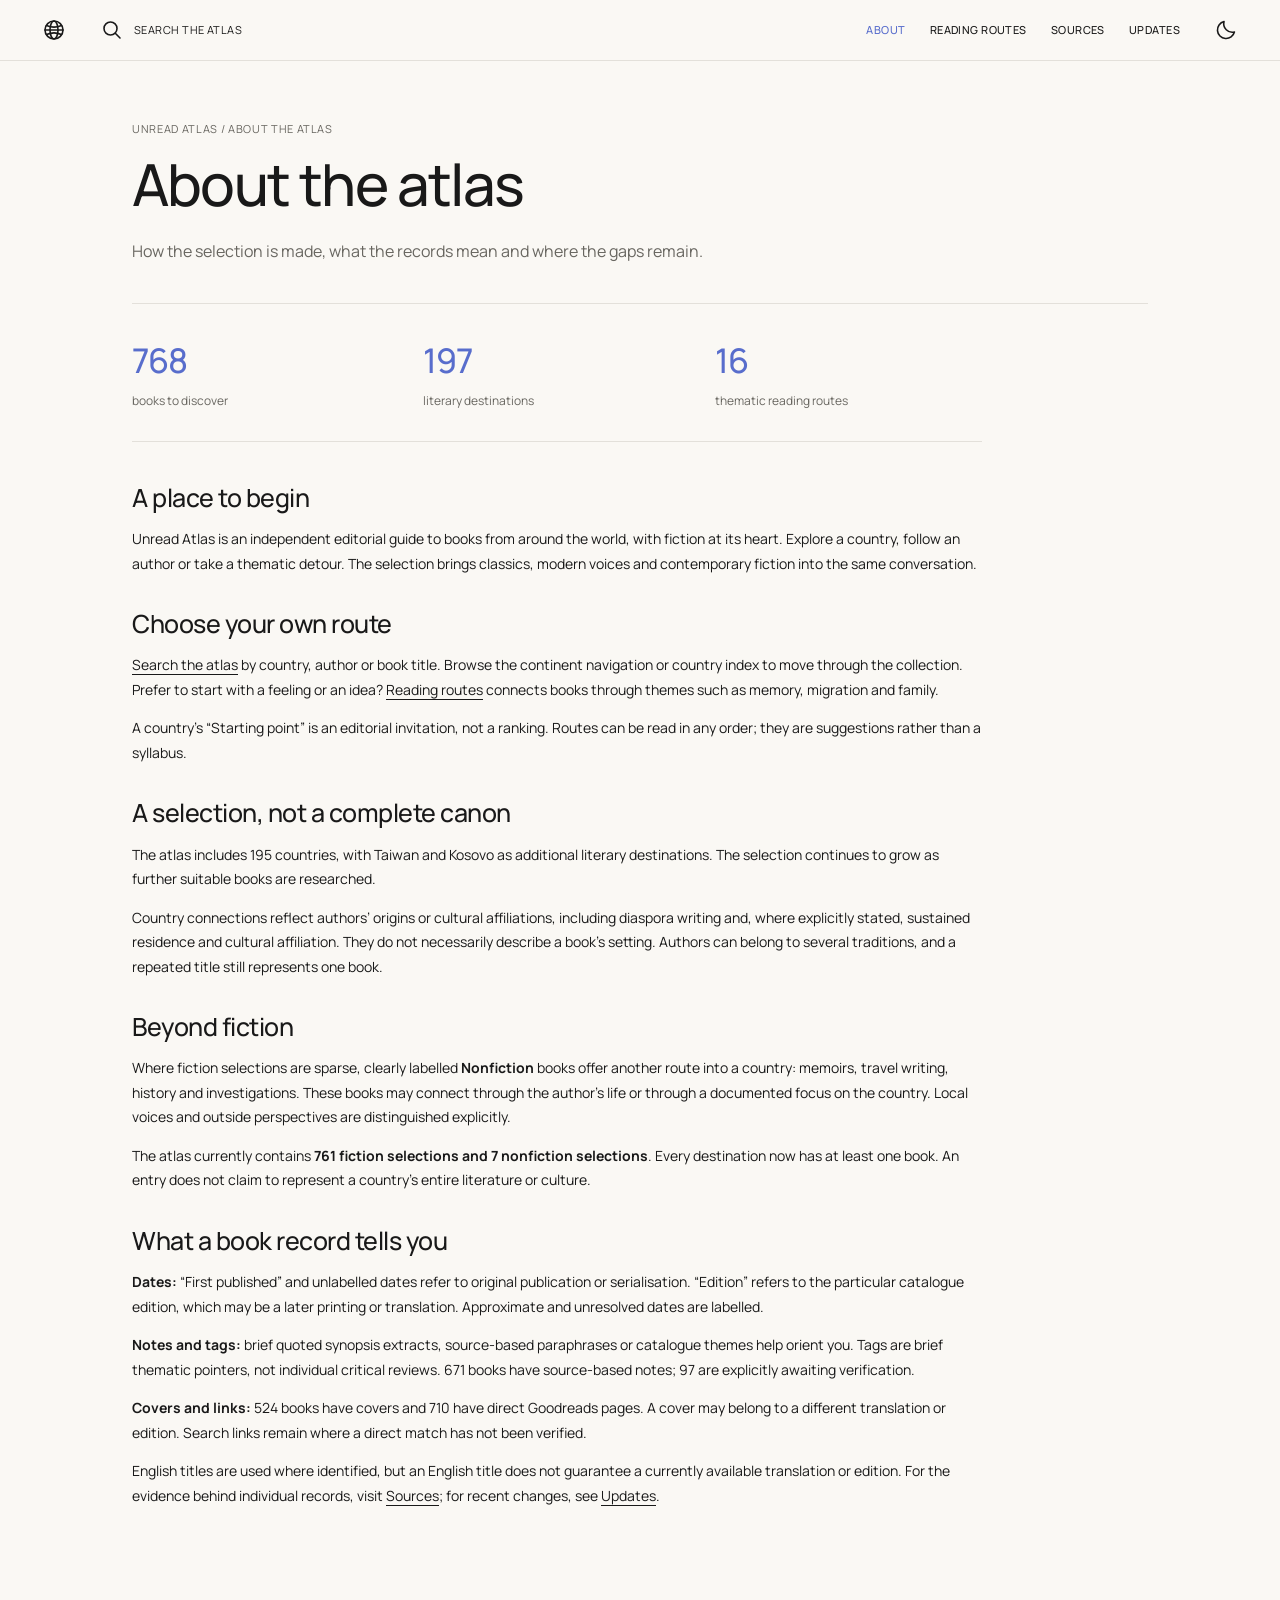
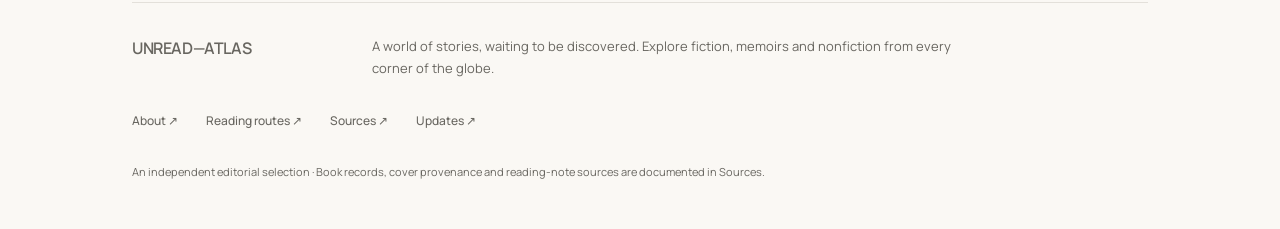
==== about.html @ c08c1e64 "Add nonfiction selections and soften atlas typography" ====
<!doctype html><html lang="en"><meta charset="utf-8"><meta name="viewport" content="width=device-width,initial-scale=1"><script>try{const t=localStorage.getItem("unread-atlas-theme");document.documentElement.dataset.theme=t==="dark"||t!=="light"&&matchMedia("(prefers-color-scheme: dark)").matches?"dark":"light"}catch{document.documentElement.dataset.theme=matchMedia("(prefers-color-scheme: dark)").matches?"dark":"light"}</script><title>About the atlas — Unread Atlas</title><link rel="stylesheet" href="assets/site.css"><header class="info-toolbar"><a class="toolbar-home" href="index.html#top" aria-label="Unread Atlas home" title="Unread Atlas home"><svg viewBox="0 0 24 24" fill="none" stroke="currentColor" stroke-width="1.6" stroke-linecap="round" stroke-linejoin="round" aria-hidden="true" focusable="false"><circle cx="12" cy="12" r="9"/><ellipse cx="12" cy="12" rx="4" ry="9"/><path d="M3 12h18M4.5 7.5c4.7 2 10.3 2 15 0M4.5 16.5c4.7-2 10.3-2 15 0"/></svg></a><a class="info-search" href="index.html#atlas-results"><svg viewBox="0 0 24 24" fill="none" stroke="currentColor" stroke-width="1.6" stroke-linecap="round" stroke-linejoin="round" aria-hidden="true" focusable="false"><circle cx="10.5" cy="10.5" r="6.5"/><path d="m15.3 15.3 4.7 4.7"/></svg><span>Search the atlas</span></a><nav class="info-nav" aria-label="About Unread Atlas"><a href="about.html" aria-current="page">About</a><a href="reading-routes.html">Reading routes</a><a href="sources.html">Sources</a><a href="updates.html">Updates</a></nav><button class="theme-toggle" type="button" aria-label="Switch to dark mode" aria-pressed="false"></button></header><main class="info-page" id="top"><div class="info-kicker">Unread Atlas / About the atlas</div><h1>About the atlas</h1><p class="info-deck">How the selection is made, what the records mean and where the gaps remain.</p><div class="info-content"><div class="editorial-content"><div class="guide-stats"><div><strong>768</strong><span>books to discover</span></div><div><strong>197</strong><span>literary destinations</span></div><div><strong>16</strong><span>thematic reading routes</span></div></div>
<h2>A place to begin</h2><p>Unread Atlas is an independent editorial guide to books from around the world, with fiction at its heart. Explore a country, follow an author or take a thematic detour. The selection brings classics, modern voices and contemporary fiction into the same conversation.</p>
<h2>Choose your own route</h2><p><a href="index.html#atlas-results">Search the atlas</a> by country, author or book title. Browse the continent navigation or country index to move through the collection. Prefer to start with a feeling or an idea? <a href="reading-routes.html">Reading routes</a> connects books through themes such as memory, migration and family.</p><p>A country’s “Starting point” is an editorial invitation, not a ranking. Routes can be read in any order; they are suggestions rather than a syllabus.</p>
<h2>A selection, not a complete canon</h2><p>The atlas includes 195 countries, with Taiwan and Kosovo as additional literary destinations. The selection continues to grow as further suitable books are researched.</p><p>Country connections reflect authors’ origins or cultural affiliations, including diaspora writing and, where explicitly stated, sustained residence and cultural affiliation. They do not necessarily describe a book’s setting. Authors can belong to several traditions, and a repeated title still represents one book.</p>
<h2 id="nonfiction-policy">Beyond fiction</h2><p>Where fiction selections are sparse, clearly labelled <strong>Nonfiction</strong> books offer another route into a country: memoirs, travel writing, history and investigations. These books may connect through the author’s life or through a documented focus on the country. Local voices and outside perspectives are distinguished explicitly.</p><p>The atlas currently contains <strong>761 fiction selections and 7 nonfiction selections</strong>. Every destination now has at least one book. An entry does not claim to represent a country’s entire literature or culture.</p><h2>What a book record tells you</h2><p><strong>Dates:</strong> “First published” and unlabelled dates refer to original publication or serialisation. “Edition” refers to the particular catalogue edition, which may be a later printing or translation. Approximate and unresolved dates are labelled.</p><p><strong>Notes and tags:</strong> brief quoted synopsis extracts, source-based paraphrases or catalogue themes help orient you. Tags are brief thematic pointers, not individual critical reviews. 671 books have source-based notes; 97 are explicitly awaiting verification.</p><p><strong>Covers and links:</strong> 524 books have covers and 710 have direct Goodreads pages. A cover may belong to a different translation or edition. Search links remain where a direct match has not been verified.</p><p>English titles are used where identified, but an English title does not guarantee a currently available translation or edition. For the evidence behind individual records, visit <a href="sources.html">Sources</a>; for recent changes, see <a href="updates.html">Updates</a>.</p></div></div><footer class="site-footer" id="site-footer"><div class="footer-intro"><a class="brand" href="index.html#top">UNREAD—ATLAS</a><p>A world of stories, waiting to be discovered. Explore fiction, memoirs and nonfiction from every corner of the globe.</p></div><nav class="footer-nav" aria-label="About Unread Atlas"><a href="about.html">About ↗</a><a href="reading-routes.html">Reading routes ↗</a><a href="sources.html">Sources ↗</a><a href="updates.html">Updates ↗</a></nav><p class="footer-credits">An independent editorial selection · Book records, cover provenance and reading-note sources are documented in Sources.</p></footer></main><script src="assets/info-pages.js"></script></html>
---- assets/site.css ----
:root{color-scheme:light;--paper:#f5f2e9;--ink:#272823;--muted:#64645b;--line:#b7b5a9;--accent:#9e432e;scroll-behavior:smooth}*{box-sizing:border-box}body{margin:0;background:var(--paper);color:var(--ink);font:16px/1.7 var(--atlas-font);-webkit-font-smoothing:antialiased}main{max-width:1320px;margin:auto;padding:0 48px 50px}a{color:inherit;text-underline-offset:4px}a:hover{color:var(--accent)}a:focus-visible,summary:focus-visible{outline:2px solid var(--accent);outline-offset:5px}.masthead{display:flex;align-items:center;justify-content:space-between;gap:20px;border-bottom:1px solid var(--ink);padding:24px 0}.brand{font-size:17px;font-weight:700;letter-spacing:-.7px;text-decoration:none}.brand span{color:var(--accent)}.masthead-links{display:flex;gap:28px;font:11px/1.4 var(--atlas-font);text-transform:uppercase}.masthead-links a{text-decoration:none}.hero{padding:52px 0 0}.eyebrow{display:flex;justify-content:space-between;gap:20px;font:10px/1.5 var(--atlas-font);text-transform:uppercase;letter-spacing:1px}.edition{color:var(--muted)}h1{font:500 clamp(70px,12vw,160px)/.88 var(--atlas-font);text-transform:uppercase;letter-spacing:-.075em;margin:45px 0 36px}h1 span{display:block;margin-left:24%;color:var(--accent)}.hero-bottom{display:grid;grid-template-columns:1fr 1fr;border-top:1px solid var(--line);border-bottom:1px solid var(--ink)}.hero .intro{max-width:480px;font-size:18px;line-height:1.6;margin:0;padding:26px 36px 28px 0}.hero-actions{display:flex;align-items:center;justify-content:flex-end;gap:12px;padding:24px 0 24px 28px;border-left:1px solid var(--line)}.hero-actions a{padding:13px 18px;border:1px solid var(--ink);text-decoration:none;font:11px/1.4 var(--atlas-font);text-transform:uppercase}.hero-actions a:first-child{background:var(--ink);color:var(--paper)}.hero-actions a:hover{background:var(--accent);border-color:var(--accent);color:var(--paper)}.stats{display:grid;grid-template-columns:repeat(3,1fr);margin:0 0 22px;border-bottom:1px solid var(--ink)}.stats>div{padding:24px 24px 24px 0;font:10px/1.5 var(--atlas-font);text-transform:uppercase;letter-spacing:.6px}.stats>div+div{border-left:1px solid var(--line);padding-left:24px}.stats strong{display:block;font:400 52px/1.1 var(--atlas-font);letter-spacing:-3px;margin-bottom:8px}.note{font:12px/1.7 var(--atlas-font);color:var(--muted);padding:0 0 24px;border-bottom:1px solid var(--line)}.editorial{margin:26px 0;border-block:1px solid var(--ink)}.editorial summary{cursor:pointer;display:flex;justify-content:space-between;gap:20px;padding:20px 0;list-style:none;font:11px/1.5 var(--atlas-font);text-transform:uppercase}.editorial summary::after{content:'+';font-size:20px;line-height:1}.editorial[open] summary::after{content:'−'}.editorial summary::-webkit-details-marker{display:none}.editorial-content{max-width:850px;padding-bottom:24px}.editorial-content h2{margin-top:25px}.editorial-content p{font-size:14px}h2{font:500 clamp(28px,4vw,48px)/1.1 var(--atlas-font);letter-spacing:-1.8px;border-top:1px solid var(--ink);padding-top:25px;margin:64px 0 20px}h2[id^=region]{text-transform:uppercase;padding:28px 0;border-bottom:1px solid var(--ink);font-size:clamp(42px,7vw,80px);letter-spacing:-3px}p{max-width:850px}.routes{display:grid;grid-template-columns:repeat(2,minmax(0,1fr));gap:0;border-top:1px solid var(--ink);border-left:1px solid var(--ink);counter-reset:routes}.route{counter-increment:routes;border-right:1px solid var(--ink);border-bottom:1px solid var(--ink);padding:28px;position:relative}.route::before{content:counter(routes,decimal-leading-zero) ' /';display:block;font:10px var(--atlas-font);color:var(--accent);margin-bottom:28px}.route strong{font:400 26px/1.2 var(--atlas-font);letter-spacing:-.5px;display:block;padding-right:12px}.route p{font-size:13px;color:var(--muted);margin:14px 0 22px}.route ul{list-style:none;padding:0;margin:0}.route li{font-size:13px;border-top:1px solid #d4d1c5;padding:8px 0;margin:0}.route-author{color:var(--muted);font-size:11px}.route a{text-decoration:none}.route a:hover{text-decoration:underline}nav{display:flex;flex-wrap:wrap;margin:52px 0 0;border-top:1px solid var(--ink);border-left:1px solid var(--ink)}nav a{flex:1 0 auto;padding:14px 18px;font:10px/1.5 var(--atlas-font);text-transform:uppercase;text-decoration:none;border-right:1px solid var(--ink);border-bottom:1px solid var(--ink)}nav a:hover{background:var(--ink);color:var(--paper)}section{scroll-margin-top:20px}h3{display:flex;justify-content:space-between;gap:12px;align-items:baseline;font:500 24px/1.3 var(--atlas-font);letter-spacing:-.5px;margin:42px 0 16px}.count{font:10px/1.5 var(--atlas-font);letter-spacing:0;text-transform:uppercase;color:var(--muted);flex-shrink:0}.pick{font:12px/1.7 var(--atlas-font);border-left:3px solid var(--accent);padding:8px 16px;margin:0 0 16px;background:#ece8dc}table{width:100%;border-collapse:collapse;font-size:15px;table-layout:fixed}th{text-align:left;font:10px/1.5 var(--atlas-font);text-transform:uppercase;letter-spacing:.4px;padding:12px;background:#e8e4d8;border-block:1px solid var(--ink)}td{padding:20px 12px;border-bottom:1px solid var(--line);vertical-align:top}td+td,th+th{border-left:1px solid #d4d1c5}td:first-child,.cover{width:90px}td:nth-child(2),th:nth-child(2){width:36%}.cover img{display:block;width:64px;max-height:104px;object-fit:contain;object-position:top left}.nocover{width:64px;min-height:92px;background:#e8e4d8;border:1px solid var(--line);display:grid;place-content:center;padding:6px;text-align:center;font:9px/1.5 var(--atlas-font);color:var(--muted)}.book strong{font:400 21px/1.3 var(--atlas-font)}.author{font:12px/1.5 var(--atlas-font);color:var(--muted);margin:7px 0}.links{font:10px/1.8 var(--atlas-font);margin-top:10px;overflow-wrap:anywhere}.badge{display:inline-block;background:#e5d8c4;color:#66452e;padding:3px 6px;font:9px/1.5 var(--atlas-font);text-transform:uppercase;margin:6px 4px 4px 0}.reason{font:13px/1.7 var(--atlas-font)}.reason p{margin:4px 0}.muted,.gap{color:var(--muted)}.gap{font:11px/1.7 var(--atlas-font)}.shortlist{border-left:2px solid var(--accent);padding-left:18px}li{margin:6px 0}footer{margin-top:64px;border-top:1px solid var(--ink);padding-top:24px;font:11px/1.7 var(--atlas-font);color:var(--muted)}
@media(min-width:1000px){.routes{grid-template-columns:repeat(3,minmax(0,1fr))}}
@media(max-width:650px){main{padding:0 18px 32px}.masthead{padding:20px 0}.masthead-links{gap:16px;font-size:9px}.brand{font-size:15px}.hero{padding-top:28px}.eyebrow{font-size:9px}.edition{max-width:95px;text-align:right}h1{font-size:clamp(64px,17vw,110px);margin:40px 0 30px;letter-spacing:-.07em}h1 span{margin-left:15%}.hero-bottom{grid-template-columns:1fr}.hero .intro{font-size:16px;padding:22px 0;max-width:100%}.hero-actions{padding:0 0 24px;border-left:0;justify-content:flex-start;flex-wrap:wrap}.hero-actions a{font-size:10px;padding:12px}.stats strong{font-size:38px;letter-spacing:-2px}.stats>div{font-size:8px;padding:20px 10px 20px 0;letter-spacing:0}.stats>div+div{padding-left:12px}.note{font-size:10px}.routes{grid-template-columns:1fr}.route{padding:23px}.route::before{margin-bottom:20px}h2{font-size:30px;letter-spacing:-1px;margin-top:44px}h3{font-size:21px}.count{font-size:9px}td:first-child,.cover{width:53px}td:nth-child(2),th:nth-child(2){width:42%}.cover img{width:37px;max-height:62px}.nocover{width:37px;min-height:55px;font-size:7px;padding:2px}td{padding:14px 7px}th{padding:10px 7px;font-size:8px}.book strong{font-size:17px}.author{font-size:11px}.reason{font-size:11px}.links{font-size:9px}.badge{font-size:8px}nav a{padding:12px;font-size:9px}}
@media(prefers-reduced-motion:reduce){:root{scroll-behavior:auto}}
@media print{body{background:white;font-size:11pt}main{max-width:none;padding:0}.masthead,.hero-actions,nav{display:none}.hero{padding:0}h1{font-size:60pt}.route,tr{break-inside:avoid}h3{break-after:avoid}.editorial{display:none}h2[id^=region]{font-size:30pt}}

/* Ink, warm white and vermilion */
:root{--paper:#faf4ed;--ink:#111111;--muted:#62605c;--line:#c7c1ba;--accent:#f33e32}
body{font-family:var(--atlas-font);background:var(--paper)}
h1{font-family:var(--atlas-font);font-weight:400;letter-spacing:-.065em}h1 span{color:var(--ink)}.brand span{color:var(--accent)}
.hero-actions a:first-child{background:var(--accent);border-color:var(--accent);color:var(--ink)}.hero-actions a:hover{background:var(--ink);color:var(--paper);border-color:var(--ink)}
.route strong{font:500 25px/1.2 var(--atlas-font);letter-spacing:-.8px}.book strong{font:500 20px/1.3 var(--atlas-font);letter-spacing:-.4px}.route::before{color:#a82e26}.pick{background:#f0e8df;border-color:var(--accent)}th,.nocover{background:#eee6dd}.badge{background:#111;color:var(--paper)}
.atlas-tools{position:sticky;top:0;z-index:20;background:var(--paper);border-block:1px solid var(--ink);margin-top:36px;box-shadow:0 5px 0 #11111108}.tool-row{display:grid;grid-template-columns:minmax(0,1fr) minmax(180px,280px);border-bottom:1px solid var(--ink)}.search-field{display:flex;align-items:center;gap:14px;padding:16px 18px}.search-icon{font:24px/1 Arial;color:var(--accent)}.sr-only{position:absolute;width:1px;height:1px;padding:0;margin:-1px;overflow:hidden;clip:rect(0,0,0,0);white-space:nowrap;border:0}input[type=search]{width:100%;min-width:0;border:0;background:transparent;color:var(--ink);font:16px/1.5 var(--atlas-font);outline-offset:4px}input::placeholder{color:var(--muted)}.country-jump{padding:0 16px;border-left:1px solid var(--ink);display:flex;align-items:center}.country-jump select{width:100%;min-width:0;padding:16px 0;border:0;background:var(--paper);color:var(--ink);font:11px/1.5 var(--atlas-font);cursor:pointer}.atlas-tools nav{margin:0;border:0;flex-wrap:nowrap;overflow-x:auto;scrollbar-width:thin}.atlas-tools nav a{flex:0 0 auto;border-bottom:0;padding:12px 15px;font-size:9px}.atlas-tools nav a:last-child{border-right:0}.search-status{font:11px/1.6 var(--atlas-font);color:var(--muted);margin:14px 0 24px}.empty-state{padding:40px 20px;border:1px solid var(--ink);text-align:center}.empty-state strong{font-size:24px;font-weight:400}.empty-state p{margin:12px auto;font-size:14px}.empty-state button{background:var(--ink);color:var(--paper);border:0;padding:12px 20px;cursor:pointer;font:11px var(--atlas-font)}section,h2[id],#atlas-tools{scroll-margin-top:145px}[hidden]{display:none!important}
@media(max-width:650px){.tool-row{grid-template-columns:minmax(0,1fr) 132px}.search-field{padding:13px 10px;gap:7px}input[type=search]{font-size:14px}.country-jump{padding:0 9px}.country-jump select{font-size:9px}.atlas-tools nav a{padding:11px;font-size:9px}.atlas-tools{margin-top:28px}section,h2[id]{scroll-margin-top:135px}.book strong{font-size:17px}.route strong{font-size:24px}}
@media print{.atlas-tools,.search-status,.empty-state{display:none}}

/* Country chapter dividers */
#atlas-results>section{margin-top:56px}
#atlas-results>section>h3{margin:0 0 24px;padding:24px 0 20px;background:transparent;color:var(--ink);border-top:1px solid var(--ink);border-bottom:1px solid var(--line);font:500 clamp(28px,3.5vw,42px)/1.15 var(--atlas-font);letter-spacing:-1.2px;align-items:center;flex-wrap:wrap;gap:14px 24px}
#atlas-results>section>h3 .count{color:var(--muted);font:10px/1.5 var(--atlas-font);letter-spacing:.4px;padding:0}
#atlas-results>section>h3:focus-visible{outline:2px solid var(--accent);outline-offset:4px}
@media(max-width:650px){#atlas-results>section{margin-top:40px}#atlas-results>section>h3{padding:20px 0 16px;font-size:29px;letter-spacing:-.8px;gap:12px}#atlas-results>section>h3 .count{font-size:9px;padding:0}}
@media print{#atlas-results>section>h3{background:transparent;color:black;border-block:2px solid black;padding:12px 0;border-left:0}#atlas-results>section>h3 .count{color:black}}

/* Minimal editorial layout */
:root{--paper:#faf8f4;--ink:#191919;--muted:#686660;--line:#e3e0da;--accent:#191919}
.masthead{border:0}.brand span{color:inherit}.hero{padding-top:62px}.hero-bottom{border:0}.hero-actions{border:0}.hero-actions a{border:0;padding:12px 0;margin-left:20px;text-transform:none;font:13px var(--atlas-font)}.hero-actions a:first-child{background:transparent;color:var(--ink);border-bottom:1px solid var(--ink)}.hero-actions a:hover{background:transparent;color:var(--muted)}
.stats{border:0;margin:12px 0 20px}.stats>div+div{border:0}.note{border:0;font:12px/1.7 var(--atlas-font);max-width:760px;color:var(--muted)}.editorial{border:0;margin:10px 0 48px}.editorial summary{justify-content:flex-start;gap:16px;padding:12px 0;color:var(--muted)}.editorial summary::after{font-size:16px}.editorial-content h2{border:0}
h2{border:0;padding-top:0;margin-top:72px;font-weight:400}.routes{border:0;gap:42px 36px}.route{border:0;padding:0}.route::before{color:var(--muted);margin-bottom:14px}.route li{border:0;padding:5px 0}.route strong{font-size:23px}.route p{margin-bottom:16px}
.atlas-tools{border:0;border-bottom:1px solid var(--line);box-shadow:none;margin-top:60px}.tool-row{border:0;gap:24px}.search-field{padding:16px 0}.search-icon{color:var(--muted);font-size:21px}.country-jump{border:0;padding-right:0}.atlas-tools nav{border:0;padding-bottom:6px;gap:22px}.atlas-tools nav a{border:0;padding:7px 0;color:var(--muted);text-transform:none;font:12px/1.5 var(--atlas-font)}.atlas-tools nav a:hover{background:transparent;color:var(--ink)}.search-status{font:11px/1.6 var(--atlas-font)}
h2[id^=region]{border:0;font:400 clamp(34px,5vw,58px)/1.1 var(--atlas-font);letter-spacing:-2px;text-transform:none;padding:0;margin:80px 0 40px;color:var(--muted)}
#atlas-results>section{margin-top:64px}#atlas-results>section>h3{border:0;background:transparent;color:var(--ink);padding:0;margin:0 0 24px;font:500 clamp(28px,3vw,38px)/1.2 var(--atlas-font);letter-spacing:-1px;justify-content:flex-start;gap:20px}#atlas-results>section>h3 .count{border:0;padding:0;font:11px var(--atlas-font);color:var(--muted);text-transform:none;letter-spacing:0}
.pick{background:transparent;border:0;padding:0;margin:0 0 24px;font:12px/1.6 var(--atlas-font);color:var(--muted)}table{border:0}th{border:0;background:transparent;color:var(--muted);font:10px/1.5 var(--atlas-font);text-transform:none;letter-spacing:0;padding:0 12px 14px}td{border-bottom:1px solid var(--line);padding:22px 12px}td+td,th+th{border-left:0}tbody tr:last-child td{border-bottom:0}.book strong{font-weight:400}.badge{background:transparent;color:var(--muted);border:0;padding:0;margin:6px 8px 4px 0;font:10px var(--atlas-font);text-transform:none}.links{font:10px/1.8 var(--atlas-font)}.links a{color:var(--muted);text-decoration:none}.links a:hover{text-decoration:underline}.nocover{background:#efede8;border:0;color:var(--muted)}footer{border:0;color:var(--muted)}.shortlist{border:0;padding:0}.empty-state{border:0}
@media(max-width:650px){.hero{padding-top:36px}.hero-actions{padding-left:0;gap:22px}.hero-actions a{margin:0}.stats>div+div{padding-left:12px}.routes{gap:36px}.route{padding:0}.route::before{margin-bottom:12px}.atlas-tools{margin-top:44px}.tool-row{gap:12px;grid-template-columns:minmax(0,1fr) 125px}.country-jump{padding:0}.atlas-tools nav{gap:20px}.atlas-tools nav a{padding:8px 0;font-size:11px}#atlas-results>section{margin-top:48px}#atlas-results>section>h3{padding:0;font-size:29px;gap:12px}#atlas-results>section>h3 .count{font-size:10px;padding:0}td{padding:18px 7px}th{padding:0 7px 10px}.route strong{font-size:23px}}

/* A little structure, without the heavy grid */
#atlas-results>section{margin-top:52px}
#atlas-results>section>h3{background:#eeece6;padding:20px 22px;margin-bottom:22px;justify-content:space-between;font-weight:500;font-size:clamp(27px,3vw,36px)}
#atlas-results>section>h3 .count{color:#62605b}
.pick{padding:0 4px;margin-bottom:24px}
th{padding:0 12px 12px;border-bottom:1px solid #d7d3cb}
.route{border:1px solid var(--line);padding:24px}.routes{gap:20px}.route::before{margin-bottom:20px}
.atlas-tools{border-top:1px solid var(--line);border-bottom:1px solid #d2cec6}
.hero-bottom{border-top:1px solid var(--line)}
.stats{border-bottom:1px solid var(--line);padding-bottom:12px}
.editorial{border-bottom:1px solid var(--line);margin-bottom:48px}
@media(max-width:650px){#atlas-results>section{margin-top:44px}#atlas-results>section>h3{padding:18px 16px;font-size:28px;gap:14px}.route{padding:22px}.routes{gap:16px}th{padding:0 7px 12px}}
@media print{#atlas-results>section>h3{background:#eee}}

/* Restrained brutalist accents */
#atlas-results>section>h3{font-size:clamp(34px,4vw,50px);font-weight:500;letter-spacing:-1.8px;padding:23px 24px;text-transform:uppercase}
#atlas-results>section>h3 .count{font:10px/1.5 var(--atlas-font);letter-spacing:.2px;text-transform:uppercase}
.masthead{border-bottom:1px solid var(--ink)}
.hero-actions a:first-child{background:var(--ink);color:var(--paper);padding:13px 18px;border:1px solid var(--ink);font:11px/1.5 var(--atlas-font);text-transform:uppercase}
.hero-actions a:first-child:hover{background:var(--paper);color:var(--ink)}
.route{border-color:#bdb9b1}.route::before{font-weight:600;color:var(--ink)}
h2[id^=region]{font-size:clamp(38px,5vw,64px);text-transform:uppercase;letter-spacing:-2px;color:var(--ink)}
.atlas-tools{border-color:var(--ink)}
@media(max-width:650px){#atlas-results>section>h3{font-size:34px;letter-spacing:-1.2px;padding:21px 17px}#atlas-results>section>h3 .count{font-size:9px}.hero-actions a:first-child{padding:12px 15px}}

.reading-routes-content{padding:12px 0 30px}.reading-routes-content>p{margin-top:0;font-size:14px;color:var(--muted)}.reading-routes-content .routes{margin-top:24px}

/* Sharper editorial structure */
h1{font-weight:500;letter-spacing:-.075em}h1 span{margin-left:20%}.brand{font-weight:800;letter-spacing:-.8px}.masthead{border-bottom:2px solid var(--ink)}
.hero-actions a{font:11px/1.5 var(--atlas-font);text-transform:uppercase}.hero-actions a:last-child{padding:13px 18px;border:1px solid var(--ink)}.hero-actions a:last-child:hover{background:var(--ink);color:var(--paper)}
.editorial summary{font-weight:600;color:var(--ink);padding:20px 0}.editorial summary::after{font-weight:400}.editorial{margin-bottom:28px}
.atlas-tools{border-block:2px solid var(--ink)}.country-jump{border-left:1px solid var(--line);padding-left:18px}.atlas-tools nav a{font:10px/1.5 var(--atlas-font);text-transform:uppercase;letter-spacing:.2px}
#atlas-results>section>h3{font-weight:600;letter-spacing:-1.9px}.route{border-color:var(--ink)}.route strong{font-weight:600;letter-spacing:-.8px}.route::before{letter-spacing:1px}.stats strong{font-weight:500}
@media(max-width:650px){h1 span{margin-left:12%}.hero-actions a:last-child{padding:12px 15px}.country-jump{padding-left:10px}.atlas-tools nav a{font-size:9px}#atlas-results>section>h3{letter-spacing:-1.3px}}

.theme-toggle{appearance:none;background:transparent;color:var(--ink);border:1px solid var(--ink);padding:7px 10px;font:10px/1.4 var(--atlas-font);text-transform:uppercase;cursor:pointer}.theme-toggle:hover{background:var(--ink);color:var(--paper)}.theme-toggle:focus-visible{outline:2px solid var(--ink);outline-offset:4px}.masthead-links{align-items:center}
html[data-theme=dark]{color-scheme:dark;--paper:#191919;--ink:#f3efe8;--muted:#b4b0a9;--line:#3b3a37;--accent:#f3efe8}
html[data-theme=dark] #atlas-results>section>h3{background:#292927;color:var(--ink)}html[data-theme=dark] #atlas-results>section>h3 .count{color:var(--muted)}html[data-theme=dark] .nocover{background:#2c2c29;color:var(--muted)}html[data-theme=dark] th{border-color:var(--line)}html[data-theme=dark] .route{border-color:#73716b}html[data-theme=dark] .cover img{opacity:.9}html[data-theme=dark] .badge,html[data-theme=dark] .pick{color:var(--muted)}
@media(max-width:650px){.masthead-links{gap:12px;flex-wrap:wrap;justify-content:flex-end}.masthead-links>a:first-of-type{display:none}.theme-toggle{font-size:9px;padding:6px 8px}.masthead{gap:12px}}
@media print{.theme-toggle{display:none}html[data-theme=dark]{--paper:white;--ink:black;--muted:#555;--line:#ddd}}

/* Quiet country headings in both themes */
#atlas-results>section>h3{background:transparent;color:var(--ink);font-size:clamp(26px,2.5vw,32px);font-weight:400;letter-spacing:-.6px;text-transform:none;padding:0;margin-bottom:22px;justify-content:flex-start;gap:18px}
#atlas-results>section>h3 .count{font:10px/1.5 var(--atlas-font);text-transform:none;letter-spacing:0;color:var(--muted)}
html[data-theme=dark] #atlas-results>section>h3{background:transparent}
@media(max-width:650px){#atlas-results>section>h3{font-size:27px;font-weight:400;letter-spacing:-.5px;padding:0;gap:12px}#atlas-results>section>h3 .count{font-size:10px}}

.sticky-nav-row{display:flex;align-items:center;gap:16px}.sticky-nav-row nav{flex:1;min-width:0}.sticky-nav-row>.theme-toggle{flex-shrink:0;margin:6px 0;white-space:nowrap}
@media(max-width:650px){.sticky-nav-row{gap:12px}.sticky-nav-row>.theme-toggle{font-size:9px;padding:6px 8px}}

@media(max-width:650px){.theme-toggle,.sticky-nav-row>.theme-toggle{min-height:44px;min-width:88px;font-size:10px;padding:10px}.sticky-nav-row{gap:12px}.sticky-nav-row>.theme-toggle{margin:4px 0}.atlas-tools nav a{display:flex;align-items:center;min-height:44px}.search-field input[type=search]{font-size:16px}.country-jump select{font-size:16px;min-height:48px;padding:10px 0}.tool-row{grid-template-columns:minmax(0,1fr) 130px;gap:10px}.country-jump{padding-left:10px}section,h2[id]{scroll-margin-top:150px}}

.sticky-nav-row>.theme-toggle{width:44px;height:44px;min-width:44px;min-height:44px;padding:0;font:22px/1 var(--atlas-font);border:0;display:grid;place-items:center}.sticky-nav-row>.theme-toggle:hover{background:var(--ink);color:var(--paper)}

.author{font-size:15px;line-height:1.5;margin:9px 0 0;color:var(--ink)}.links{margin-top:18px;line-height:1.9}
@media(max-width:650px){.author{font-size:14px;line-height:1.5;margin-top:8px}.links{margin-top:16px}}

@media(max-width:650px){td:first-child,.cover{width:72px}.cover img{width:52px;max-height:84px}.nocover{width:52px;min-height:76px;font-size:8px;padding:4px}td{padding-top:22px;padding-bottom:22px}td:nth-child(2),th:nth-child(2){width:43%}}
@media(max-width:350px){td:first-child,.cover{width:65px}.cover img{width:48px;max-height:78px}.nocover{width:48px;min-height:70px}td:nth-child(2),th:nth-child(2){width:44%}}

:root{--atlasbar-height:112px}
#atlas-results>section>h3,html[data-theme=dark] #atlas-results>section>h3{position:sticky;top:calc(var(--atlasbar-height) - 1px);z-index:10;background:var(--paper);padding:16px 0;margin-bottom:18px}
#atlas-results>section,h2[id]{scroll-margin-top:calc(var(--atlasbar-height) + 24px)}
@media(min-width:651px){td:first-child,.cover{width:118px}.cover img{width:88px;max-height:142px}.nocover{width:88px;min-height:126px;font-size:10px;padding:8px}td{padding-top:26px;padding-bottom:26px}}
@media print{#atlas-results>section>h3{position:static}}

.back-to-top{position:fixed;right:24px;bottom:calc(24px + env(safe-area-inset-bottom,0px));z-index:30;display:grid;place-items:center;width:46px;height:46px;border:1px solid var(--ink);background:var(--paper);color:var(--ink);text-decoration:none;font:24px/1 var(--atlas-font);box-shadow:0 2px 8px #00000012}.back-to-top:hover{background:var(--ink);color:var(--paper)}
@media(max-width:650px){.back-to-top{right:16px;bottom:calc(16px + env(safe-area-inset-bottom,0px))}}
@media print{.back-to-top{display:none}}

.atlas-tools{border-top:0;border-bottom:1px solid var(--line)}

.publication{font:11px/1.6 var(--atlas-font);color:var(--muted);margin-top:8px}.publication a{color:inherit;text-decoration:none}.publication a:hover{text-decoration:underline}

.publication{font:11px/1.6 var(--atlas-font);color:var(--muted);margin-top:8px}.publication a{color:inherit;text-decoration:none}.publication a:hover{text-decoration:underline}

.editorial[open]>summary{position:sticky;top:0;z-index:25;background:var(--paper);border-bottom:1px solid var(--line);justify-content:space-between;min-height:56px}.editorial[open]>summary::after{flex-shrink:0;font-size:22px;padding:0 8px}
@media print{.editorial[open]>summary{position:static}}
/* Separate book panels: the existing rows remain the search and data source. */
:root{--book-surface:#fffefa;--book-outline:#d3cec5}
html[data-theme=dark]{--book-surface:#222221;--book-outline:#484641}
#atlas-results table{display:block;width:100%;border:0}
#atlas-results thead{position:absolute;width:1px;height:1px;overflow:hidden;clip-path:inset(50%);white-space:nowrap}
#atlas-results tbody{display:grid;gap:22px}
#atlas-results tbody tr{display:grid;grid-template-columns:110px minmax(0,1fr) minmax(0,1.1fr);gap:28px;align-items:start;padding:26px;border:1px solid var(--book-outline);border-radius:14px;background:var(--book-surface)}
#atlas-results td,#atlas-results tbody tr:last-child td{display:block;width:auto;min-width:0;padding:0;border:0;overflow-wrap:anywhere}
#atlas-results .cover img{width:110px;height:auto;max-height:174px;border-radius:3px;object-fit:contain;object-position:top left}
#atlas-results .nocover{width:110px;min-height:158px;border:1px solid var(--line);border-radius:3px;background:var(--paper);font-size:10px}
#atlas-results .book>strong{display:block;font:500 clamp(23px,2.2vw,29px)/1.18 var(--atlas-font);letter-spacing:-.7px;text-wrap:pretty}
#atlas-results .author{font-size:16px;line-height:1.45;margin-top:10px}
#atlas-results .publication{margin-top:14px;font-size:11px}
#atlas-results .links{display:flex;flex-wrap:wrap;gap:5px 16px;margin-top:12px;font-size:11px;line-height:1.6}
#atlas-results .links+.links{margin-top:6px}
#atlas-results .links br{display:none}
#atlas-results .links a{text-decoration:underline;text-decoration-color:var(--line);text-underline-offset:3px}
#atlas-results .links a:hover{color:var(--ink);text-decoration-color:currentColor}
#atlas-results .badge{display:inline-block;margin:12px 0 0;padding:3px 7px;border:1px solid var(--line);border-radius:3px;font:9px/1.5 var(--atlas-font);text-transform:uppercase;letter-spacing:.3px}
#atlas-results td.reason{align-self:stretch;border-left:1px solid var(--line);padding:2px 0 2px 26px;font-size:14px;line-height:1.7}
#atlas-results .reason p{margin:0 0 10px}
#atlas-results .reason p:last-child{margin-bottom:0}
@media(max-width:900px){#atlas-results tbody tr{grid-template-columns:90px minmax(0,1fr) minmax(0,1fr);gap:20px;padding:22px}#atlas-results .cover img{width:90px;max-height:144px}#atlas-results .nocover{width:90px;min-height:132px}#atlas-results td.reason{padding-left:20px;font-size:13px}}
@media(max-width:650px){
 #atlas-results tbody{gap:18px}
 #atlas-results tbody tr{grid-template-columns:78px minmax(0,1fr);gap:20px 18px;padding:20px;border-radius:12px}
 #atlas-results .cover img{width:78px;max-height:124px}
 #atlas-results .nocover{width:78px;min-height:114px;font-size:9px}
 #atlas-results .book>strong{font-size:23px;letter-spacing:-.5px}
 #atlas-results .author{font-size:15px;margin-top:8px}
 #atlas-results .publication{margin-top:12px;font-size:10px}
 #atlas-results .links{font-size:10px;gap:5px 12px}
 #atlas-results td.reason{grid-column:1/-1;border-left:0;border-top:1px solid var(--line);padding:16px 0 0;font-size:13px;line-height:1.65}
}
@media(max-width:350px){#atlas-results tbody tr{grid-template-columns:66px minmax(0,1fr);padding:16px;column-gap:14px}#atlas-results .cover img{width:66px;max-height:106px}#atlas-results .nocover{width:66px;min-height:98px}#atlas-results .book>strong{font-size:21px}}
@media print{#atlas-results tbody tr{break-inside:avoid;background:white;grid-template-columns:70px 1fr 1fr;gap:18px;padding:16px;border-radius:0}#atlas-results .cover img{width:70px;max-height:110px}}
/* A softer, consistent sans-serif voice across the atlas. */
@font-face{font-family:Manrope;src:url("fonts/manrope-variable.ttf") format("truetype");font-style:normal;font-weight:200 800;font-display:swap}
:root{--atlas-font:Manrope,"Avenir Next",Arial,sans-serif}
body,h1,h2,h3,.brand,.eyebrow,.edition,.masthead-links,.hero-actions a,.stats>div,.stats strong,.note,.editorial summary,.route::before,.route strong,.route-author,.route li,.route p,.atlas-tools nav a,.country-jump select,.search-field input[type=search],.theme-toggle,.search-status,.empty-state button,.pick,.gap,.shortlist,.count,.nocover,.badge,.publication,.author,.links,.reason,footer{font-family:var(--atlas-font)}
h1{font-weight:450;letter-spacing:-.065em;line-height:.94}
.brand{font-weight:650;letter-spacing:-.5px}
.eyebrow,.edition,.editorial summary,.hero-actions a,.stats>div{letter-spacing:.06em;font-weight:500}
.stats strong{font-weight:400;letter-spacing:-2px}
h2[id^=region]{font-family:var(--atlas-font);font-weight:450;letter-spacing:-1.6px}
#atlas-results>section>h3{font-family:var(--atlas-font);font-weight:450;letter-spacing:-.65px}
#atlas-results>section>h3 .count{font-family:var(--atlas-font);font-weight:400}
.route strong{font-family:var(--atlas-font);font-weight:500;letter-spacing:-.5px}
#atlas-results .book>strong{font-family:var(--atlas-font);font-weight:550;letter-spacing:-.6px;line-height:1.28}
#atlas-results .author{font-weight:450;letter-spacing:-.15px}
#atlas-results td.reason{font-family:var(--atlas-font);font-weight:400;line-height:1.75}
#atlas-results .publication,#atlas-results .links{font-family:var(--atlas-font);font-weight:400;line-height:1.75}
#atlas-results .badge{font-family:var(--atlas-font);font-weight:550;letter-spacing:.04em}
.atlas-tools nav a{font-weight:500;letter-spacing:.015em}
.sticky-nav-row>.theme-toggle,.back-to-top{font-family:var(--atlas-font)}
@media(max-width:650px){h1{letter-spacing:-.06em}#atlas-results .book>strong{font-size:22px;letter-spacing:-.4px}#atlas-results .author{font-size:15px}.country-jump select{font-size:13px}.eyebrow{letter-spacing:.035em}}
@media(max-width:350px){#atlas-results .book>strong{font-size:20px}}
/* A persistent country index alongside the reading list on wider screens. */
.country-sidebar{display:none}.atlas-content{min-width:0}
@media(min-width:1100px){
 main{max-width:1580px}
 .atlas-layout{display:grid;grid-template-columns:200px minmax(0,1fr);gap:40px;align-items:start;margin-top:60px}
 .atlas-content .atlas-tools{margin-top:0}
 .country-sidebar{display:flex;flex-direction:column;position:sticky;top:24px;max-height:calc(100dvh - 48px);min-height:0;padding-right:20px;border-right:1px solid var(--line)}
 .sidebar-heading{font-size:14px;font-weight:600;letter-spacing:-.2px;padding-bottom:18px}
 .sidebar-heading span{display:block;margin-top:4px;font-size:10px;font-weight:400;letter-spacing:0;color:var(--muted)}
 .country-index{display:flex;flex-direction:column;flex-wrap:nowrap;gap:3px;min-height:0;overflow-y:auto;overscroll-behavior:contain;scrollbar-width:thin;margin:0;padding:2px 6px 2px 0;border:0}
 .country-index a{flex:none;display:block;padding:8px 10px;border:0;border-radius:6px;font:400 12px/1.5 var(--atlas-font);text-transform:none;text-decoration:none;color:var(--muted);overflow-wrap:anywhere}
 .country-index a:hover{background:var(--book-surface);color:var(--ink)}
 .country-index a[aria-current=location]{background:var(--ink);color:var(--paper);font-weight:550}
 .country-index a:focus-visible{outline-offset:-2px}
 #atlas-results tbody tr{grid-template-columns:100px minmax(0,1fr) minmax(0,1fr);gap:24px;padding:24px}
 #atlas-results .cover img{width:100px;max-height:160px}#atlas-results .nocover{width:100px;min-height:146px}
 .tool-row{grid-template-columns:minmax(0,1fr) 180px}
}
@media print{.country-sidebar{display:none}.atlas-layout{display:block}}
/* One labelled guide menu, with one clearly identified panel at a time. */
.guide{margin-top:32px;scroll-margin-top:24px}
.guide-nav{display:flex;align-items:center;gap:24px;padding:18px 0;border-block:1px solid var(--line)}
.guide-label{font-size:11px;color:var(--muted);text-transform:uppercase;letter-spacing:.08em;flex-shrink:0}
.guide-options{display:flex;gap:8px;flex-wrap:wrap}
.guide-options button,.guide-close{font:500 12px/1.5 var(--atlas-font);appearance:none;background:transparent;color:var(--ink);border:1px solid transparent;border-radius:7px;padding:10px 14px;cursor:pointer}
.guide-options button:hover{background:var(--book-surface);border-color:var(--line)}
.guide-options button[aria-expanded=true]{background:var(--ink);color:var(--paper)}
.guide-options button:focus-visible,.guide-close:focus-visible{outline:2px solid var(--ink);outline-offset:3px}
.guide-panel.editorial{margin:0;padding:0 24px 8px;border:1px solid var(--line);border-top:0;border-radius:0 0 12px 12px;background:var(--book-surface)}
.guide-panel-heading{position:sticky;top:0;z-index:25;display:flex;justify-content:space-between;align-items:center;gap:16px;min-height:66px;background:var(--book-surface);border-bottom:1px solid var(--line);font-size:14px;font-weight:550}
.guide-close{flex-shrink:0;border-color:var(--line);font-size:11px;padding:8px 12px}
.guide-close:hover{background:var(--ink);color:var(--paper)}
.guide-panel .editorial-content{max-width:900px;padding-top:14px}
.guide-panel .editorial-content h2:first-child{margin-top:16px}
.guide-panel .reading-routes-content{padding-top:24px}
.guide-panel .route{background:var(--paper);border-color:var(--line);border-radius:8px}
@media(max-width:650px){.guide-nav{align-items:flex-start;flex-direction:column;gap:10px;padding:16px 0}.guide-options{gap:5px}.guide-options button{font-size:11px;padding:10px;min-height:44px}.guide-panel.editorial{padding:0 16px 8px}.guide-panel-heading{font-size:12px;gap:10px}.guide-close{min-height:44px}.guide-panel .route{padding:18px}}
@media print{.guide{display:none}}
.hero-actions a:first-child,.hero-actions a:last-child{font-family:var(--atlas-font)}
/* Reserve cover geometry before lazy images arrive; keep index selection stable. */
#atlas-results td.cover{min-height:174px}
@media(max-width:900px){#atlas-results td.cover{min-height:144px}}
@media(min-width:1100px){#atlas-results td.cover{min-height:160px}}
@media(max-width:650px){#atlas-results td.cover{min-height:124px}}
@media(max-width:350px){#atlas-results td.cover{min-height:106px}}
.country-index{overflow-anchor:none;scroll-behavior:auto}
.country-index a{font-weight:500!important;transition:background-color .22s ease,color .22s ease}
.sticky-home{display:flex;align-items:center;gap:6px;flex-shrink:0;min-height:44px;padding:0 10px 0 0;color:var(--ink);text-decoration:none;font:14px/1 var(--atlas-font)}
.sticky-home span{font-size:11px}.sticky-home:hover{color:var(--muted)}
@media(max-width:650px){.masthead-links>a.home-link{display:inline-flex}.masthead-links{gap:10px}.sticky-nav-row{gap:8px}.sticky-home{font-size:21px;padding-right:4px;min-width:32px;justify-content:center}.sticky-home span{display:none}}
@media(prefers-reduced-motion:reduce){.country-index a{transition:none}}
.country-index-region{position:sticky;top:-2px;z-index:1;background:var(--paper);padding:14px 10px 8px;font:600 10px/1.5 var(--atlas-font);letter-spacing:.07em;text-transform:uppercase;color:var(--ink);border-bottom:1px solid var(--line);margin-bottom:5px}
.country-index-region:not(:first-child){margin-top:14px}
@media(max-width:650px){.masthead{flex-wrap:wrap;gap:16px}.brand{flex-basis:100%;white-space:nowrap}.masthead-links{width:100%;justify-content:space-between;flex-wrap:nowrap;gap:8px}}
/* A single global toolbar, aligned with the sidebar and reading column. */
.atlas-tools{position:fixed;top:0;left:0;right:0;z-index:40;display:grid;grid-template-columns:200px minmax(0,1fr);column-gap:40px;margin:0!important;padding:6px max(48px,calc((100vw - 1484px)/2));border:0;border-bottom:1px solid var(--line);background:var(--paper)}
.atlas-tools .tool-row,.atlas-tools .sticky-nav-row{grid-column:2}
.toolbar-home{grid-column:1;grid-row:1/3;align-self:start;display:flex;align-items:center;gap:9px;min-height:52px;color:var(--ink);text-decoration:none;font:500 14px/1.5 var(--atlas-font)}
main{padding-top:calc(var(--atlasbar-height) + 16px)}
.country-sidebar{top:calc(var(--atlasbar-height) + 24px);max-height:calc(100dvh - var(--atlasbar-height) - 48px)}
.guide-panel-heading{top:var(--atlasbar-height)}
.guide{scroll-margin-top:calc(var(--atlasbar-height) + 24px)}
@media(max-width:1099px){.atlas-tools{grid-template-columns:72px minmax(0,1fr);column-gap:16px}.toolbar-home{font-size:12px}}
@media(max-width:650px){.atlas-tools{padding:4px 18px;grid-template-columns:32px minmax(0,1fr);column-gap:10px}.toolbar-home{font-size:23px;min-height:48px}.toolbar-home span{display:none}.atlas-tools .tool-row{grid-template-columns:minmax(0,1fr) 100px;gap:8px}.atlas-tools .country-jump{padding-left:8px}.atlas-tools .country-jump select{font-size:12px}.atlas-tools .search-field{padding-left:0}.atlas-tools .search-icon{display:none}.masthead{padding-top:12px}.atlas-tools nav{gap:18px}}
@media print{.atlas-tools{display:none}main{padding-top:0}.guide-panel-heading{position:static}}

/* One type scale: display, headings, body, interface and metadata. */
:root{--type-body:15px;--type-copy:14px;--type-ui:12px;--type-meta:11px}
body{font-family:var(--atlas-font);font-size:var(--type-body);font-weight:400;line-height:1.65}
button,input,select{font-family:var(--atlas-font)}
h1{font-weight:450;letter-spacing:-.06em;line-height:.96}
h2,.editorial-content h2{font-weight:500;letter-spacing:-.7px;line-height:1.25}
h2[id^=region]{font-size:clamp(34px,4vw,46px);font-weight:500;letter-spacing:-1.3px;text-transform:none}
#atlas-results>section>h3{font-size:30px;font-weight:500;line-height:1.3;letter-spacing:-.7px}
#atlas-results .book>strong{font-size:26px;font-weight:550;line-height:1.3;letter-spacing:-.55px}
#atlas-results .author{font-size:16px;font-weight:400;line-height:1.5;letter-spacing:0}
#atlas-results td.reason,.editorial-content p,.reading-routes-content>p,.route p,.route li{font-size:var(--type-copy);line-height:1.75;letter-spacing:0}
.hero .intro{font-size:18px;line-height:1.7;letter-spacing:-.15px}
.masthead-links,.masthead-links a,.hero-actions a:first-child,.hero-actions a:last-child,.theme-toggle,.guide-options button,.guide-close,.atlas-tools nav a,.country-index a,.country-jump select{font-size:var(--type-ui);font-weight:500;line-height:1.5;letter-spacing:0;text-transform:none}
#atlas-results .publication,#atlas-results .links,#atlas-results>section>h3 .count,.note,.pick,.gap,.search-status,footer,.route-author{font-size:var(--type-meta);font-weight:400;line-height:1.7;letter-spacing:0;text-transform:none}
#atlas-results .badge{font-size:var(--type-meta);font-weight:500;line-height:1.5;letter-spacing:0;text-transform:none}
.eyebrow,.edition,.stats>div,.guide-label,.sidebar-heading span,.country-index-region{font-size:var(--type-meta);line-height:1.5;letter-spacing:.025em}
.route strong{font-size:23px;font-weight:500;line-height:1.3;letter-spacing:-.4px}
.toolbar-home{width:44px;min-height:44px;height:44px;justify-content:center;padding:0;margin-top:4px;border-radius:8px;transition:background-color .2s ease}
.toolbar-home svg{display:block;width:27px;height:27px;flex-shrink:0}
.toolbar-home:hover{background:var(--book-surface);color:var(--ink)}
.toolbar-home:focus-visible{outline:2px solid var(--ink);outline-offset:3px}
.sticky-nav-row>.theme-toggle{font-size:22px;line-height:1}
@media(max-width:650px){
 #atlas-results>section>h3{font-size:27px}
 #atlas-results .book>strong{font-size:22px;letter-spacing:-.4px}
 #atlas-results .author{font-size:15px}
 #atlas-results td.reason{font-size:var(--type-copy)}
 .hero .intro{font-size:16px}
 .atlas-tools nav a{font-size:11px}
 .guide-options button,.guide-close,.masthead-links a,.theme-toggle{font-size:11px}
 .toolbar-home{width:32px;height:44px;margin-top:0}.toolbar-home svg{width:24px;height:24px}
 .eyebrow,.edition,.stats>div{font-size:10px}
}
@media(max-width:350px){#atlas-results .book>strong{font-size:20px}}
/* The sidebar replaces the country dropdown on desktop. */
@media(min-width:1100px){.atlas-tools .country-jump{display:none}.atlas-tools .tool-row{grid-template-columns:minmax(0,1fr)}}
/* Editorial book bands: open composition, with a clear start for every entry. */
#atlas-results tbody{gap:0;counter-reset:book-entry}
#atlas-results tbody tr{position:relative;counter-increment:book-entry;grid-template-columns:136px minmax(0,1.1fr) minmax(0,1fr);gap:30px;padding:38px 0 38px 40px;border:0;border-top:1px solid var(--line);border-radius:0;background:transparent;min-height:270px}
#atlas-results tbody tr::before{content:counter(book-entry,decimal-leading-zero);position:absolute;top:39px;left:0;color:var(--muted);font:500 11px/1.5 var(--atlas-font);font-variant-numeric:tabular-nums;letter-spacing:.02em}
#atlas-results td.cover{min-height:194px}
#atlas-results .cover img{width:128px;max-height:194px;border-radius:0}
#atlas-results .nocover{width:128px;min-height:186px;background:transparent;border:1px solid var(--line);border-radius:0}
#atlas-results .book>strong{font-size:clamp(27px,2.4vw,33px);font-weight:550;letter-spacing:-.8px;line-height:1.2}
#atlas-results .author{margin-top:12px;font-size:16px}
#atlas-results .publication{margin-top:20px}
#atlas-results td.reason{border:0;padding:4px 0 0 8px;font-size:14px;line-height:1.8}
#atlas-results .links{gap:7px 16px;margin-top:16px}
#atlas-results .links+.links{margin-top:7px}
#atlas-results .badge{border:0;border-left:2px solid var(--ink);border-radius:0;padding:0 0 0 9px;margin-top:14px}
#atlas-results>section>h3{margin-bottom:8px}
#atlas-results .pick{margin-bottom:24px}
@media(min-width:1100px) and (max-width:1300px){#atlas-results tbody tr{grid-template-columns:112px minmax(0,1.1fr) minmax(0,1fr);gap:24px;padding-left:34px}#atlas-results .cover img{width:108px;max-height:170px}#atlas-results td.cover{min-height:170px}#atlas-results .nocover{width:108px;min-height:162px}}
@media(max-width:900px){#atlas-results tbody tr{grid-template-columns:108px minmax(0,1.2fr) minmax(0,1fr);gap:22px;padding:32px 0 32px 30px;min-height:234px}#atlas-results tbody tr::before{top:33px;font-size:10px}#atlas-results .cover img{width:104px;max-height:168px}#atlas-results td.cover{min-height:168px}#atlas-results .nocover{width:104px;min-height:158px}#atlas-results .book>strong{font-size:27px}}
@media(max-width:650px){
 #atlas-results tbody tr{grid-template-columns:90px minmax(0,1fr);gap:22px 20px;padding:42px 0 30px;min-height:0}
 #atlas-results tbody tr::before{top:14px;font-size:10px}
 #atlas-results .cover img{width:86px;max-height:136px}
 #atlas-results td.cover{min-height:136px}
 #atlas-results .nocover{width:86px;min-height:130px}
 #atlas-results .book>strong{font-size:25px;letter-spacing:-.6px}
 #atlas-results .author{font-size:15px;margin-top:9px}
 #atlas-results .publication{margin-top:16px}
 #atlas-results td.reason{grid-column:1/-1;border:0;padding:0 0 0 16px;margin-left:0;border-left:1px solid var(--line);font-size:14px;line-height:1.75}
 #atlas-results .links{margin-top:14px;gap:6px 14px}
}
@media(max-width:350px){#atlas-results tbody tr{grid-template-columns:78px minmax(0,1fr);column-gap:16px}#atlas-results .cover img{width:76px;max-height:122px}#atlas-results td.cover{min-height:122px}#atlas-results .nocover{width:76px;min-height:118px}#atlas-results .book>strong{font-size:23px}}
@media print{#atlas-results tbody tr{grid-template-columns:85px 1fr 1fr;gap:20px;padding:24px 0 24px 28px;min-height:0}#atlas-results tbody tr::before{top:25px}#atlas-results .cover img{width:80px;max-height:124px}#atlas-results td.cover{min-height:124px}}
/* Country headings remain the main reading location cue. */
#atlas-results>section>h3{font-size:34px;font-weight:550;letter-spacing:-.8px}
#atlas-results>section>h3 .count{margin-left:4px}
@media(max-width:650px){#atlas-results>section>h3{font-size:30px;font-weight:550;letter-spacing:-.7px}}
/* A single-row atlas toolbar: search, regions and theme control. */
.atlas-tools{grid-template-columns:200px minmax(0,1fr) auto;align-items:center;column-gap:24px;padding-block:8px}
.toolbar-home{grid-row:1;align-self:center;margin-top:0}
.atlas-tools .tool-row{grid-column:2;grid-row:1;min-width:0}
.atlas-tools .sticky-nav-row{grid-column:3;grid-row:1;min-width:0;gap:18px}
.atlas-tools nav{padding-bottom:0;gap:18px}
.atlas-tools nav a{font-size:11px;text-transform:uppercase;letter-spacing:.035em;white-space:nowrap}
.atlas-tools .search-field{padding-block:10px}
.atlas-tools .sticky-nav-row>.theme-toggle{margin:0}
@media(min-width:1100px) and (max-width:1399px){.atlas-tools{column-gap:18px}.atlas-tools nav{gap:13px}.atlas-tools nav a{font-size:10px}.atlas-tools .sticky-nav-row{gap:12px}.search-field input[type=search]{font-size:14px}}
@media(max-width:1099px){.atlas-tools{grid-template-columns:44px minmax(0,1fr);column-gap:16px}.toolbar-home{grid-row:1}.atlas-tools .tool-row{grid-column:2;grid-row:1}.atlas-tools .sticky-nav-row{grid-column:2;grid-row:2}.atlas-tools nav{gap:18px}.atlas-tools nav a{font-size:11px}}
@media(max-width:650px){.atlas-tools{grid-template-columns:32px minmax(0,1fr);column-gap:10px;padding-block:4px}.atlas-tools .sticky-nav-row{gap:10px}.atlas-tools nav{gap:16px}.atlas-tools nav a{font-size:10px}.atlas-tools .search-field{padding-block:10px}}
/* Keep navigation in the sidebar; leave the desktop toolbar calm and focused. */
@media(min-width:1100px){
 .atlas-tools{grid-template-columns:200px minmax(0,1fr) auto;column-gap:24px;padding-inline:max(48px,calc((100vw - 1484px)/2))}
 .atlas-tools .sticky-nav-row{justify-content:flex-end;gap:18px}
 .atlas-tools nav{display:flex}
 .atlas-tools .search-field{max-width:700px}
 .atlas-tools .search-field input{font-size:15px}
}
.masthead-links{gap:24px}
@media(max-width:650px){.masthead{flex-wrap:nowrap;gap:18px}.brand{flex-basis:auto}.masthead-links{width:auto;gap:16px}.masthead-links a{white-space:nowrap}.masthead-links a[href="#region0"]{display:none}}
@media(max-width:650px){.masthead-links a[href="#site-footer"]{display:inline-flex}}
/* A small shared vocabulary of library ink, bookmarks and reading routes. */
:root{--accent:#a54e39;--accent-wash:#a54e3910;--route-ink:#a54e3940}
html[data-theme=dark]{--accent:#df9c82;--accent-wash:#df9c8214;--route-ink:#df9c8255}
::selection{background:var(--accent);color:var(--paper)}
input[type=search]:focus-visible{outline:2px solid var(--accent);outline-offset:5px;border-radius:2px}
.links a:hover,.publication a:hover,.masthead-links a:hover,.toolbar-home:hover{color:var(--accent)}
.country-index{position:relative}
.country-index a{padding-left:18px}
.country-index a[aria-current=location]{background:var(--accent-wash);color:var(--accent)}
.index-bookmark{position:absolute;left:2px;width:6px;z-index:2;background:var(--accent);clip-path:polygon(0 0,100% 0,100% 100%,50% calc(100% - 4px),0 100%);pointer-events:none;transition:top .4s cubic-bezier(.22,1,.36,1),height .3s ease}
#atlas-results>section>h3 .count{display:none}
.country-stamp{display:flex;flex-direction:column;justify-content:center;gap:2px;max-width:180px;margin:0 5px 0 auto;padding:6px 11px;border:1px solid var(--accent);outline:1px solid var(--route-ink);outline-offset:3px;color:var(--accent);transform:rotate(-5deg);opacity:.85;text-align:center;font:600 8px/1.4 var(--atlas-font);letter-spacing:.12em;text-transform:uppercase}
.country-stamp span:first-child{overflow-wrap:anywhere}
.country-stamp span:last-child{font-weight:400;letter-spacing:.16em}
#atlas-results tbody tr::before{z-index:1;background:var(--paper);padding:4px 0;color:var(--accent)}
#atlas-results tbody tr:not(:last-child){background-image:repeating-linear-gradient(to bottom,var(--route-ink) 0 3px,transparent 3px 10px);background-size:1px calc(100% - 20px);background-position:7px 56px;background-repeat:no-repeat}
#atlas-results .starting-entry .badge{color:var(--accent);border-color:var(--accent)}
#atlas-results .starting-entry::before{content:'• ' counter(book-entry,decimal-leading-zero);left:-6px}
#atlas-results .starting-entry .cover{position:relative}
#atlas-results .starting-entry .cover::after{content:'';position:absolute;top:0;left:106px;width:22px;height:22px;background:linear-gradient(45deg,var(--accent) 0 49%,var(--paper) 50%);box-shadow:-2px 2px 2px #00000012;pointer-events:none;transition:transform .25s ease}
@media(hover:hover) and (prefers-reduced-motion:no-preference){#atlas-results .starting-entry:hover .cover::after{transform:translate(-2px,2px)}}
@media(min-width:1100px) and (max-width:1300px){#atlas-results .starting-entry .cover::after{left:86px}}
@media(max-width:900px){#atlas-results .starting-entry .cover::after{left:82px}}
@media(max-width:650px){
 .country-stamp{font-size:7px;max-width:112px;padding:5px 7px;letter-spacing:.07em;flex-shrink:0}
 #atlas-results>section>h3{column-gap:18px}
 #atlas-results tbody tr:not(:last-child){background-image:none}
 #atlas-results .starting-entry::before{left:0}
 #atlas-results .starting-entry .cover::after{left:64px}
 #atlas-results td.reason{border-color:var(--route-ink)}
}
@media(max-width:350px){.country-stamp{max-width:96px;font-size:6px}#atlas-results .starting-entry .cover::after{left:54px}}
@media(prefers-reduced-motion:reduce){.index-bookmark{transition:none}}
@media print{.index-bookmark{display:none}.country-stamp{color:black;border-color:black;outline-color:#aaa}#atlas-results tbody tr{background-image:none!important}}
@media(max-width:650px){
 #atlas-results>section>h3{display:block;padding-right:80px;font-size:28px}
 .country-stamp{position:absolute;right:5px;top:50%;transform:translateY(-50%) rotate(-5deg);margin:0;max-width:68px;padding:6px 7px}
 .country-stamp span:first-child{display:none}.country-stamp span:last-child{font-size:8px;letter-spacing:.06em}
}
/* Small original print-like theme stamps, with a restrained four-ink palette. */
:root{--stamp-blue:#587e99;--stamp-rose:#c8a1b4;--stamp-ochre:#a9ac74}
.hero{position:relative}.hero h1{font-weight:550}.hero h1 span{color:var(--stamp-blue)}
html[data-theme=dark]{--stamp-blue:#91b5cb}
.hero-stamp-collage{position:absolute;right:5px;top:102px;width:240px;height:240px;pointer-events:none}
.hero-stamp-collage img{position:absolute;width:135px;height:135px;filter:drop-shadow(0 3px 2px #0000000b)}
.hero-stamp-collage img:nth-child(1){left:0;top:2px;transform:rotate(-13deg)}
.hero-stamp-collage img:nth-child(2){right:0;top:49px;transform:rotate(12deg)}
.hero-stamp-collage img:nth-child(3){left:29px;bottom:0;transform:rotate(-4deg)}
.theme-stamp{display:flex;flex-direction:column;align-items:flex-start;gap:10px;margin-bottom:22px}
.theme-stamp img{display:block;width:132px;height:132px;transform:rotate(-5deg);transition:transform .25s ease}
.route:nth-child(3n+2) .theme-stamp img{transform:rotate(4deg)}
.route:nth-child(3n) .theme-stamp img{transform:rotate(-2deg)}
.theme-stamp>span{font:500 10px/1.5 var(--atlas-font);letter-spacing:.04em;color:var(--muted)}
.guide-panel .route{border:0;border-top:1px solid var(--line);border-radius:0;background:transparent;padding:26px 0}
.reading-routes-content .routes{gap:28px 36px}
.route::before{display:none}
@media(hover:hover) and (prefers-reduced-motion:no-preference){.route:hover .theme-stamp img{transform:rotate(0) translateY(-3px)}}
@media(max-width:1100px){.hero-stamp-collage{width:190px;height:205px;top:120px}.hero-stamp-collage img{width:112px;height:112px}}
@media(max-width:800px){.hero-stamp-collage{display:none}}
@media(max-width:650px){.theme-stamp img{width:112px;height:112px}.theme-stamp{margin-bottom:18px}.guide-panel .route{padding:22px 0}.reading-routes-content .routes{gap:12px}.hero h1 span{color:var(--stamp-blue)}}
@media print{.hero-stamp-collage{display:none}.theme-stamp img{width:90px;height:90px}}
/* Soft, simple theme illustrations in a brighter, rounded palette. */
:root{--stamp-blue:#6589ba;--stamp-rose:#e9a5ba;--stamp-ochre:#a2c9b0}
html[data-theme=dark]{--stamp-blue:#9bbce8}
.theme-stamp img{transform:rotate(-3deg)}
.route:nth-child(3n+2) .theme-stamp img{transform:rotate(3deg)}
.route:nth-child(3n) .theme-stamp img{transform:rotate(-1deg)}
.hero-stamp-collage img{filter:none}
.hero-stamp-collage img:nth-child(1){transform:rotate(-9deg)}
.hero-stamp-collage img:nth-child(2){transform:rotate(9deg)}
.hero-stamp-collage img:nth-child(3){transform:rotate(-3deg)}
@media(max-width:650px){#atlas-results>section>h3{padding-right:0}}
/* A single periwinkle ink accent from the reference palette. */
:root{--accent:#586dcc;--accent-wash:#586dcc16;--route-ink:#586dcc50;--stamp-blue:#586dcc}
html[data-theme=dark]{--accent:#a0afff;--accent-wash:#a0afff1a;--route-ink:#a0afff55;--stamp-blue:#a0afff}
.guide-panel .route{padding-top:26px}
/* A deliberate hierarchy, using one face and three consistent weights. */
:root{--font-display:500;--font-heading:600;--font-label:500;--font-text:400}
body{font-weight:var(--font-text);letter-spacing:0}
h1,.hero h1{font-weight:var(--font-display)}
.brand{font-size:16px;font-weight:var(--font-heading);letter-spacing:-.4px}
h2[id^=region]{font-size:38px;font-weight:var(--font-heading);line-height:1.2;letter-spacing:-1px;margin:48px 0 32px;padding:0}
#atlas-results>section{margin-top:44px}
#atlas-results>section>h3{font-size:30px;font-weight:var(--font-heading);line-height:1.25;letter-spacing:-.7px;margin-bottom:12px}
#atlas-results .book>strong{font-size:25px;font-weight:var(--font-label);line-height:1.25;letter-spacing:-.5px}
#atlas-results .author{font-size:15px;font-weight:var(--font-text);line-height:1.6;letter-spacing:0}
#atlas-results td.reason,.editorial-content p,.reading-routes-content>p,.route p,.route li{font-size:14px;font-weight:var(--font-text);line-height:1.75;letter-spacing:0}
#atlas-results .pick{font-size:12px;font-weight:var(--font-text);line-height:1.7;margin-bottom:24px;padding-left:0}
#atlas-results .pick strong{font-weight:var(--font-label)}
#atlas-results .pick em{font-style:normal}
#atlas-results .links,#atlas-results .publication,#atlas-results .badge,.search-status,.note,.gap,footer{font-size:12px;font-weight:var(--font-text);line-height:1.65;letter-spacing:0}
.country-index a{font-size:12px;font-weight:var(--font-text)!important;line-height:1.55}
.country-index a[aria-current=location]{font-weight:var(--font-label)!important}
.country-index-region{font-size:11px;font-weight:var(--font-heading);line-height:1.5;letter-spacing:.05em;padding-top:12px}
.country-index-region:first-of-type{margin-top:0}
.country-index{padding-top:0}
.atlas-tools nav a{font-size:11px;font-weight:var(--font-label);letter-spacing:.04em}
.guide-options button,.guide-close,.masthead-links a,.hero-actions a:first-child,.hero-actions a:last-child{font-size:12px;font-weight:var(--font-label);letter-spacing:0}
.guide-panel-heading{font-size:14px;font-weight:var(--font-heading)}
.route strong{font-size:23px;font-weight:var(--font-label);line-height:1.3;letter-spacing:-.4px}
.toolbar-home,.sticky-nav-row>.theme-toggle{width:44px;height:44px;min-height:44px;display:grid;place-items:center;padding:0;border:0;border-radius:8px;background:transparent;color:var(--ink)}
.toolbar-home svg,.search-icon svg,.sticky-nav-row>.theme-toggle svg{display:block;width:24px;height:24px;flex-shrink:0}
.search-icon{display:flex;align-items:center;justify-content:center;width:24px;height:24px;flex-shrink:0;color:var(--ink)}
.toolbar-home:hover,.sticky-nav-row>.theme-toggle:hover{background:var(--accent-wash);color:var(--accent)}
.atlas-tools .search-field{gap:12px}
@media(max-width:650px){
 h2[id^=region]{font-size:32px;margin:36px 0 24px}
 #atlas-results>section>h3{font-size:27px}
 #atlas-results .book>strong{font-size:23px}
 #atlas-results .author{font-size:15px}
 #atlas-results .links,#atlas-results .publication,#atlas-results .badge{font-size:11px}
 .atlas-tools nav a{font-size:10px}
 .toolbar-home{width:32px}.toolbar-home svg,.search-icon svg,.sticky-nav-row>.theme-toggle svg{width:22px;height:22px}
 .atlas-tools .search-icon{display:flex;width:22px;height:22px}
 .atlas-tools .search-field{gap:7px}
 .atlas-tools .search-field input{font-size:16px}
}
@media(max-width:350px){#atlas-results .book>strong{font-size:21px}}
/* Match the search prompt to the region navigation. */
.atlas-tools .search-field input[type=search]{font-family:var(--atlas-font);font-size:11px;font-weight:500;line-height:1.5;letter-spacing:.04em}
.atlas-tools .search-field input::placeholder{text-transform:uppercase;color:var(--muted);opacity:1}
@media(max-width:650px){.atlas-tools .search-field input[type=search]{font-size:16px;letter-spacing:0}.atlas-tools .search-field input::placeholder{font-size:10px;letter-spacing:.04em}}
/* A quiet active location, integrated into the country link itself. */
.country-index a{position:relative;padding-left:12px;padding-right:24px;border-radius:6px}
.country-index a::after{content:'';position:absolute;right:10px;top:50%;width:5px;height:5px;border-radius:50%;background:var(--accent);opacity:0;transform:translateY(-50%) scale(.6);transition:opacity .2s ease,transform .2s ease}
.country-index a[aria-current=location]{background:var(--accent-wash);color:var(--accent)}
.country-index a[aria-current=location]::after{opacity:1;transform:translateY(-50%) scale(1)}
@media(prefers-reduced-motion:reduce){.country-index a::after{transition:none}}
/* A restrained geometric page marker, tucked into the left edge of the active row. */
.country-index{padding-left:6px}
.country-index a{padding-left:14px;padding-right:12px;overflow:visible;border-radius:3px}
.country-index a::after{display:none}
.country-index a::before{content:'';position:absolute;left:-5px;top:50%;width:8px;height:20px;background:var(--accent);opacity:0;transform:translateY(-50%) scaleY(.75);transition:opacity .22s ease,transform .22s ease}
.country-index a[aria-current=location]{background:color-mix(in srgb,var(--accent) 5%,transparent);color:var(--ink);font-weight:500!important}
.country-index a[aria-current=location]::before{opacity:1;transform:translateY(-50%) scaleY(1)}
.country-index a:hover{background:var(--accent-wash)}
@media(prefers-reduced-motion:reduce){.country-index a::before{transition:none}}
/* A soft oval tab emerging from the edge of the current country. */
.country-index a::before{left:-6px;width:10px;height:24px;border-radius:10px 3px 3px 10px}
.country-index a{border-radius:6px}
/* A small, dated changelog, using the same guide panel controls. */
.atlas-tools nav .updates-link{border-left:1px solid var(--line);padding-left:16px}
.update-list{list-style:none;padding:8px 0 16px;margin:0}
.update-list li{padding:22px 0;border-bottom:1px solid var(--line);margin:0}
.update-list li:last-child{border-bottom:0}
.update-list time{font:400 11px/1.5 var(--atlas-font);color:var(--muted)}
.update-list h3{position:static;font:500 20px/1.3 var(--atlas-font);letter-spacing:-.35px;margin:10px 0}
.update-list p{font-size:14px;line-height:1.7;margin:0}
.site-footer{margin-top:64px;border-top:1px solid var(--line);padding:32px 0 24px}
.footer-intro{display:grid;grid-template-columns:200px minmax(0,1fr);gap:40px;margin-bottom:24px}
.footer-intro p{font-size:13px;line-height:1.7;max-width:600px;margin:0;color:var(--muted)}
.footer-credits{font-size:11px;color:var(--muted);margin:24px 0 0}
@media(max-width:650px){.footer-intro{grid-template-columns:1fr;gap:12px}.site-footer{margin-top:44px}}
/* Short source-backed notes, with a compact, consistent set of themes. */
.book-topics{display:flex;flex-wrap:wrap;gap:6px 12px;margin-top:12px}
.book-topics span{font:500 11px/1.5 var(--atlas-font);color:var(--muted)}
.book-topics span+span::before{content:'·';margin-right:12px;color:var(--accent)}
.reading-note-source{display:inline-block;margin-top:14px;font:400 11px/1.6 var(--atlas-font);color:var(--muted);text-decoration:none}
.reading-note-source:hover{color:var(--accent);text-decoration:underline}
#atlas-results td.reason .pending-note{font-size:12px;color:var(--muted)}

/* Standalone information pages share the atlas type and icon system. */
.hero-bottom{display:block}.hero-actions{justify-content:flex-start;padding-left:0}.hero-actions a{margin-left:0}
.footer-nav{display:flex;flex-wrap:wrap;gap:16px 28px;border:0;margin:0;padding:8px 0}
.footer-nav a{flex:none;border:0;padding:0;font:500 12px/1.6 var(--atlas-font);text-transform:none;letter-spacing:0;text-decoration:none}
.footer-nav a:hover{background:transparent;color:var(--accent)}
.info-toolbar{position:fixed;inset:0 0 auto;z-index:40;display:grid;grid-template-columns:44px minmax(0,1fr) auto 44px;align-items:center;gap:24px;padding:8px max(32px,calc((100vw - 1216px)/2));background:var(--paper);border-bottom:1px solid var(--line)}
.info-toolbar .theme-toggle{min-width:44px;width:44px;height:44px;padding:0;border:0;display:grid;place-items:center}
.info-toolbar svg{display:block;width:24px;height:24px;flex-shrink:0}
.info-search{display:flex;align-items:center;gap:10px;font-size:12px;text-decoration:none}
.info-nav{display:flex;flex-wrap:nowrap;gap:24px;overflow-x:auto;margin:0;padding:0;border:0}
.info-nav a{flex:none;border:0;padding:12px 0;font:500 11px/1.5 var(--atlas-font);letter-spacing:.04em;text-transform:uppercase;text-decoration:none;white-space:nowrap}
.info-nav a:hover{background:transparent;color:var(--accent)}
.info-nav a[aria-current=page]{color:var(--accent)}
.info-page{max-width:1080px;padding:120px 32px 24px}
.info-page h1{font:500 clamp(36px,5vw,58px)/1.1 var(--atlas-font);letter-spacing:-1.8px;text-transform:none;margin:14px 0 22px}
.info-kicker{font-size:11px;text-transform:uppercase;letter-spacing:.06em;color:var(--muted)}
.info-deck{font-size:16px;line-height:1.7;color:var(--muted);margin-bottom:38px}
.info-content{padding-top:28px;border-top:1px solid var(--line)}
.info-content>.editorial-content{max-width:850px}
.info-content h2{font-size:25px;margin:32px 0 14px;letter-spacing:-.5px}
.info-content h2:first-child{margin-top:0}
.info-content p,.info-content li{font-size:14px;line-height:1.75}
.info-content .routes{margin-top:0}
.info-page .site-footer{margin-top:56px}
.info-page .reading-routes-content{padding-top:0}
.info-page .route{background:transparent;border:0;border-top:1px solid var(--line);border-radius:0;padding:24px 0}
@media(max-width:650px){.info-toolbar{grid-template-columns:36px minmax(0,1fr) 44px;gap:4px 12px;padding:4px 18px}.info-toolbar .theme-toggle{grid-column:3;grid-row:1}.info-search{grid-column:2;grid-row:1}.info-nav{grid-column:1/-1;grid-row:2;gap:22px}.info-nav a{font-size:10px;padding:10px 0}.info-page{padding:140px 18px 20px}.info-page h1{font-size:38px;letter-spacing:-1px}.info-deck{font-size:15px}.info-content{padding-top:22px}.info-page .footer-intro{gap:12px}}


#atlas-results{scroll-margin-top:calc(var(--atlasbar-height) + 24px)}
.info-search{font-size:11px;letter-spacing:.04em;text-transform:uppercase}
/* Standalone guide navigation and reading hierarchy. */
.guide-stats{display:grid;grid-template-columns:repeat(3,minmax(0,1fr));gap:24px;margin:0 0 40px;padding:0 0 28px;border-bottom:1px solid var(--line)}
.guide-stats strong{display:block;font-size:34px;font-weight:500;letter-spacing:-1px;color:var(--accent)}
.guide-stats span,.guide-dateline{font-size:12px;color:var(--muted)}
.info-page .route{scroll-margin-top:110px}
.info-page .route h2{font-size:23px;font-weight:500;line-height:1.3;margin:0 0 12px;letter-spacing:-.4px}
.route-external{display:block;width:fit-content;font-size:11px;color:var(--muted);margin:3px 0 12px;text-decoration:none}
.route-external:hover{color:var(--accent)}
@media(max-width:650px){.guide-stats{gap:12px}.guide-stats strong{font-size:28px}.guide-stats span{font-size:11px}.info-page .route{scroll-margin-top:130px}}
/* Language and provenance for the newly researched country selections. */
.book-language{margin-top:8px;font-size:11px;line-height:1.6;color:var(--muted)}
.country-connection a{white-space:nowrap}
.country-research{scroll-margin-top:100px;margin-bottom:36px}
@media(max-width:650px){.country-research{scroll-margin-top:130px}}
/* Keep nonfiction distinct while preserving the shared book hierarchy. */
.book-kind{display:inline-block;margin:10px 0 4px;padding:3px 8px;border-radius:4px;background:var(--accent-wash);color:var(--accent);font:600 11px/1.5 var(--atlas-font);letter-spacing:.04em;text-transform:uppercase}
#atlas-results .reading-context{margin:12px 0;font-size:12px;line-height:1.65;color:var(--muted)}
#atlas-results .reading-context strong{font-weight:600}
/* A softer, single-line wordmark; the rest of the atlas keeps its shared type. */
@font-face{font-family:"DM Sans";src:url("fonts/dm-sans-variable.ttf") format("truetype");font-style:normal;font-weight:100 1000;font-display:swap}
.hero h1{font-family:"DM Sans",var(--atlas-font);font-size:clamp(36px,10.7vw,144px);font-weight:650;font-optical-sizing:auto;line-height:1.05;letter-spacing:-.055em;text-transform:none;white-space:nowrap;margin:36px 0 32px}
.hero h1 span{display:inline;margin-left:0;font:inherit;letter-spacing:inherit;color:var(--accent)}
@media(max-width:650px){.hero h1{margin:30px 0 28px}}
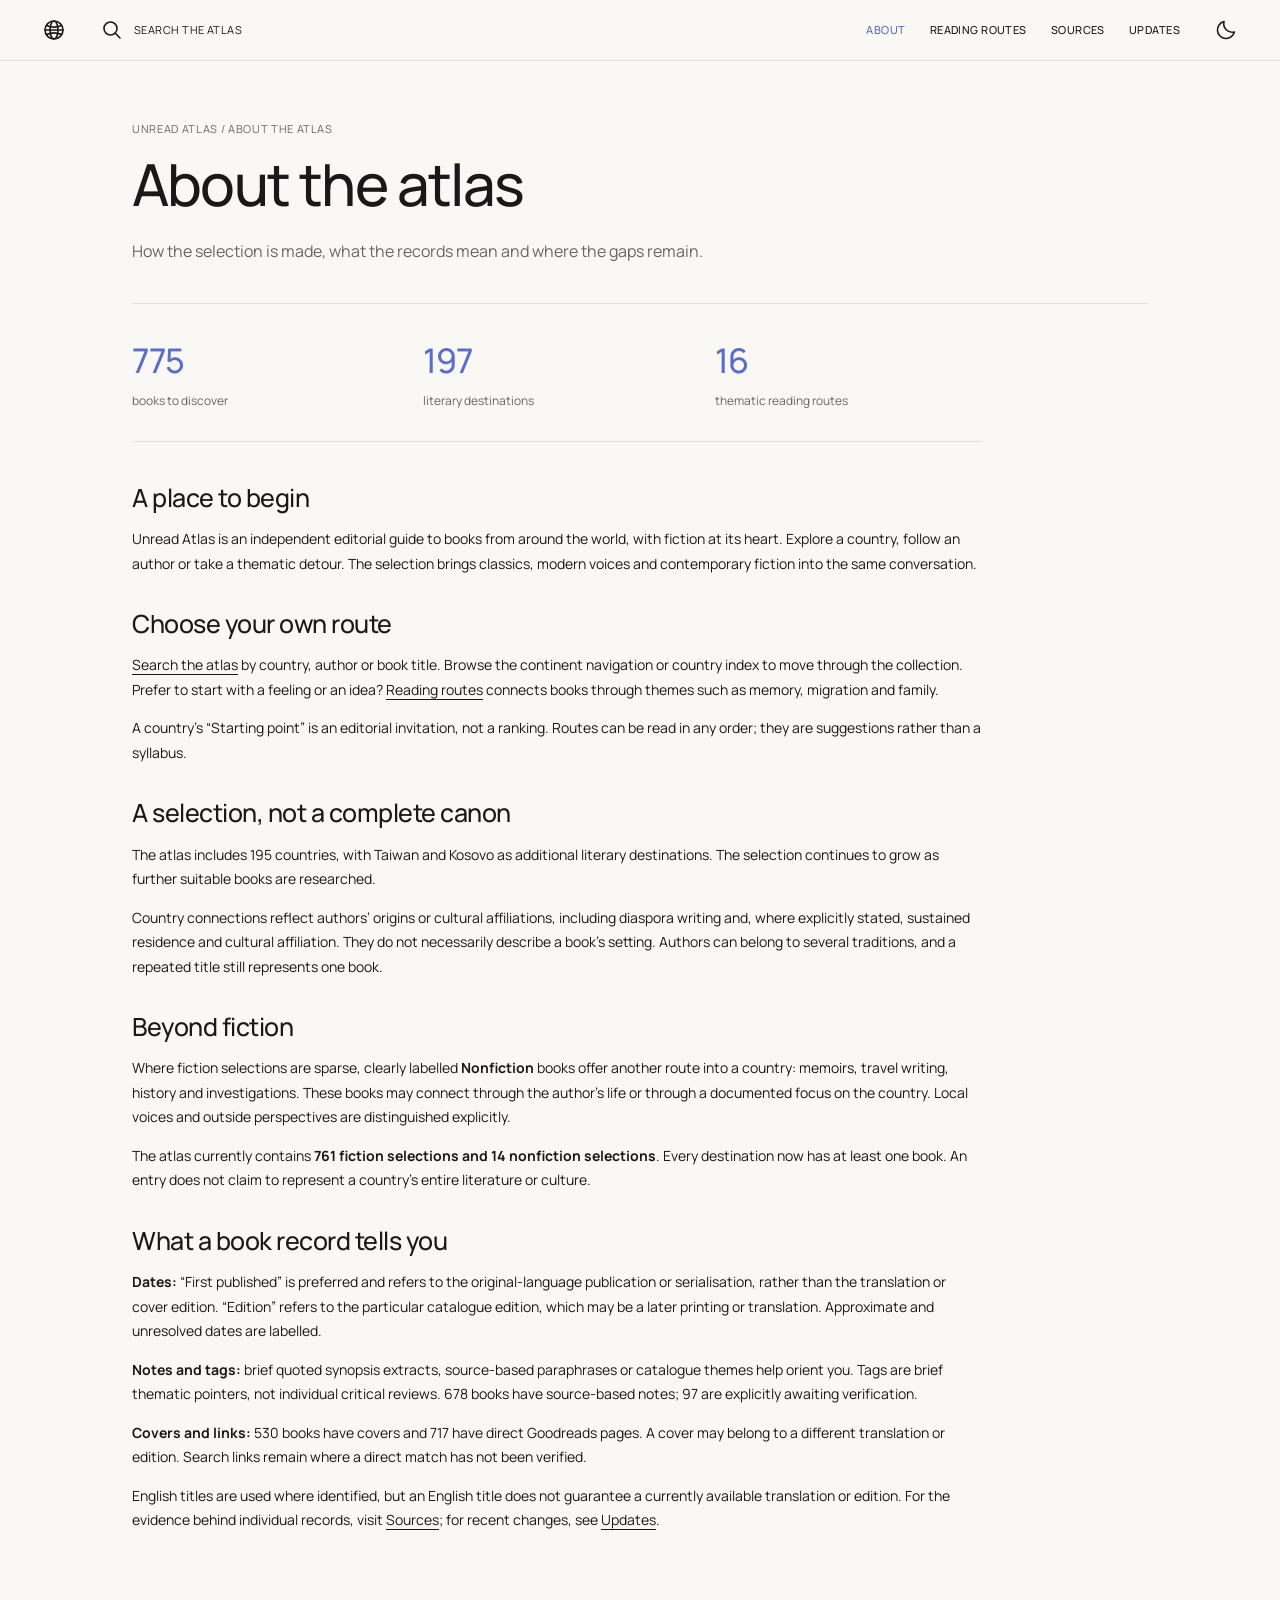
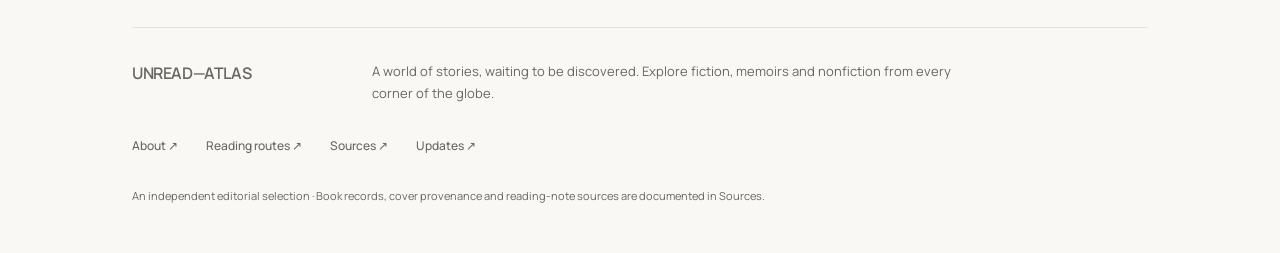
==== commit 4db76214: "Prioritize original publication dates and expand nonfiction selections" ====
--- a/about.html
+++ b/about.html
@@ -1,5 +1,5 @@
-<!doctype html><html lang="en"><meta charset="utf-8"><meta name="viewport" content="width=device-width,initial-scale=1"><script>try{const t=localStorage.getItem("unread-atlas-theme");document.documentElement.dataset.theme=t==="dark"||t!=="light"&&matchMedia("(prefers-color-scheme: dark)").matches?"dark":"light"}catch{document.documentElement.dataset.theme=matchMedia("(prefers-color-scheme: dark)").matches?"dark":"light"}</script><title>About the atlas — Unread Atlas</title><link rel="stylesheet" href="assets/site.css"><header class="info-toolbar"><a class="toolbar-home" href="index.html#top" aria-label="Unread Atlas home" title="Unread Atlas home"><svg viewBox="0 0 24 24" fill="none" stroke="currentColor" stroke-width="1.6" stroke-linecap="round" stroke-linejoin="round" aria-hidden="true" focusable="false"><circle cx="12" cy="12" r="9"/><ellipse cx="12" cy="12" rx="4" ry="9"/><path d="M3 12h18M4.5 7.5c4.7 2 10.3 2 15 0M4.5 16.5c4.7-2 10.3-2 15 0"/></svg></a><a class="info-search" href="index.html#atlas-results"><svg viewBox="0 0 24 24" fill="none" stroke="currentColor" stroke-width="1.6" stroke-linecap="round" stroke-linejoin="round" aria-hidden="true" focusable="false"><circle cx="10.5" cy="10.5" r="6.5"/><path d="m15.3 15.3 4.7 4.7"/></svg><span>Search the atlas</span></a><nav class="info-nav" aria-label="About Unread Atlas"><a href="about.html" aria-current="page">About</a><a href="reading-routes.html">Reading routes</a><a href="sources.html">Sources</a><a href="updates.html">Updates</a></nav><button class="theme-toggle" type="button" aria-label="Switch to dark mode" aria-pressed="false"></button></header><main class="info-page" id="top"><div class="info-kicker">Unread Atlas / About the atlas</div><h1>About the atlas</h1><p class="info-deck">How the selection is made, what the records mean and where the gaps remain.</p><div class="info-content"><div class="editorial-content"><div class="guide-stats"><div><strong>768</strong><span>books to discover</span></div><div><strong>197</strong><span>literary destinations</span></div><div><strong>16</strong><span>thematic reading routes</span></div></div>
+<!doctype html><html lang="en"><meta charset="utf-8"><meta name="viewport" content="width=device-width,initial-scale=1"><script>try{const t=localStorage.getItem("unread-atlas-theme");document.documentElement.dataset.theme=t==="dark"||t!=="light"&&matchMedia("(prefers-color-scheme: dark)").matches?"dark":"light"}catch{document.documentElement.dataset.theme=matchMedia("(prefers-color-scheme: dark)").matches?"dark":"light"}</script><title>About the atlas — Unread Atlas</title><link rel="icon" href="assets/favicon.svg" type="image/svg+xml"><link rel="stylesheet" href="assets/site.css"><header class="info-toolbar"><a class="toolbar-home" href="index.html#top" aria-label="Unread Atlas home" title="Unread Atlas home"><svg viewBox="0 0 24 24" fill="none" stroke="currentColor" stroke-width="1.6" stroke-linecap="round" stroke-linejoin="round" aria-hidden="true" focusable="false"><circle cx="12" cy="12" r="9"/><ellipse cx="12" cy="12" rx="4" ry="9"/><path d="M3 12h18M4.5 7.5c4.7 2 10.3 2 15 0M4.5 16.5c4.7-2 10.3-2 15 0"/></svg></a><a class="info-search" href="index.html#atlas-results"><svg viewBox="0 0 24 24" fill="none" stroke="currentColor" stroke-width="1.6" stroke-linecap="round" stroke-linejoin="round" aria-hidden="true" focusable="false"><circle cx="10.5" cy="10.5" r="6.5"/><path d="m15.3 15.3 4.7 4.7"/></svg><span>Search the atlas</span></a><nav class="info-nav" aria-label="About Unread Atlas"><a href="about.html" aria-current="page">About</a><a href="reading-routes.html">Reading routes</a><a href="sources.html">Sources</a><a href="updates.html">Updates</a></nav><button class="theme-toggle" type="button" aria-label="Switch to dark mode" aria-pressed="false"></button></header><main class="info-page" id="top"><div class="info-kicker">Unread Atlas / About the atlas</div><h1>About the atlas</h1><p class="info-deck">How the selection is made, what the records mean and where the gaps remain.</p><div class="info-content"><div class="editorial-content"><div class="guide-stats"><div><strong>775</strong><span>books to discover</span></div><div><strong>197</strong><span>literary destinations</span></div><div><strong>16</strong><span>thematic reading routes</span></div></div>
 <h2>A place to begin</h2><p>Unread Atlas is an independent editorial guide to books from around the world, with fiction at its heart. Explore a country, follow an author or take a thematic detour. The selection brings classics, modern voices and contemporary fiction into the same conversation.</p>
 <h2>Choose your own route</h2><p><a href="index.html#atlas-results">Search the atlas</a> by country, author or book title. Browse the continent navigation or country index to move through the collection. Prefer to start with a feeling or an idea? <a href="reading-routes.html">Reading routes</a> connects books through themes such as memory, migration and family.</p><p>A country’s “Starting point” is an editorial invitation, not a ranking. Routes can be read in any order; they are suggestions rather than a syllabus.</p>
 <h2>A selection, not a complete canon</h2><p>The atlas includes 195 countries, with Taiwan and Kosovo as additional literary destinations. The selection continues to grow as further suitable books are researched.</p><p>Country connections reflect authors’ origins or cultural affiliations, including diaspora writing and, where explicitly stated, sustained residence and cultural affiliation. They do not necessarily describe a book’s setting. Authors can belong to several traditions, and a repeated title still represents one book.</p>
-<h2 id="nonfiction-policy">Beyond fiction</h2><p>Where fiction selections are sparse, clearly labelled <strong>Nonfiction</strong> books offer another route into a country: memoirs, travel writing, history and investigations. These books may connect through the author’s life or through a documented focus on the country. Local voices and outside perspectives are distinguished explicitly.</p><p>The atlas currently contains <strong>761 fiction selections and 7 nonfiction selections</strong>. Every destination now has at least one book. An entry does not claim to represent a country’s entire literature or culture.</p><h2>What a book record tells you</h2><p><strong>Dates:</strong> “First published” and unlabelled dates refer to original publication or serialisation. “Edition” refers to the particular catalogue edition, which may be a later printing or translation. Approximate and unresolved dates are labelled.</p><p><strong>Notes and tags:</strong> brief quoted synopsis extracts, source-based paraphrases or catalogue themes help orient you. Tags are brief thematic pointers, not individual critical reviews. 671 books have source-based notes; 97 are explicitly awaiting verification.</p><p><strong>Covers and links:</strong> 524 books have covers and 710 have direct Goodreads pages. A cover may belong to a different translation or edition. Search links remain where a direct match has not been verified.</p><p>English titles are used where identified, but an English title does not guarantee a currently available translation or edition. For the evidence behind individual records, visit <a href="sources.html">Sources</a>; for recent changes, see <a href="updates.html">Updates</a>.</p></div></div><footer class="site-footer" id="site-footer"><div class="footer-intro"><a class="brand" href="index.html#top">UNREAD—ATLAS</a><p>A world of stories, waiting to be discovered. Explore fiction, memoirs and nonfiction from every corner of the globe.</p></div><nav class="footer-nav" aria-label="About Unread Atlas"><a href="about.html">About ↗</a><a href="reading-routes.html">Reading routes ↗</a><a href="sources.html">Sources ↗</a><a href="updates.html">Updates ↗</a></nav><p class="footer-credits">An independent editorial selection · Book records, cover provenance and reading-note sources are documented in Sources.</p></footer></main><script src="assets/info-pages.js"></script></html>+<h2 id="nonfiction-policy">Beyond fiction</h2><p>Where fiction selections are sparse, clearly labelled <strong>Nonfiction</strong> books offer another route into a country: memoirs, travel writing, history and investigations. These books may connect through the author’s life or through a documented focus on the country. Local voices and outside perspectives are distinguished explicitly.</p><p>The atlas currently contains <strong>761 fiction selections and 14 nonfiction selections</strong>. Every destination now has at least one book. An entry does not claim to represent a country’s entire literature or culture.</p><h2>What a book record tells you</h2><p><strong>Dates:</strong> “First published” is preferred and refers to the original-language publication or serialisation, rather than the translation or cover edition. “Edition” refers to the particular catalogue edition, which may be a later printing or translation. Approximate and unresolved dates are labelled.</p><p><strong>Notes and tags:</strong> brief quoted synopsis extracts, source-based paraphrases or catalogue themes help orient you. Tags are brief thematic pointers, not individual critical reviews. 678 books have source-based notes; 97 are explicitly awaiting verification.</p><p><strong>Covers and links:</strong> 530 books have covers and 717 have direct Goodreads pages. A cover may belong to a different translation or edition. Search links remain where a direct match has not been verified.</p><p>English titles are used where identified, but an English title does not guarantee a currently available translation or edition. For the evidence behind individual records, visit <a href="sources.html">Sources</a>; for recent changes, see <a href="updates.html">Updates</a>.</p></div></div><footer class="site-footer" id="site-footer"><div class="footer-intro"><a class="brand" href="index.html#top">UNREAD—ATLAS</a><p>A world of stories, waiting to be discovered. Explore fiction, memoirs and nonfiction from every corner of the globe.</p></div><nav class="footer-nav" aria-label="About Unread Atlas"><a href="about.html">About ↗</a><a href="reading-routes.html">Reading routes ↗</a><a href="sources.html">Sources ↗</a><a href="updates.html">Updates ↗</a></nav><p class="footer-credits">An independent editorial selection · Book records, cover provenance and reading-note sources are documented in Sources.</p></footer></main><script src="assets/info-pages.js"></script></html>
--- a/assets/site.css
+++ b/assets/site.css
@@ -545,3 +545,4 @@
 .hero h1{font-family:"DM Sans",var(--atlas-font);font-size:clamp(36px,10.7vw,144px);font-weight:650;font-optical-sizing:auto;line-height:1.05;letter-spacing:-.055em;text-transform:none;white-space:nowrap;margin:36px 0 32px}
 .hero h1 span{display:inline;margin-left:0;font:inherit;letter-spacing:inherit;color:var(--accent)}
 @media(max-width:650px){.hero h1{margin:30px 0 28px}}
+#atlas-results .nocover{background:linear-gradient(var(--cover-angle,140deg),var(--cover-start,#a7b8ee),var(--cover-end,#eadbeb));border:0;border-radius:1px;box-shadow:inset 1px 0 0 #ffffff35;color:transparent}
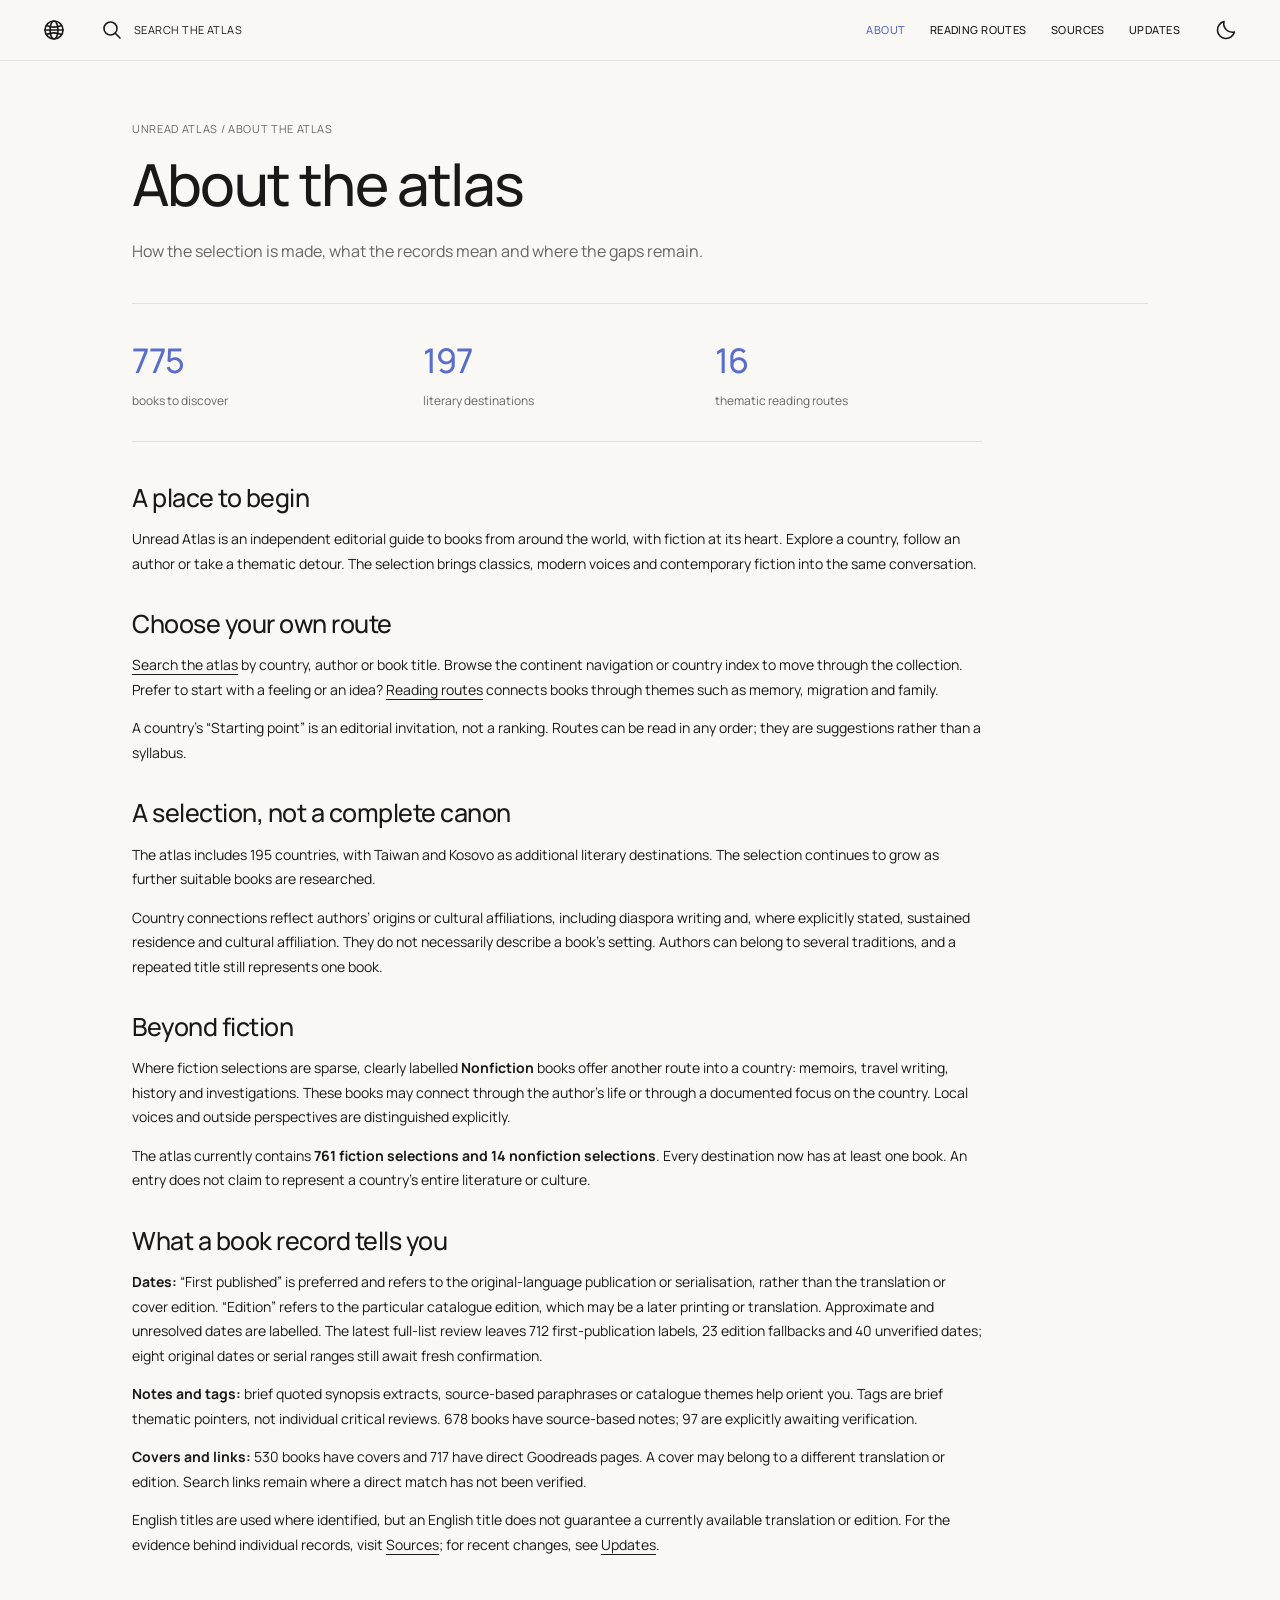
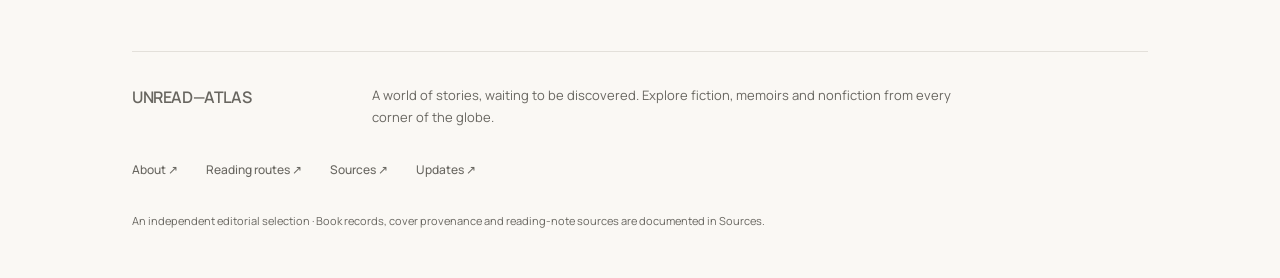
==== commit bb254d85: "Audit first publication years and simplify mobile country menu" ====
--- a/about.html
+++ b/about.html
@@ -2,4 +2,4 @@
 <h2>A place to begin</h2><p>Unread Atlas is an independent editorial guide to books from around the world, with fiction at its heart. Explore a country, follow an author or take a thematic detour. The selection brings classics, modern voices and contemporary fiction into the same conversation.</p>
 <h2>Choose your own route</h2><p><a href="index.html#atlas-results">Search the atlas</a> by country, author or book title. Browse the continent navigation or country index to move through the collection. Prefer to start with a feeling or an idea? <a href="reading-routes.html">Reading routes</a> connects books through themes such as memory, migration and family.</p><p>A country’s “Starting point” is an editorial invitation, not a ranking. Routes can be read in any order; they are suggestions rather than a syllabus.</p>
 <h2>A selection, not a complete canon</h2><p>The atlas includes 195 countries, with Taiwan and Kosovo as additional literary destinations. The selection continues to grow as further suitable books are researched.</p><p>Country connections reflect authors’ origins or cultural affiliations, including diaspora writing and, where explicitly stated, sustained residence and cultural affiliation. They do not necessarily describe a book’s setting. Authors can belong to several traditions, and a repeated title still represents one book.</p>
-<h2 id="nonfiction-policy">Beyond fiction</h2><p>Where fiction selections are sparse, clearly labelled <strong>Nonfiction</strong> books offer another route into a country: memoirs, travel writing, history and investigations. These books may connect through the author’s life or through a documented focus on the country. Local voices and outside perspectives are distinguished explicitly.</p><p>The atlas currently contains <strong>761 fiction selections and 14 nonfiction selections</strong>. Every destination now has at least one book. An entry does not claim to represent a country’s entire literature or culture.</p><h2>What a book record tells you</h2><p><strong>Dates:</strong> “First published” is preferred and refers to the original-language publication or serialisation, rather than the translation or cover edition. “Edition” refers to the particular catalogue edition, which may be a later printing or translation. Approximate and unresolved dates are labelled.</p><p><strong>Notes and tags:</strong> brief quoted synopsis extracts, source-based paraphrases or catalogue themes help orient you. Tags are brief thematic pointers, not individual critical reviews. 678 books have source-based notes; 97 are explicitly awaiting verification.</p><p><strong>Covers and links:</strong> 530 books have covers and 717 have direct Goodreads pages. A cover may belong to a different translation or edition. Search links remain where a direct match has not been verified.</p><p>English titles are used where identified, but an English title does not guarantee a currently available translation or edition. For the evidence behind individual records, visit <a href="sources.html">Sources</a>; for recent changes, see <a href="updates.html">Updates</a>.</p></div></div><footer class="site-footer" id="site-footer"><div class="footer-intro"><a class="brand" href="index.html#top">UNREAD—ATLAS</a><p>A world of stories, waiting to be discovered. Explore fiction, memoirs and nonfiction from every corner of the globe.</p></div><nav class="footer-nav" aria-label="About Unread Atlas"><a href="about.html">About ↗</a><a href="reading-routes.html">Reading routes ↗</a><a href="sources.html">Sources ↗</a><a href="updates.html">Updates ↗</a></nav><p class="footer-credits">An independent editorial selection · Book records, cover provenance and reading-note sources are documented in Sources.</p></footer></main><script src="assets/info-pages.js"></script></html>+<h2 id="nonfiction-policy">Beyond fiction</h2><p>Where fiction selections are sparse, clearly labelled <strong>Nonfiction</strong> books offer another route into a country: memoirs, travel writing, history and investigations. These books may connect through the author’s life or through a documented focus on the country. Local voices and outside perspectives are distinguished explicitly.</p><p>The atlas currently contains <strong>761 fiction selections and 14 nonfiction selections</strong>. Every destination now has at least one book. An entry does not claim to represent a country’s entire literature or culture.</p><h2>What a book record tells you</h2><p><strong>Dates:</strong> “First published” is preferred and refers to the original-language publication or serialisation, rather than the translation or cover edition. “Edition” refers to the particular catalogue edition, which may be a later printing or translation. Approximate and unresolved dates are labelled. The latest full-list review leaves 712 first-publication labels, 23 edition fallbacks and 40 unverified dates; eight original dates or serial ranges still await fresh confirmation.</p><p><strong>Notes and tags:</strong> brief quoted synopsis extracts, source-based paraphrases or catalogue themes help orient you. Tags are brief thematic pointers, not individual critical reviews. 678 books have source-based notes; 97 are explicitly awaiting verification.</p><p><strong>Covers and links:</strong> 530 books have covers and 717 have direct Goodreads pages. A cover may belong to a different translation or edition. Search links remain where a direct match has not been verified.</p><p>English titles are used where identified, but an English title does not guarantee a currently available translation or edition. For the evidence behind individual records, visit <a href="sources.html">Sources</a>; for recent changes, see <a href="updates.html">Updates</a>.</p></div></div><footer class="site-footer" id="site-footer"><div class="footer-intro"><a class="brand" href="index.html#top">UNREAD—ATLAS</a><p>A world of stories, waiting to be discovered. Explore fiction, memoirs and nonfiction from every corner of the globe.</p></div><nav class="footer-nav" aria-label="About Unread Atlas"><a href="about.html">About ↗</a><a href="reading-routes.html">Reading routes ↗</a><a href="sources.html">Sources ↗</a><a href="updates.html">Updates ↗</a></nav><p class="footer-credits">An independent editorial selection · Book records, cover provenance and reading-note sources are documented in Sources.</p></footer></main><script src="assets/info-pages.js"></script></html>
--- a/assets/site.css
+++ b/assets/site.css
@@ -546,3 +546,6 @@
 .hero h1 span{display:inline;margin-left:0;font:inherit;letter-spacing:inherit;color:var(--accent)}
 @media(max-width:650px){.hero h1{margin:30px 0 28px}}
 #atlas-results .nocover{background:linear-gradient(var(--cover-angle,140deg),var(--cover-start,#a7b8ee),var(--cover-end,#eadbeb));border:0;border-radius:1px;box-shadow:inset 1px 0 0 #ffffff35;color:transparent}
+
+/* Keep the compact country menu free of redundant arrow decoration. */
+.country-jump select{appearance:none;-webkit-appearance:none}
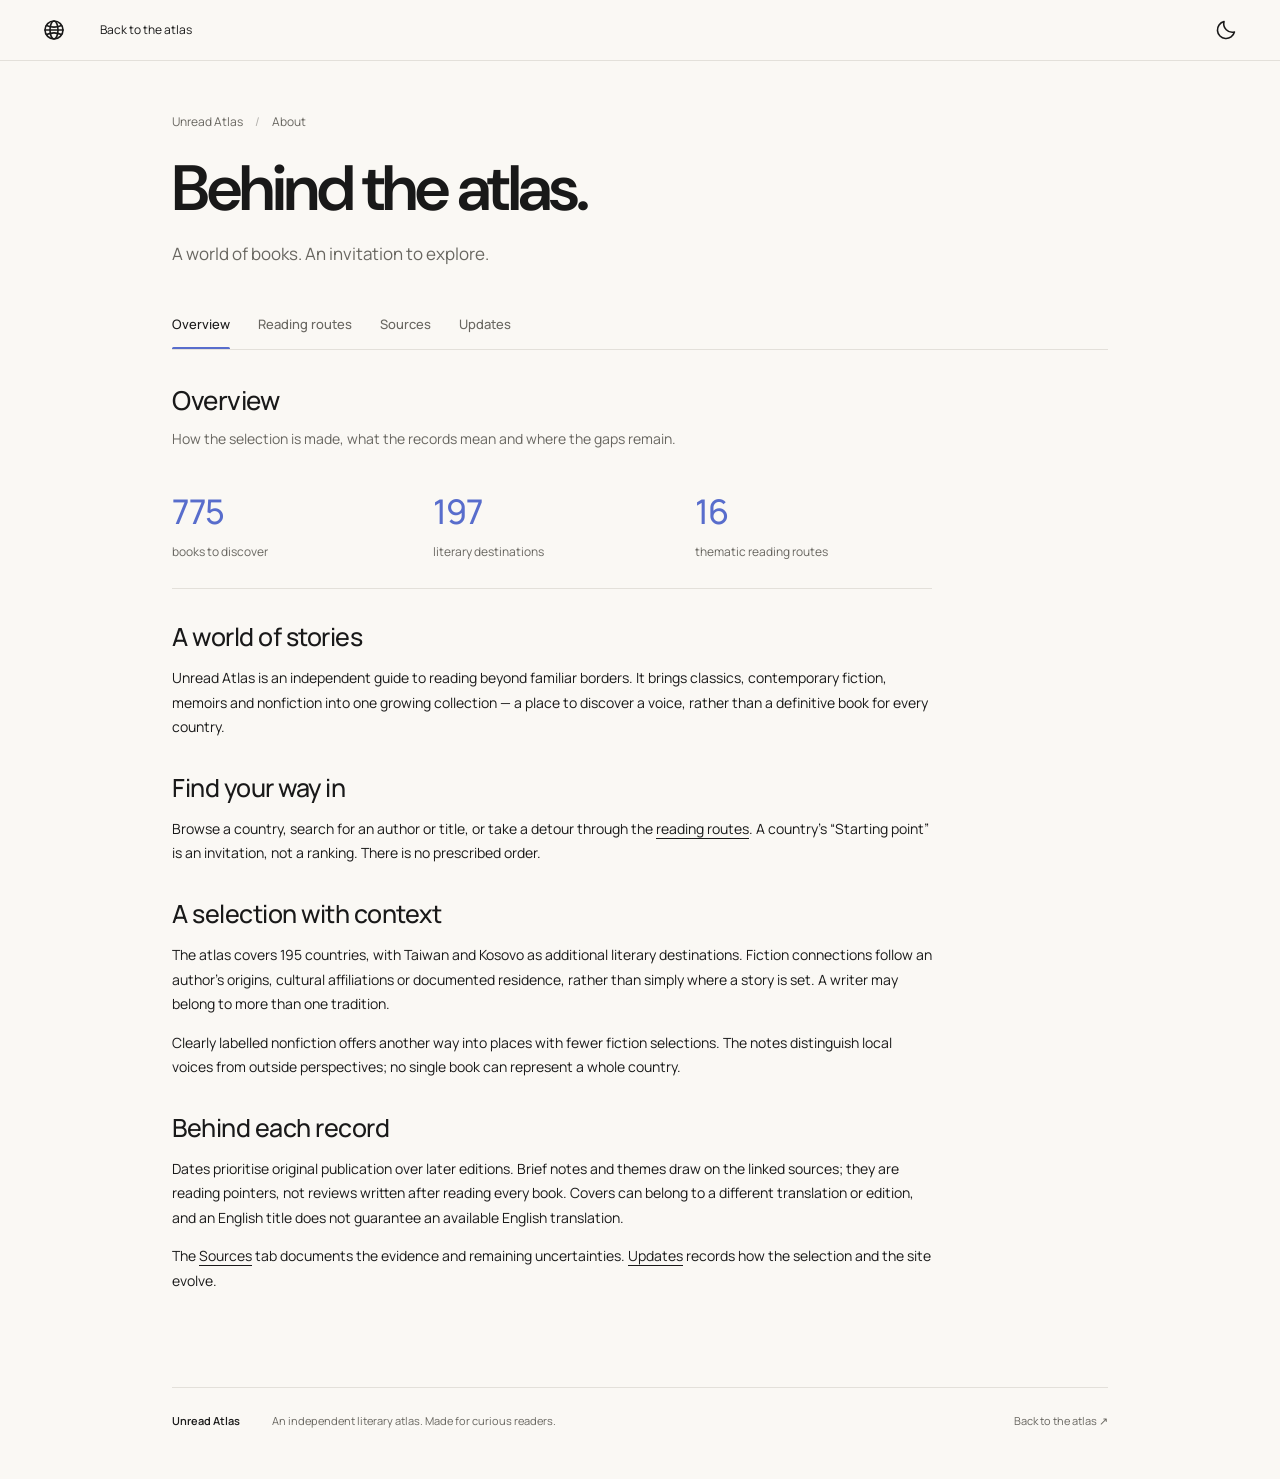
==== commit 0c5ba168: "Refresh 188 covers, verify publication years and simplify mobile navigation" ====
--- a/about.html
+++ b/about.html
@@ -1,5 +1 @@
-<!doctype html><html lang="en"><meta charset="utf-8"><meta name="viewport" content="width=device-width,initial-scale=1"><script>try{const t=localStorage.getItem("unread-atlas-theme");document.documentElement.dataset.theme=t==="dark"||t!=="light"&&matchMedia("(prefers-color-scheme: dark)").matches?"dark":"light"}catch{document.documentElement.dataset.theme=matchMedia("(prefers-color-scheme: dark)").matches?"dark":"light"}</script><title>About the atlas — Unread Atlas</title><link rel="icon" href="assets/favicon.svg" type="image/svg+xml"><link rel="stylesheet" href="assets/site.css"><header class="info-toolbar"><a class="toolbar-home" href="index.html#top" aria-label="Unread Atlas home" title="Unread Atlas home"><svg viewBox="0 0 24 24" fill="none" stroke="currentColor" stroke-width="1.6" stroke-linecap="round" stroke-linejoin="round" aria-hidden="true" focusable="false"><circle cx="12" cy="12" r="9"/><ellipse cx="12" cy="12" rx="4" ry="9"/><path d="M3 12h18M4.5 7.5c4.7 2 10.3 2 15 0M4.5 16.5c4.7-2 10.3-2 15 0"/></svg></a><a class="info-search" href="index.html#atlas-results"><svg viewBox="0 0 24 24" fill="none" stroke="currentColor" stroke-width="1.6" stroke-linecap="round" stroke-linejoin="round" aria-hidden="true" focusable="false"><circle cx="10.5" cy="10.5" r="6.5"/><path d="m15.3 15.3 4.7 4.7"/></svg><span>Search the atlas</span></a><nav class="info-nav" aria-label="About Unread Atlas"><a href="about.html" aria-current="page">About</a><a href="reading-routes.html">Reading routes</a><a href="sources.html">Sources</a><a href="updates.html">Updates</a></nav><button class="theme-toggle" type="button" aria-label="Switch to dark mode" aria-pressed="false"></button></header><main class="info-page" id="top"><div class="info-kicker">Unread Atlas / About the atlas</div><h1>About the atlas</h1><p class="info-deck">How the selection is made, what the records mean and where the gaps remain.</p><div class="info-content"><div class="editorial-content"><div class="guide-stats"><div><strong>775</strong><span>books to discover</span></div><div><strong>197</strong><span>literary destinations</span></div><div><strong>16</strong><span>thematic reading routes</span></div></div>
-<h2>A place to begin</h2><p>Unread Atlas is an independent editorial guide to books from around the world, with fiction at its heart. Explore a country, follow an author or take a thematic detour. The selection brings classics, modern voices and contemporary fiction into the same conversation.</p>
-<h2>Choose your own route</h2><p><a href="index.html#atlas-results">Search the atlas</a> by country, author or book title. Browse the continent navigation or country index to move through the collection. Prefer to start with a feeling or an idea? <a href="reading-routes.html">Reading routes</a> connects books through themes such as memory, migration and family.</p><p>A country’s “Starting point” is an editorial invitation, not a ranking. Routes can be read in any order; they are suggestions rather than a syllabus.</p>
-<h2>A selection, not a complete canon</h2><p>The atlas includes 195 countries, with Taiwan and Kosovo as additional literary destinations. The selection continues to grow as further suitable books are researched.</p><p>Country connections reflect authors’ origins or cultural affiliations, including diaspora writing and, where explicitly stated, sustained residence and cultural affiliation. They do not necessarily describe a book’s setting. Authors can belong to several traditions, and a repeated title still represents one book.</p>
-<h2 id="nonfiction-policy">Beyond fiction</h2><p>Where fiction selections are sparse, clearly labelled <strong>Nonfiction</strong> books offer another route into a country: memoirs, travel writing, history and investigations. These books may connect through the author’s life or through a documented focus on the country. Local voices and outside perspectives are distinguished explicitly.</p><p>The atlas currently contains <strong>761 fiction selections and 14 nonfiction selections</strong>. Every destination now has at least one book. An entry does not claim to represent a country’s entire literature or culture.</p><h2>What a book record tells you</h2><p><strong>Dates:</strong> “First published” is preferred and refers to the original-language publication or serialisation, rather than the translation or cover edition. “Edition” refers to the particular catalogue edition, which may be a later printing or translation. Approximate and unresolved dates are labelled. The latest full-list review leaves 712 first-publication labels, 23 edition fallbacks and 40 unverified dates; eight original dates or serial ranges still await fresh confirmation.</p><p><strong>Notes and tags:</strong> brief quoted synopsis extracts, source-based paraphrases or catalogue themes help orient you. Tags are brief thematic pointers, not individual critical reviews. 678 books have source-based notes; 97 are explicitly awaiting verification.</p><p><strong>Covers and links:</strong> 530 books have covers and 717 have direct Goodreads pages. A cover may belong to a different translation or edition. Search links remain where a direct match has not been verified.</p><p>English titles are used where identified, but an English title does not guarantee a currently available translation or edition. For the evidence behind individual records, visit <a href="sources.html">Sources</a>; for recent changes, see <a href="updates.html">Updates</a>.</p></div></div><footer class="site-footer" id="site-footer"><div class="footer-intro"><a class="brand" href="index.html#top">UNREAD—ATLAS</a><p>A world of stories, waiting to be discovered. Explore fiction, memoirs and nonfiction from every corner of the globe.</p></div><nav class="footer-nav" aria-label="About Unread Atlas"><a href="about.html">About ↗</a><a href="reading-routes.html">Reading routes ↗</a><a href="sources.html">Sources ↗</a><a href="updates.html">Updates ↗</a></nav><p class="footer-credits">An independent editorial selection · Book records, cover provenance and reading-note sources are documented in Sources.</p></footer></main><script src="assets/info-pages.js"></script></html>+<!doctype html><html lang="en"><meta charset="utf-8"><meta name="viewport" content="width=device-width,initial-scale=1"><script>try{const t=localStorage.getItem("unread-atlas-theme");document.documentElement.dataset.theme=t==="dark"||t!=="light"&&matchMedia("(prefers-color-scheme: dark)").matches?"dark":"light"}catch{document.documentElement.dataset.theme=matchMedia("(prefers-color-scheme: dark)").matches?"dark":"light"}</script><title>About the atlas — Unread Atlas</title><link rel="icon" href="assets/favicon.svg" type="image/svg+xml"><link rel="stylesheet" href="assets/site.css"><header class="info-toolbar"><a class="toolbar-home" href="index.html#top" aria-label="Unread Atlas home" title="Unread Atlas home"><svg viewBox="0 0 24 24" fill="none" stroke="currentColor" stroke-width="1.6" stroke-linecap="round" stroke-linejoin="round" aria-hidden="true" focusable="false"><circle cx="12" cy="12" r="9"/><ellipse cx="12" cy="12" rx="4" ry="9"/><path d="M3 12h18M4.5 7.5c4.7 2 10.3 2 15 0M4.5 16.5c4.7-2 10.3-2 15 0"/></svg></a><a class="info-search" href="index.html#atlas-results"><svg viewBox="0 0 24 24" fill="none" stroke="currentColor" stroke-width="1.6" stroke-linecap="round" stroke-linejoin="round" aria-hidden="true" focusable="false"><circle cx="10.5" cy="10.5" r="6.5"/><path d="m15.3 15.3 4.7 4.7"/></svg><span>Back to the atlas</span></a><button class="theme-toggle" type="button" aria-label="Switch to dark mode" aria-pressed="false"></button></header><main class="info-page" id="top"><div class="info-kicker"><a href="index.html#top">Unread Atlas</a><span>/</span>About</div><h1>Behind the atlas.</h1><p class="info-deck">A world of books. An invitation to explore.</p><nav class="about-tabs" aria-label="About sections"><a href="about.html" aria-current="page">Overview</a><a href="reading-routes.html">Reading routes</a><a href="sources.html">Sources</a><a href="updates.html">Updates</a></nav><div class="info-content"><div class="about-section-intro"><h2>Overview</h2><p>How the selection is made, what the records mean and where the gaps remain.</p></div><div class="editorial-content"><div class="guide-stats"><div><strong>775</strong><span>books to discover</span></div><div><strong>197</strong><span>literary destinations</span></div><div><strong>16</strong><span>thematic reading routes</span></div></div><h2>A world of stories</h2><p>Unread Atlas is an independent guide to reading beyond familiar borders. It brings classics, contemporary fiction, memoirs and nonfiction into one growing collection — a place to discover a voice, rather than a definitive book for every country.</p><h2>Find your way in</h2><p>Browse a country, search for an author or title, or take a detour through the <a href="reading-routes.html">reading routes</a>. A country’s “Starting point” is an invitation, not a ranking. There is no prescribed order.</p><h2>A selection with context</h2><p>The atlas covers 195 countries, with Taiwan and Kosovo as additional literary destinations. Fiction connections follow an author’s origins, cultural affiliations or documented residence, rather than simply where a story is set. A writer may belong to more than one tradition.</p><p>Clearly labelled nonfiction offers another way into places with fewer fiction selections. The notes distinguish local voices from outside perspectives; no single book can represent a whole country.</p><h2>Behind each record</h2><p>Dates prioritise original publication over later editions. Brief notes and themes draw on the linked sources; they are reading pointers, not reviews written after reading every book. Covers can belong to a different translation or edition, and an English title does not guarantee an available English translation.</p><p>The <a href="sources.html">Sources</a> tab documents the evidence and remaining uncertainties. <a href="updates.html">Updates</a> records how the selection and the site evolve.</p></div></div><footer class="site-footer compact-footer" id="site-footer"><span>Unread Atlas</span><p>An independent literary atlas. Made for curious readers.</p><a href="index.html#top" aria-label="Back to the atlas">Back to the atlas ↗</a></footer></main><script src="assets/info-pages.js"></script></html>
--- a/assets/site.css
+++ b/assets/site.css
@@ -549,3 +549,102 @@
 
 /* Keep the compact country menu free of redundant arrow decoration. */
 .country-jump select{appearance:none;-webkit-appearance:none}
+
+/* Compact mobile navigation; the reading column keeps the available space. */
+.mobile-control{display:none}
+.atlas-tools .about-link{margin-left:4px;padding-left:18px;border-left:1px solid var(--line)}
+@media(max-width:1099px){
+ .atlas-tools{grid-template-columns:32px minmax(0,1fr) 44px 44px 44px;gap:4px;padding:6px 18px;min-height:60px;box-sizing:border-box}
+ .atlas-tools .toolbar-home{grid-column:1;grid-row:1;width:32px;height:44px;min-height:44px;margin:0}
+ .atlas-tools .toolbar-home svg{width:24px;height:24px}
+ .atlas-tools>.country-jump{grid-column:2;grid-row:1;display:flex;min-width:0;border:0;padding:0 6px}
+ .atlas-tools .country-jump select{width:100%;padding:10px 0;min-height:44px;font-size:13px;font-weight:500;text-overflow:ellipsis;background:transparent}
+ .mobile-control{display:grid;place-items:center;width:44px;height:44px;padding:0;border:0;border-radius:8px;background:transparent;color:var(--ink);cursor:pointer}
+ .mobile-control svg{width:23px;height:23px}
+ .mobile-control:hover,.mobile-control[aria-expanded=true]{background:var(--accent-wash);color:var(--accent)}
+ .mobile-control:focus-visible{outline:2px solid var(--accent);outline-offset:1px}
+ .atlas-tools .search-toggle{grid-column:3;grid-row:1}
+ .atlas-tools .menu-toggle{grid-column:5;grid-row:1}
+ .atlas-tools .sticky-nav-row{display:contents}
+ .atlas-tools .sticky-nav-row>.theme-toggle{grid-column:4;grid-row:1;width:44px;min-width:44px;height:44px;min-height:44px;padding:0;margin:0;border:0;border-radius:8px}
+ .atlas-tools .tool-row{display:none;position:absolute;inset:100% 0 auto;grid-template-columns:minmax(0,1fr);padding:14px 22px 18px;border-bottom:1px solid var(--line);background:var(--paper);box-shadow:0 12px 20px #0000000a}
+ .atlas-tools.search-open .tool-row{display:grid}
+ .atlas-tools .search-field{padding:8px 0;gap:12px}
+ .atlas-tools .search-icon{display:block}
+ .atlas-tools .search-field input[type=search]{font-size:16px;letter-spacing:0}
+ .atlas-tools .search-field input::placeholder{font-size:14px;letter-spacing:0;text-transform:none}
+ .atlas-tools nav{display:none;position:absolute;inset:100% 0 auto;grid-template-columns:repeat(2,minmax(0,1fr));gap:4px 16px;padding:18px 22px;border-bottom:1px solid var(--line);background:var(--paper);box-shadow:0 12px 20px #0000000a;overflow:visible}
+ .atlas-tools.menu-open nav{display:grid}
+ .atlas-tools nav a{padding:12px 0;min-height:44px;box-sizing:border-box;font-size:12px;text-transform:none;letter-spacing:0;white-space:normal}
+ .atlas-tools nav .about-link{border:0;margin:0;padding-left:0;color:var(--accent)}
+ .masthead{padding-top:20px}
+}
+@media(min-width:1100px){.atlas-tools>.country-jump{display:none}}
+@media(max-width:650px){
+ .masthead-links{display:none}
+ .masthead .brand{font-size:12px;letter-spacing:.04em}
+ .hero{padding-top:20px}
+ .hero .eyebrow{display:flex;justify-content:space-between;gap:12px}
+ .hero h1{margin:24px 0; font-size:clamp(34px,10.2vw,65px)}
+ .hero-actions{gap:14px;flex-wrap:wrap}
+ .hero-actions a:first-child,.hero-actions a:last-child{font-size:12px}
+ .stats{margin-top:30px;margin-bottom:30px;gap:12px}
+ .stats>div{padding:0!important;font-size:10px;line-height:1.5}
+ .stats strong{font-size:27px;margin-bottom:6px}
+ .search-status{margin:8px 0 22px}
+ #atlas-results tbody tr{gap:20px 18px;padding-top:40px;padding-bottom:28px}
+ #atlas-results .book>strong{font-size:23px;line-height:1.23}
+ #atlas-results .author{margin-top:8px;font-size:15px}
+ #atlas-results .publication{margin-top:12px}
+ #atlas-results .links{margin-top:12px}
+ #atlas-results td.reason{padding:0;border:0;font-size:13px}
+ .book-topics{margin-top:10px}
+}
+/* About is one destination with separate, addressable sections. */
+.info-toolbar{grid-template-columns:44px minmax(0,1fr) 44px;min-height:60px;box-sizing:border-box}
+.info-toolbar .toolbar-home{grid-column:1;grid-row:1}
+.info-toolbar .info-search{grid-column:2;grid-row:1;font-size:12px;letter-spacing:0;text-transform:none}
+.info-toolbar .info-search svg{display:none}
+.info-toolbar .theme-toggle{grid-column:3;grid-row:1}
+.info-page{max-width:1000px;padding-top:112px}
+.info-kicker{display:flex;gap:12px;align-items:center;text-transform:none;letter-spacing:0;font-size:12px}
+.info-kicker a{color:var(--muted);text-decoration:none}
+.info-kicker span{opacity:.5}
+.info-page h1{font-family:"DM Sans",var(--atlas-font);font-weight:600;font-size:clamp(38px,6vw,64px);letter-spacing:-.045em;margin:22px 0 16px}
+.info-page>.info-deck{margin:0 0 32px;font-size:17px}
+.about-tabs{display:flex;gap:28px;overflow-x:auto;flex-wrap:nowrap;scrollbar-width:thin;border:0;border-bottom:1px solid var(--line);margin:0;padding:0}
+.about-tabs a{position:relative;flex:none;padding:14px 0;font-size:13px;font-weight:500;text-transform:none;letter-spacing:0;border:0;text-decoration:none;color:var(--muted);min-height:48px;box-sizing:border-box}
+.about-tabs a[aria-current=page]{color:var(--ink)}
+.about-tabs a[aria-current=page]::after{content:'';position:absolute;inset:auto 0 -1px;height:3px;border-radius:3px;background:var(--accent)}
+.about-tabs a:hover{color:var(--accent);background:transparent}
+.info-content{border:0;padding-top:34px}
+.about-section-intro{max-width:680px;margin-bottom:32px}
+.about-section-intro h2{font-size:26px;margin:0 0 10px}
+.about-section-intro p{color:var(--muted);margin:0}
+.info-content>.editorial-content{max-width:760px}
+.guide-stats{margin-bottom:30px;padding-bottom:24px}
+.compact-footer{display:flex;align-items:baseline;gap:18px 32px;flex-wrap:wrap;padding:24px 0;margin-top:48px;color:var(--muted);font-size:11px}
+.compact-footer>span{font-weight:600;color:var(--ink)}
+.compact-footer p{margin:0;font-size:11px}
+.compact-footer>a{margin-left:auto;font-size:11px;text-decoration:none}
+@media(max-width:650px){
+ .info-toolbar{padding:6px 18px;gap:8px}
+ .info-page{padding:96px 22px 24px}
+ .info-page h1{font-size:40px;margin:18px 0 14px}
+ .info-page>.info-deck{font-size:15px;margin-bottom:24px}
+ .about-tabs{gap:22px}
+ .about-tabs a{font-size:12px;padding:14px 0}
+ .about-section-intro{margin-bottom:26px}
+ .about-section-intro h2{font-size:24px}
+ .info-content{padding-top:28px}
+ .info-content h2{font-size:22px;margin-top:28px}
+ .info-content p,.info-content li{font-size:14px;line-height:1.8}
+ .guide-stats strong{font-size:27px}
+ .compact-footer{gap:10px 16px}
+ .compact-footer p{flex-basis:100%;order:3}
+ .compact-footer>a{margin-left:auto}
+}
+
+.mobile-control .close-control-icon{display:none}
+.mobile-control[aria-expanded=true]>svg:first-child{display:none}
+.mobile-control[aria-expanded=true]>.close-control-icon{display:block}
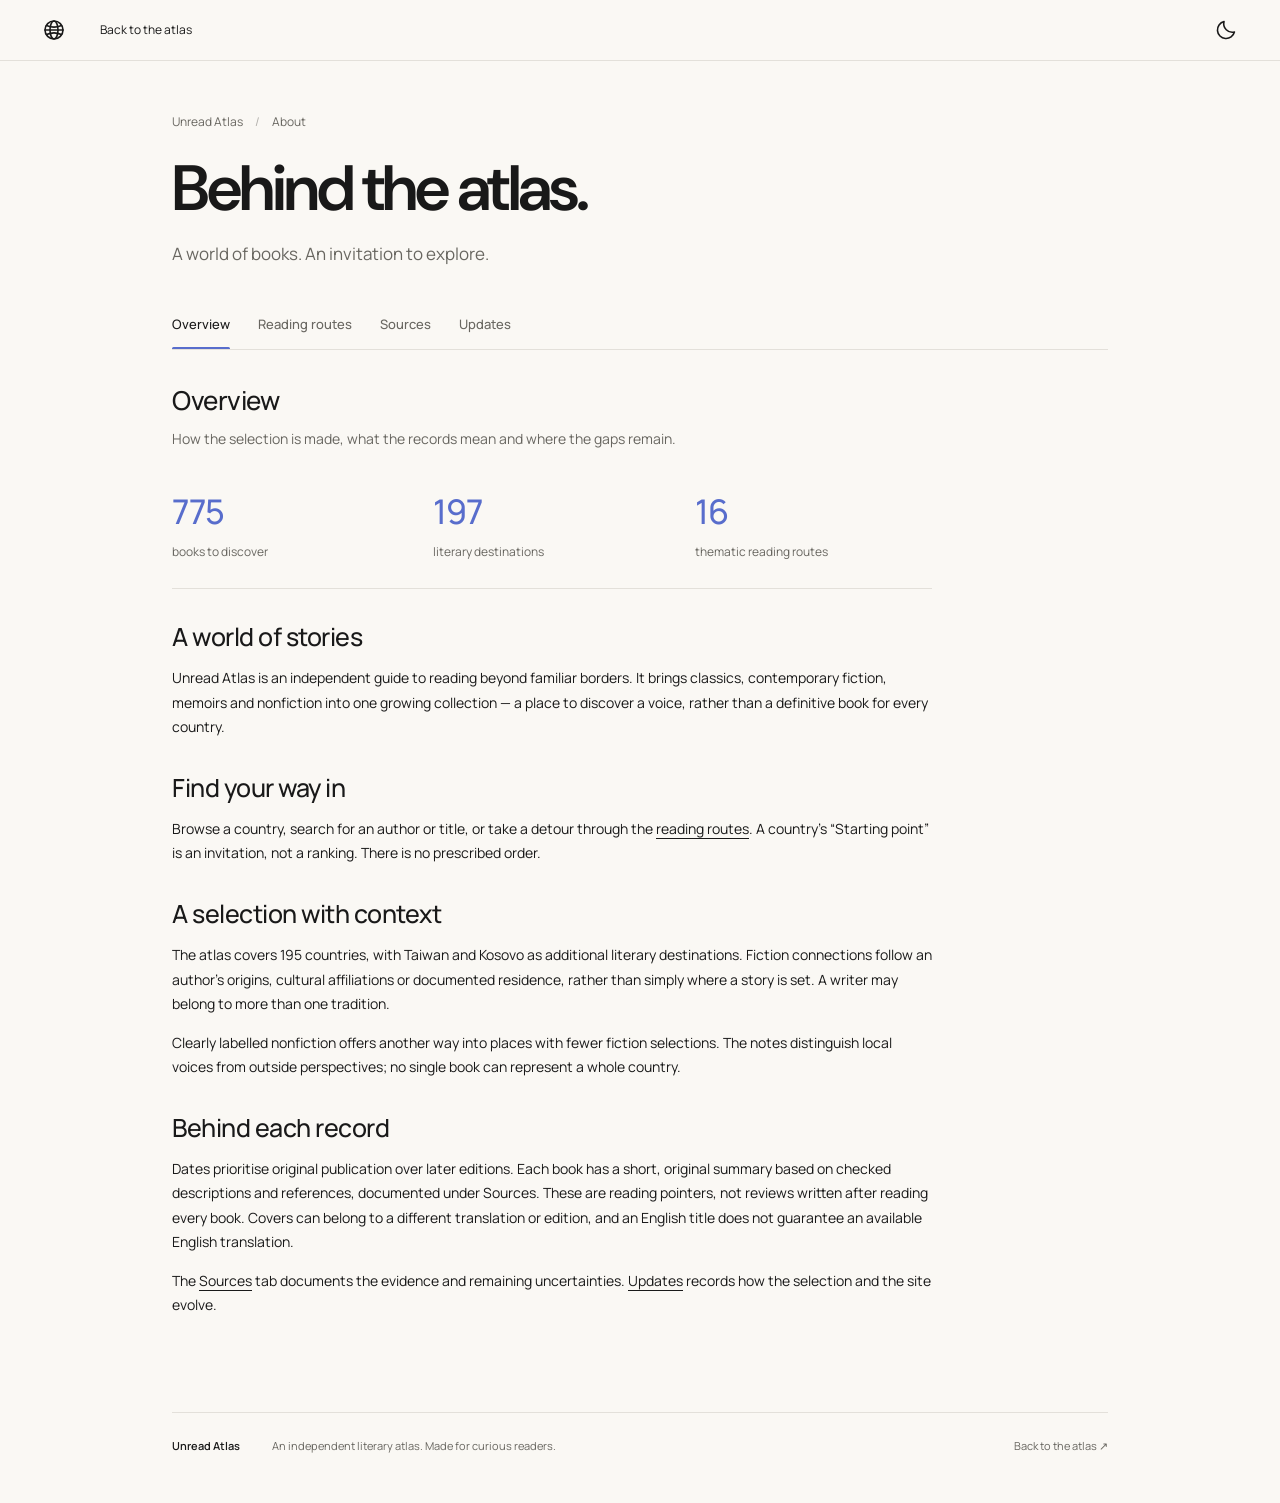
==== commit e2ebd005: "Add concise editorial summaries for every book and cover loading states" ====
--- a/about.html
+++ b/about.html
@@ -1 +1 @@
-<!doctype html><html lang="en"><meta charset="utf-8"><meta name="viewport" content="width=device-width,initial-scale=1"><script>try{const t=localStorage.getItem("unread-atlas-theme");document.documentElement.dataset.theme=t==="dark"||t!=="light"&&matchMedia("(prefers-color-scheme: dark)").matches?"dark":"light"}catch{document.documentElement.dataset.theme=matchMedia("(prefers-color-scheme: dark)").matches?"dark":"light"}</script><title>About the atlas — Unread Atlas</title><link rel="icon" href="assets/favicon.svg" type="image/svg+xml"><link rel="stylesheet" href="assets/site.css"><header class="info-toolbar"><a class="toolbar-home" href="index.html#top" aria-label="Unread Atlas home" title="Unread Atlas home"><svg viewBox="0 0 24 24" fill="none" stroke="currentColor" stroke-width="1.6" stroke-linecap="round" stroke-linejoin="round" aria-hidden="true" focusable="false"><circle cx="12" cy="12" r="9"/><ellipse cx="12" cy="12" rx="4" ry="9"/><path d="M3 12h18M4.5 7.5c4.7 2 10.3 2 15 0M4.5 16.5c4.7-2 10.3-2 15 0"/></svg></a><a class="info-search" href="index.html#atlas-results"><svg viewBox="0 0 24 24" fill="none" stroke="currentColor" stroke-width="1.6" stroke-linecap="round" stroke-linejoin="round" aria-hidden="true" focusable="false"><circle cx="10.5" cy="10.5" r="6.5"/><path d="m15.3 15.3 4.7 4.7"/></svg><span>Back to the atlas</span></a><button class="theme-toggle" type="button" aria-label="Switch to dark mode" aria-pressed="false"></button></header><main class="info-page" id="top"><div class="info-kicker"><a href="index.html#top">Unread Atlas</a><span>/</span>About</div><h1>Behind the atlas.</h1><p class="info-deck">A world of books. An invitation to explore.</p><nav class="about-tabs" aria-label="About sections"><a href="about.html" aria-current="page">Overview</a><a href="reading-routes.html">Reading routes</a><a href="sources.html">Sources</a><a href="updates.html">Updates</a></nav><div class="info-content"><div class="about-section-intro"><h2>Overview</h2><p>How the selection is made, what the records mean and where the gaps remain.</p></div><div class="editorial-content"><div class="guide-stats"><div><strong>775</strong><span>books to discover</span></div><div><strong>197</strong><span>literary destinations</span></div><div><strong>16</strong><span>thematic reading routes</span></div></div><h2>A world of stories</h2><p>Unread Atlas is an independent guide to reading beyond familiar borders. It brings classics, contemporary fiction, memoirs and nonfiction into one growing collection — a place to discover a voice, rather than a definitive book for every country.</p><h2>Find your way in</h2><p>Browse a country, search for an author or title, or take a detour through the <a href="reading-routes.html">reading routes</a>. A country’s “Starting point” is an invitation, not a ranking. There is no prescribed order.</p><h2>A selection with context</h2><p>The atlas covers 195 countries, with Taiwan and Kosovo as additional literary destinations. Fiction connections follow an author’s origins, cultural affiliations or documented residence, rather than simply where a story is set. A writer may belong to more than one tradition.</p><p>Clearly labelled nonfiction offers another way into places with fewer fiction selections. The notes distinguish local voices from outside perspectives; no single book can represent a whole country.</p><h2>Behind each record</h2><p>Dates prioritise original publication over later editions. Brief notes and themes draw on the linked sources; they are reading pointers, not reviews written after reading every book. Covers can belong to a different translation or edition, and an English title does not guarantee an available English translation.</p><p>The <a href="sources.html">Sources</a> tab documents the evidence and remaining uncertainties. <a href="updates.html">Updates</a> records how the selection and the site evolve.</p></div></div><footer class="site-footer compact-footer" id="site-footer"><span>Unread Atlas</span><p>An independent literary atlas. Made for curious readers.</p><a href="index.html#top" aria-label="Back to the atlas">Back to the atlas ↗</a></footer></main><script src="assets/info-pages.js"></script></html>+<!doctype html><html lang="en"><meta charset="utf-8"><meta name="viewport" content="width=device-width,initial-scale=1"><script>try{const t=localStorage.getItem("unread-atlas-theme");document.documentElement.dataset.theme=t==="dark"||t!=="light"&&matchMedia("(prefers-color-scheme: dark)").matches?"dark":"light"}catch{document.documentElement.dataset.theme=matchMedia("(prefers-color-scheme: dark)").matches?"dark":"light"}</script><title>About the atlas — Unread Atlas</title><link rel="icon" href="assets/favicon.svg" type="image/svg+xml"><link rel="stylesheet" href="assets/site.css"><header class="info-toolbar"><a class="toolbar-home" href="index.html#top" aria-label="Unread Atlas home" title="Unread Atlas home"><svg viewBox="0 0 24 24" fill="none" stroke="currentColor" stroke-width="1.6" stroke-linecap="round" stroke-linejoin="round" aria-hidden="true" focusable="false"><circle cx="12" cy="12" r="9"/><ellipse cx="12" cy="12" rx="4" ry="9"/><path d="M3 12h18M4.5 7.5c4.7 2 10.3 2 15 0M4.5 16.5c4.7-2 10.3-2 15 0"/></svg></a><a class="info-search" href="index.html#atlas-results"><svg viewBox="0 0 24 24" fill="none" stroke="currentColor" stroke-width="1.6" stroke-linecap="round" stroke-linejoin="round" aria-hidden="true" focusable="false"><circle cx="10.5" cy="10.5" r="6.5"/><path d="m15.3 15.3 4.7 4.7"/></svg><span>Back to the atlas</span></a><button class="theme-toggle" type="button" aria-label="Switch to dark mode" aria-pressed="false"></button></header><main class="info-page" id="top"><div class="info-kicker"><a href="index.html#top">Unread Atlas</a><span>/</span>About</div><h1>Behind the atlas.</h1><p class="info-deck">A world of books. An invitation to explore.</p><nav class="about-tabs" aria-label="About sections"><a href="about.html" aria-current="page">Overview</a><a href="reading-routes.html">Reading routes</a><a href="sources.html">Sources</a><a href="updates.html">Updates</a></nav><div class="info-content"><div class="about-section-intro"><h2>Overview</h2><p>How the selection is made, what the records mean and where the gaps remain.</p></div><div class="editorial-content"><div class="guide-stats"><div><strong>775</strong><span>books to discover</span></div><div><strong>197</strong><span>literary destinations</span></div><div><strong>16</strong><span>thematic reading routes</span></div></div><h2>A world of stories</h2><p>Unread Atlas is an independent guide to reading beyond familiar borders. It brings classics, contemporary fiction, memoirs and nonfiction into one growing collection — a place to discover a voice, rather than a definitive book for every country.</p><h2>Find your way in</h2><p>Browse a country, search for an author or title, or take a detour through the <a href="reading-routes.html">reading routes</a>. A country’s “Starting point” is an invitation, not a ranking. There is no prescribed order.</p><h2>A selection with context</h2><p>The atlas covers 195 countries, with Taiwan and Kosovo as additional literary destinations. Fiction connections follow an author’s origins, cultural affiliations or documented residence, rather than simply where a story is set. A writer may belong to more than one tradition.</p><p>Clearly labelled nonfiction offers another way into places with fewer fiction selections. The notes distinguish local voices from outside perspectives; no single book can represent a whole country.</p><h2>Behind each record</h2><p>Dates prioritise original publication over later editions. Each book has a short, original summary based on checked descriptions and references, documented under Sources. These are reading pointers, not reviews written after reading every book. Covers can belong to a different translation or edition, and an English title does not guarantee an available English translation.</p><p>The <a href="sources.html">Sources</a> tab documents the evidence and remaining uncertainties. <a href="updates.html">Updates</a> records how the selection and the site evolve.</p></div></div><footer class="site-footer compact-footer" id="site-footer"><span>Unread Atlas</span><p>An independent literary atlas. Made for curious readers.</p><a href="index.html#top" aria-label="Back to the atlas">Back to the atlas ↗</a></footer></main><script src="assets/info-pages.js"></script></html>
--- a/assets/site.css
+++ b/assets/site.css
@@ -648,3 +648,15 @@
 .mobile-control .close-control-icon{display:none}
 .mobile-control[aria-expanded=true]>svg:first-child{display:none}
 .mobile-control[aria-expanded=true]>.close-control-icon{display:block}
+/* Reserved cover space prevents movement while lazy images load. */
+#atlas-results .cover-frame{display:block;position:relative;width:128px;height:194px;background:linear-gradient(140deg,var(--cover-start,#a7b8ee),var(--cover-end,#eadbeb));border-radius:1px;overflow:hidden}
+#atlas-results .cover-frame img{display:block;max-width:100%;max-height:100%;width:100%;height:100%;object-fit:contain;object-position:top left;opacity:1;transition:opacity .18s ease}
+#atlas-results .cover-frame.is-loading img{opacity:0}
+#atlas-results .cover-frame.is-loaded{background:transparent}
+#atlas-results .cover-frame img[hidden]{display:none}
+@media(min-width:1100px) and (max-width:1300px){#atlas-results .cover-frame{width:108px;height:170px}}
+@media(max-width:900px){#atlas-results .cover-frame{width:104px;height:168px}}
+@media(max-width:650px){#atlas-results .cover-frame{width:86px;height:136px}}
+@media(max-width:350px){#atlas-results .cover-frame{width:76px;height:122px}}
+@media(prefers-reduced-motion:reduce){#atlas-results .cover-frame img{transition:none}}
+@media print{#atlas-results .cover-frame{width:80px;height:124px}}
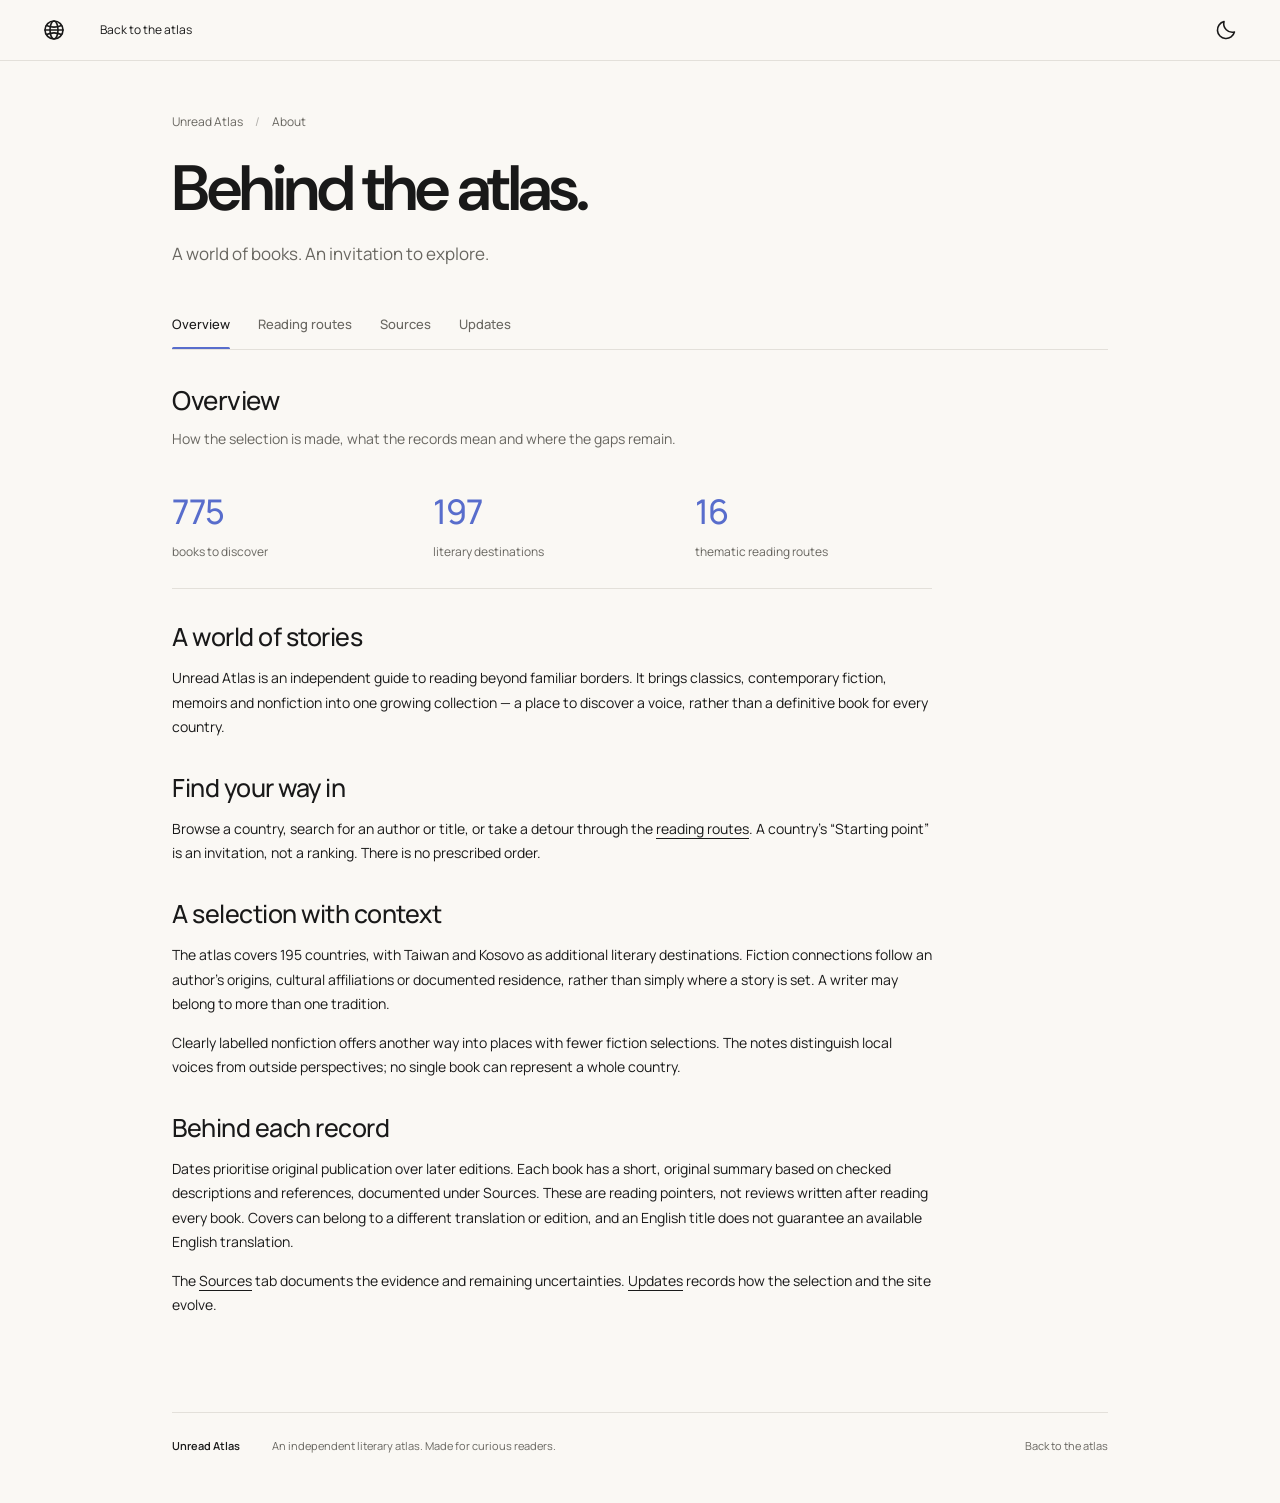
==== commit ca4122c7: "Refine book discovery, simplify links and remove decorative arrows" ====
--- a/about.html
+++ b/about.html
@@ -1 +1 @@
-<!doctype html><html lang="en"><meta charset="utf-8"><meta name="viewport" content="width=device-width,initial-scale=1"><script>try{const t=localStorage.getItem("unread-atlas-theme");document.documentElement.dataset.theme=t==="dark"||t!=="light"&&matchMedia("(prefers-color-scheme: dark)").matches?"dark":"light"}catch{document.documentElement.dataset.theme=matchMedia("(prefers-color-scheme: dark)").matches?"dark":"light"}</script><title>About the atlas — Unread Atlas</title><link rel="icon" href="assets/favicon.svg" type="image/svg+xml"><link rel="stylesheet" href="assets/site.css"><header class="info-toolbar"><a class="toolbar-home" href="index.html#top" aria-label="Unread Atlas home" title="Unread Atlas home"><svg viewBox="0 0 24 24" fill="none" stroke="currentColor" stroke-width="1.6" stroke-linecap="round" stroke-linejoin="round" aria-hidden="true" focusable="false"><circle cx="12" cy="12" r="9"/><ellipse cx="12" cy="12" rx="4" ry="9"/><path d="M3 12h18M4.5 7.5c4.7 2 10.3 2 15 0M4.5 16.5c4.7-2 10.3-2 15 0"/></svg></a><a class="info-search" href="index.html#atlas-results"><svg viewBox="0 0 24 24" fill="none" stroke="currentColor" stroke-width="1.6" stroke-linecap="round" stroke-linejoin="round" aria-hidden="true" focusable="false"><circle cx="10.5" cy="10.5" r="6.5"/><path d="m15.3 15.3 4.7 4.7"/></svg><span>Back to the atlas</span></a><button class="theme-toggle" type="button" aria-label="Switch to dark mode" aria-pressed="false"></button></header><main class="info-page" id="top"><div class="info-kicker"><a href="index.html#top">Unread Atlas</a><span>/</span>About</div><h1>Behind the atlas.</h1><p class="info-deck">A world of books. An invitation to explore.</p><nav class="about-tabs" aria-label="About sections"><a href="about.html" aria-current="page">Overview</a><a href="reading-routes.html">Reading routes</a><a href="sources.html">Sources</a><a href="updates.html">Updates</a></nav><div class="info-content"><div class="about-section-intro"><h2>Overview</h2><p>How the selection is made, what the records mean and where the gaps remain.</p></div><div class="editorial-content"><div class="guide-stats"><div><strong>775</strong><span>books to discover</span></div><div><strong>197</strong><span>literary destinations</span></div><div><strong>16</strong><span>thematic reading routes</span></div></div><h2>A world of stories</h2><p>Unread Atlas is an independent guide to reading beyond familiar borders. It brings classics, contemporary fiction, memoirs and nonfiction into one growing collection — a place to discover a voice, rather than a definitive book for every country.</p><h2>Find your way in</h2><p>Browse a country, search for an author or title, or take a detour through the <a href="reading-routes.html">reading routes</a>. A country’s “Starting point” is an invitation, not a ranking. There is no prescribed order.</p><h2>A selection with context</h2><p>The atlas covers 195 countries, with Taiwan and Kosovo as additional literary destinations. Fiction connections follow an author’s origins, cultural affiliations or documented residence, rather than simply where a story is set. A writer may belong to more than one tradition.</p><p>Clearly labelled nonfiction offers another way into places with fewer fiction selections. The notes distinguish local voices from outside perspectives; no single book can represent a whole country.</p><h2>Behind each record</h2><p>Dates prioritise original publication over later editions. Each book has a short, original summary based on checked descriptions and references, documented under Sources. These are reading pointers, not reviews written after reading every book. Covers can belong to a different translation or edition, and an English title does not guarantee an available English translation.</p><p>The <a href="sources.html">Sources</a> tab documents the evidence and remaining uncertainties. <a href="updates.html">Updates</a> records how the selection and the site evolve.</p></div></div><footer class="site-footer compact-footer" id="site-footer"><span>Unread Atlas</span><p>An independent literary atlas. Made for curious readers.</p><a href="index.html#top" aria-label="Back to the atlas">Back to the atlas ↗</a></footer></main><script src="assets/info-pages.js"></script></html>+<!doctype html><html lang="en"><meta charset="utf-8"><meta name="viewport" content="width=device-width,initial-scale=1"><script>try{const t=localStorage.getItem("unread-atlas-theme");document.documentElement.dataset.theme=t==="dark"||t!=="light"&&matchMedia("(prefers-color-scheme: dark)").matches?"dark":"light"}catch{document.documentElement.dataset.theme=matchMedia("(prefers-color-scheme: dark)").matches?"dark":"light"}</script><title>About the atlas — Unread Atlas</title><link rel="icon" href="assets/favicon.svg" type="image/svg+xml"><link rel="stylesheet" href="assets/site.css"><header class="info-toolbar"><a class="toolbar-home" href="index.html#top" aria-label="Unread Atlas home" title="Unread Atlas home"><svg viewBox="0 0 24 24" fill="none" stroke="currentColor" stroke-width="1.6" stroke-linecap="round" stroke-linejoin="round" aria-hidden="true" focusable="false"><circle cx="12" cy="12" r="9"/><ellipse cx="12" cy="12" rx="4" ry="9"/><path d="M3 12h18M4.5 7.5c4.7 2 10.3 2 15 0M4.5 16.5c4.7-2 10.3-2 15 0"/></svg></a><a class="info-search" href="index.html#atlas-results"><svg viewBox="0 0 24 24" fill="none" stroke="currentColor" stroke-width="1.6" stroke-linecap="round" stroke-linejoin="round" aria-hidden="true" focusable="false"><circle cx="10.5" cy="10.5" r="6.5"/><path d="m15.3 15.3 4.7 4.7"/></svg><span>Back to the atlas</span></a><button class="theme-toggle" type="button" aria-label="Switch to dark mode" aria-pressed="false"></button></header><main class="info-page" id="top"><div class="info-kicker"><a href="index.html#top">Unread Atlas</a><span>/</span>About</div><h1>Behind the atlas.</h1><p class="info-deck">A world of books. An invitation to explore.</p><nav class="about-tabs" aria-label="About sections"><a href="about.html" aria-current="page">Overview</a><a href="reading-routes.html">Reading routes</a><a href="sources.html">Sources</a><a href="updates.html">Updates</a></nav><div class="info-content"><div class="about-section-intro"><h2>Overview</h2><p>How the selection is made, what the records mean and where the gaps remain.</p></div><div class="editorial-content"><div class="guide-stats"><div><strong>775</strong><span>books to discover</span></div><div><strong>197</strong><span>literary destinations</span></div><div><strong>16</strong><span>thematic reading routes</span></div></div><h2>A world of stories</h2><p>Unread Atlas is an independent guide to reading beyond familiar borders. It brings classics, contemporary fiction, memoirs and nonfiction into one growing collection — a place to discover a voice, rather than a definitive book for every country.</p><h2>Find your way in</h2><p>Browse a country, search for an author or title, or take a detour through the <a href="reading-routes.html">reading routes</a>. A country’s “Starting point” is an invitation, not a ranking. There is no prescribed order.</p><h2>A selection with context</h2><p>The atlas covers 195 countries, with Taiwan and Kosovo as additional literary destinations. Fiction connections follow an author’s origins, cultural affiliations or documented residence, rather than simply where a story is set. A writer may belong to more than one tradition.</p><p>Clearly labelled nonfiction offers another way into places with fewer fiction selections. The notes distinguish local voices from outside perspectives; no single book can represent a whole country.</p><h2>Behind each record</h2><p>Dates prioritise original publication over later editions. Each book has a short, original summary based on checked descriptions and references, documented under Sources. These are reading pointers, not reviews written after reading every book. Covers can belong to a different translation or edition, and an English title does not guarantee an available English translation.</p><p>The <a href="sources.html">Sources</a> tab documents the evidence and remaining uncertainties. <a href="updates.html">Updates</a> records how the selection and the site evolve.</p></div></div><footer class="site-footer compact-footer" id="site-footer"><span>Unread Atlas</span><p>An independent literary atlas. Made for curious readers.</p><a href="index.html#top" aria-label="Back to the atlas">Back to the atlas</a></footer></main><script src="assets/info-pages.js"></script></html>
--- a/assets/site.css
+++ b/assets/site.css
@@ -660,3 +660,24 @@
 @media(max-width:350px){#atlas-results .cover-frame{width:76px;height:122px}}
 @media(prefers-reduced-motion:reduce){#atlas-results .cover-frame img{transition:none}}
 @media print{#atlas-results .cover-frame{width:80px;height:124px}}
+/* Compact discovery controls, following the atlas's existing type and colour system. */
+#atlas-search-panel{position:relative}
+.atlas-tools .search-field{min-width:0;flex:1}
+.search-reset{flex:none;width:30px;height:30px;padding:6px;border:0;background:transparent;color:var(--muted);cursor:pointer}
+.search-reset svg{display:block;width:18px;height:18px}
+.search-reset:hover{color:var(--ink)}
+.search-reset[hidden],.surprise-pick[hidden]{display:none}
+#atlas-search::-webkit-search-cancel-button{-webkit-appearance:none}
+#atlas-results .links .secondary-book-link{color:var(--muted);font-size:11px}
+.hero-actions .surprise-trigger{font:inherit;font-size:12px;font-weight:500;padding:0;border:0;background:transparent;color:var(--accent);cursor:pointer;text-decoration:underline;text-underline-offset:5px}
+.surprise-pick{max-width:660px;margin-top:28px;padding:24px;border:1px solid var(--line);border-left:3px solid var(--accent);border-radius:0 16px 16px 0;background:var(--paper)}
+.surprise-label{font-size:11px;letter-spacing:.04em;text-transform:uppercase;color:var(--muted);margin:0 0 16px}
+.surprise-label span{display:inline-block;margin-left:12px;color:var(--accent)}
+.hero .surprise-pick h2{font-size:clamp(24px,4vw,36px);line-height:1.15;margin:0 0 8px;letter-spacing:-.035em}
+#surprise-author{font-size:15px;margin:0 0 18px;color:var(--muted)}
+#surprise-summary{font-size:16px;line-height:1.65;margin:0}
+.surprise-actions{display:flex;flex-wrap:wrap;gap:12px 22px;margin-top:22px}
+.surprise-actions button{font:inherit;font-size:12px;background:transparent;border:0;padding:4px 0;cursor:pointer;color:var(--muted);text-decoration:underline;text-underline-offset:5px}
+.surprise-actions button:first-child{color:var(--accent);font-weight:500}
+#atlas-results tr:focus{outline:2px solid var(--accent);outline-offset:6px}
+@media(max-width:650px){.surprise-pick{padding:20px;margin-top:22px}.surprise-label span{display:block;margin:6px 0 0}}
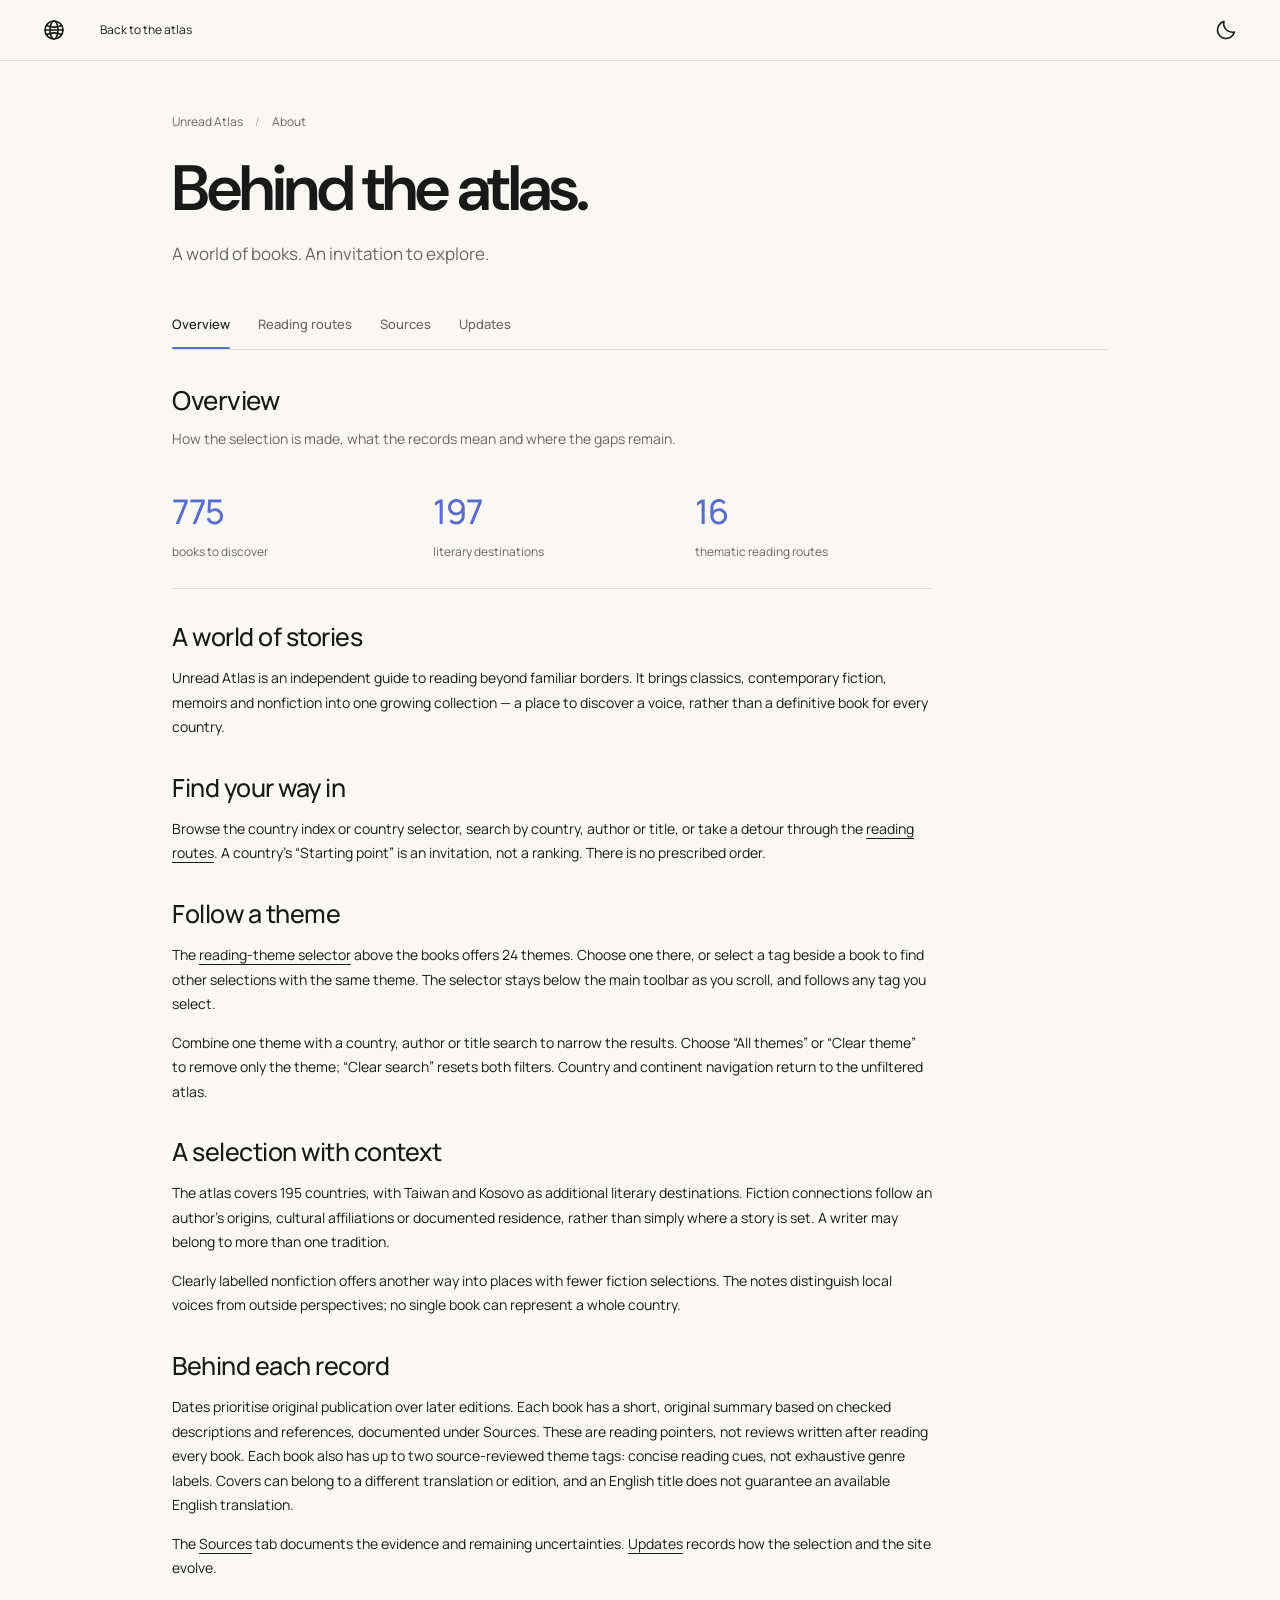
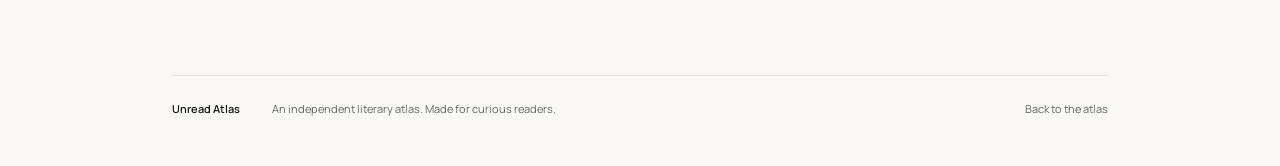
==== commit 694083c6: "Add consistent sticky theme selector and refresh About pages" ====
--- a/about.html
+++ b/about.html
@@ -1 +1 @@
-<!doctype html><html lang="en"><meta charset="utf-8"><meta name="viewport" content="width=device-width,initial-scale=1"><script>try{const t=localStorage.getItem("unread-atlas-theme");document.documentElement.dataset.theme=t==="dark"||t!=="light"&&matchMedia("(prefers-color-scheme: dark)").matches?"dark":"light"}catch{document.documentElement.dataset.theme=matchMedia("(prefers-color-scheme: dark)").matches?"dark":"light"}</script><title>About the atlas — Unread Atlas</title><link rel="icon" href="assets/favicon.svg" type="image/svg+xml"><link rel="stylesheet" href="assets/site.css"><header class="info-toolbar"><a class="toolbar-home" href="index.html#top" aria-label="Unread Atlas home" title="Unread Atlas home"><svg viewBox="0 0 24 24" fill="none" stroke="currentColor" stroke-width="1.6" stroke-linecap="round" stroke-linejoin="round" aria-hidden="true" focusable="false"><circle cx="12" cy="12" r="9"/><ellipse cx="12" cy="12" rx="4" ry="9"/><path d="M3 12h18M4.5 7.5c4.7 2 10.3 2 15 0M4.5 16.5c4.7-2 10.3-2 15 0"/></svg></a><a class="info-search" href="index.html#atlas-results"><svg viewBox="0 0 24 24" fill="none" stroke="currentColor" stroke-width="1.6" stroke-linecap="round" stroke-linejoin="round" aria-hidden="true" focusable="false"><circle cx="10.5" cy="10.5" r="6.5"/><path d="m15.3 15.3 4.7 4.7"/></svg><span>Back to the atlas</span></a><button class="theme-toggle" type="button" aria-label="Switch to dark mode" aria-pressed="false"></button></header><main class="info-page" id="top"><div class="info-kicker"><a href="index.html#top">Unread Atlas</a><span>/</span>About</div><h1>Behind the atlas.</h1><p class="info-deck">A world of books. An invitation to explore.</p><nav class="about-tabs" aria-label="About sections"><a href="about.html" aria-current="page">Overview</a><a href="reading-routes.html">Reading routes</a><a href="sources.html">Sources</a><a href="updates.html">Updates</a></nav><div class="info-content"><div class="about-section-intro"><h2>Overview</h2><p>How the selection is made, what the records mean and where the gaps remain.</p></div><div class="editorial-content"><div class="guide-stats"><div><strong>775</strong><span>books to discover</span></div><div><strong>197</strong><span>literary destinations</span></div><div><strong>16</strong><span>thematic reading routes</span></div></div><h2>A world of stories</h2><p>Unread Atlas is an independent guide to reading beyond familiar borders. It brings classics, contemporary fiction, memoirs and nonfiction into one growing collection — a place to discover a voice, rather than a definitive book for every country.</p><h2>Find your way in</h2><p>Browse a country, search for an author or title, or take a detour through the <a href="reading-routes.html">reading routes</a>. A country’s “Starting point” is an invitation, not a ranking. There is no prescribed order.</p><h2>A selection with context</h2><p>The atlas covers 195 countries, with Taiwan and Kosovo as additional literary destinations. Fiction connections follow an author’s origins, cultural affiliations or documented residence, rather than simply where a story is set. A writer may belong to more than one tradition.</p><p>Clearly labelled nonfiction offers another way into places with fewer fiction selections. The notes distinguish local voices from outside perspectives; no single book can represent a whole country.</p><h2>Behind each record</h2><p>Dates prioritise original publication over later editions. Each book has a short, original summary based on checked descriptions and references, documented under Sources. These are reading pointers, not reviews written after reading every book. Covers can belong to a different translation or edition, and an English title does not guarantee an available English translation.</p><p>The <a href="sources.html">Sources</a> tab documents the evidence and remaining uncertainties. <a href="updates.html">Updates</a> records how the selection and the site evolve.</p></div></div><footer class="site-footer compact-footer" id="site-footer"><span>Unread Atlas</span><p>An independent literary atlas. Made for curious readers.</p><a href="index.html#top" aria-label="Back to the atlas">Back to the atlas</a></footer></main><script src="assets/info-pages.js"></script></html>+<!doctype html><html lang="en"><meta charset="utf-8"><meta name="viewport" content="width=device-width,initial-scale=1"><script>try{const t=localStorage.getItem("unread-atlas-theme");document.documentElement.dataset.theme=t==="dark"||t!=="light"&&matchMedia("(prefers-color-scheme: dark)").matches?"dark":"light"}catch{document.documentElement.dataset.theme=matchMedia("(prefers-color-scheme: dark)").matches?"dark":"light"}</script><title>About the atlas — Unread Atlas</title><link rel="icon" href="assets/favicon.svg" type="image/svg+xml"><link rel="stylesheet" href="assets/site.css"><header class="info-toolbar"><a class="toolbar-home" href="index.html#top" aria-label="Unread Atlas home" title="Unread Atlas home"><svg viewBox="0 0 24 24" fill="none" stroke="currentColor" stroke-width="1.6" stroke-linecap="round" stroke-linejoin="round" aria-hidden="true" focusable="false"><circle cx="12" cy="12" r="9"/><ellipse cx="12" cy="12" rx="4" ry="9"/><path d="M3 12h18M4.5 7.5c4.7 2 10.3 2 15 0M4.5 16.5c4.7-2 10.3-2 15 0"/></svg></a><a class="info-search" href="index.html#atlas-results"><svg viewBox="0 0 24 24" fill="none" stroke="currentColor" stroke-width="1.6" stroke-linecap="round" stroke-linejoin="round" aria-hidden="true" focusable="false"><circle cx="10.5" cy="10.5" r="6.5"/><path d="m15.3 15.3 4.7 4.7"/></svg><span>Back to the atlas</span></a><button class="theme-toggle" type="button" aria-label="Switch to dark mode" aria-pressed="false"></button></header><main class="info-page" id="top"><div class="info-kicker"><a href="index.html#top">Unread Atlas</a><span>/</span>About</div><h1>Behind the atlas.</h1><p class="info-deck">A world of books. An invitation to explore.</p><nav class="about-tabs" aria-label="About sections"><a href="about.html" aria-current="page">Overview</a><a href="reading-routes.html">Reading routes</a><a href="sources.html">Sources</a><a href="updates.html">Updates</a></nav><div class="info-content"><div class="about-section-intro"><h2>Overview</h2><p>How the selection is made, what the records mean and where the gaps remain.</p></div><div class="editorial-content"><div class="guide-stats"><div><strong>775</strong><span>books to discover</span></div><div><strong>197</strong><span>literary destinations</span></div><div><strong>16</strong><span>thematic reading routes</span></div></div><h2>A world of stories</h2><p>Unread Atlas is an independent guide to reading beyond familiar borders. It brings classics, contemporary fiction, memoirs and nonfiction into one growing collection — a place to discover a voice, rather than a definitive book for every country.</p><h2>Find your way in</h2><p>Browse the country index or country selector, search by country, author or title, or take a detour through the <a href="reading-routes.html">reading routes</a>. A country’s “Starting point” is an invitation, not a ranking. There is no prescribed order.</p><h2>Follow a theme</h2><p>The <a href="index.html#active-theme-filter">reading-theme selector</a> above the books offers 24 themes. Choose one there, or select a tag beside a book to find other selections with the same theme. The selector stays below the main toolbar as you scroll, and follows any tag you select.</p><p>Combine one theme with a country, author or title search to narrow the results. Choose “All themes” or “Clear theme” to remove only the theme; “Clear search” resets both filters. Country and continent navigation return to the unfiltered atlas.</p><h2>A selection with context</h2><p>The atlas covers 195 countries, with Taiwan and Kosovo as additional literary destinations. Fiction connections follow an author’s origins, cultural affiliations or documented residence, rather than simply where a story is set. A writer may belong to more than one tradition.</p><p>Clearly labelled nonfiction offers another way into places with fewer fiction selections. The notes distinguish local voices from outside perspectives; no single book can represent a whole country.</p><h2>Behind each record</h2><p>Dates prioritise original publication over later editions. Each book has a short, original summary based on checked descriptions and references, documented under Sources. These are reading pointers, not reviews written after reading every book. Each book also has up to two source-reviewed theme tags: concise reading cues, not exhaustive genre labels. Covers can belong to a different translation or edition, and an English title does not guarantee an available English translation.</p><p>The <a href="sources.html">Sources</a> tab documents the evidence and remaining uncertainties. <a href="updates.html">Updates</a> records how the selection and the site evolve.</p></div></div><footer class="site-footer compact-footer" id="site-footer"><span>Unread Atlas</span><p>An independent literary atlas. Made for curious readers.</p><a href="index.html#top" aria-label="Back to the atlas">Back to the atlas</a></footer></main><script src="assets/info-pages.js"></script></html>
--- a/assets/site.css
+++ b/assets/site.css
@@ -485,8 +485,6 @@
 @media(max-width:650px){.footer-intro{grid-template-columns:1fr;gap:12px}.site-footer{margin-top:44px}}
 /* Short source-backed notes, with a compact, consistent set of themes. */
 .book-topics{display:flex;flex-wrap:wrap;gap:6px 12px;margin-top:12px}
-.book-topics span{font:500 11px/1.5 var(--atlas-font);color:var(--muted)}
-.book-topics span+span::before{content:'·';margin-right:12px;color:var(--accent)}
 .reading-note-source{display:inline-block;margin-top:14px;font:400 11px/1.6 var(--atlas-font);color:var(--muted);text-decoration:none}
 .reading-note-source:hover{color:var(--accent);text-decoration:underline}
 #atlas-results td.reason .pending-note{font-size:12px;color:var(--muted)}
@@ -681,3 +679,31 @@
 .surprise-actions button:first-child{color:var(--accent);font-weight:500}
 #atlas-results tr:focus{outline:2px solid var(--accent);outline-offset:6px}
 @media(max-width:650px){.surprise-pick{padding:20px;margin-top:22px}.surprise-label span{display:block;margin:6px 0 0}}
+
+/* Reading themes double as compact, keyboard-accessible filters. */
+.book-topics button{appearance:none;border:0;border-bottom:1px solid transparent;border-radius:0;background:transparent;padding:4px 0;color:var(--muted);font:500 11px/1.5 var(--atlas-font);text-align:left;cursor:pointer}
+.book-topics button:hover,.book-topics button[aria-pressed=true]{color:var(--ink);border-bottom-color:var(--accent)}
+.book-topics button:focus-visible,.active-theme-filter button:focus-visible{outline:2px solid var(--accent);outline-offset:4px}
+.active-theme-filter{display:flex;align-items:center;justify-content:space-between;flex-wrap:wrap;gap:8px 20px;margin:0 0 28px;padding:12px 0;border-block:1px solid var(--line);font:400 13px/1.6 var(--atlas-font);color:var(--muted)}
+.active-theme-filter strong{color:var(--ink);font-weight:500}
+.active-theme-filter button{border:0;border-bottom:1px solid var(--accent);background:transparent;padding:6px 0;color:var(--ink);font:500 12px/1.5 var(--atlas-font);cursor:pointer}
+
+/* Keep the theme picker as a quiet editorial line, rather than a form box. */
+.theme-select-field{display:flex;align-items:center;gap:5px;flex:1;min-width:0}
+.theme-select-field>span{flex-shrink:0}
+.theme-select-field select{flex:1;min-width:0;max-width:280px;min-height:36px;padding:6px 20px 6px 0;border:0;border-radius:0;background:transparent;color:var(--ink);font:400 13px/1.6 var(--atlas-font);cursor:pointer;text-overflow:ellipsis}
+.theme-select-field select:focus-visible{outline:2px solid var(--accent);outline-offset:3px}
+.theme-select-field option{background:var(--paper);color:var(--ink)}
+.active-theme-filter{gap:8px 12px;padding-block:8px}
+.active-theme-filter>button{flex-shrink:0;border-bottom-color:transparent;font-weight:400}
+.active-theme-filter>button:hover{border-bottom-color:var(--accent)}
+@media(max-width:650px){.theme-select-field select{min-height:40px;max-width:100%}.active-theme-filter{font-size:12px;flex-wrap:nowrap}.theme-select-field select{font-size:13px}}
+.active-theme-filter{position:sticky;top:var(--atlasbar-height);z-index:15;background:var(--paper)}
+#atlas-results>section>h3,html[data-theme=dark] #atlas-results>section>h3{top:calc(var(--atlasbar-height) + var(--theme-filter-height,0px) - 1px)}
+#atlas-results>section,#atlas-results>h2{scroll-margin-top:calc(var(--atlasbar-height) + var(--theme-filter-height,0px) + 24px)}
+@media print{.active-theme-filter{display:none}}
+
+/* Country and reading-theme selectors share one quiet control style. */
+.atlas-tools .country-jump select,.theme-select-field select{appearance:none;-webkit-appearance:none;min-width:0;min-height:44px;padding:10px 0;border:0;border-radius:0;background:transparent;color:var(--ink);font:500 13px/1.5 var(--atlas-font);letter-spacing:0;text-transform:none;text-overflow:ellipsis;cursor:pointer}
+.atlas-tools .country-jump select:focus-visible,.theme-select-field select:focus-visible{outline:2px solid var(--accent);outline-offset:3px}
+.atlas-tools .country-jump select option,.theme-select-field select option{background:var(--paper);color:var(--ink)}
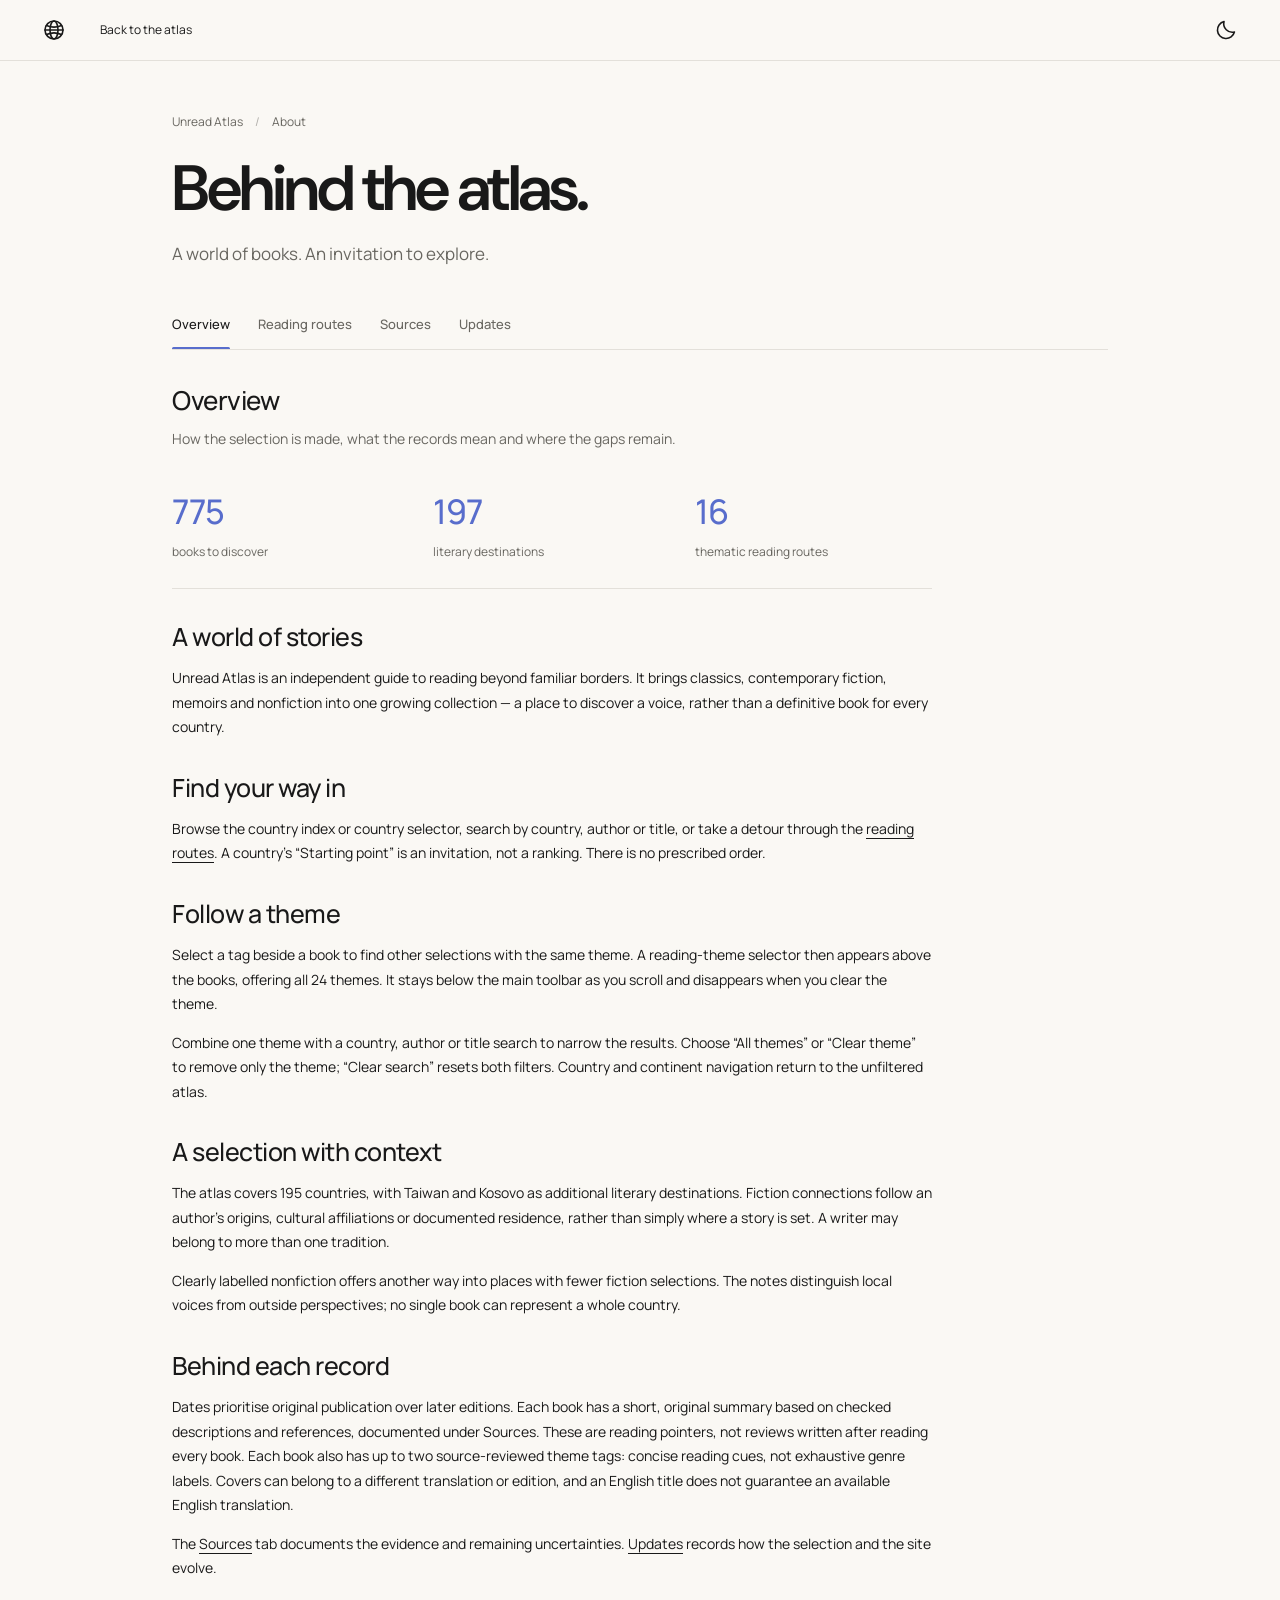
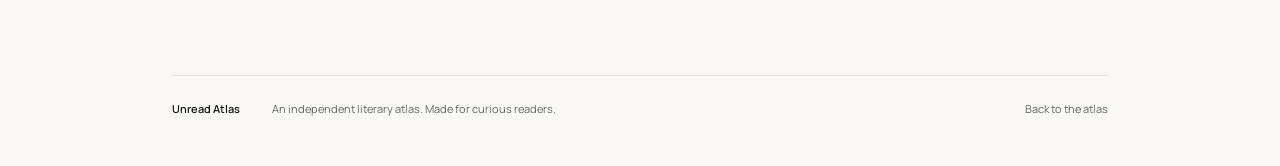
==== commit e49d84fa: "Refine contextual mobile theme filter and simplify hero links" ====
--- a/about.html
+++ b/about.html
@@ -1 +1 @@
-<!doctype html><html lang="en"><meta charset="utf-8"><meta name="viewport" content="width=device-width,initial-scale=1"><script>try{const t=localStorage.getItem("unread-atlas-theme");document.documentElement.dataset.theme=t==="dark"||t!=="light"&&matchMedia("(prefers-color-scheme: dark)").matches?"dark":"light"}catch{document.documentElement.dataset.theme=matchMedia("(prefers-color-scheme: dark)").matches?"dark":"light"}</script><title>About the atlas — Unread Atlas</title><link rel="icon" href="assets/favicon.svg" type="image/svg+xml"><link rel="stylesheet" href="assets/site.css"><header class="info-toolbar"><a class="toolbar-home" href="index.html#top" aria-label="Unread Atlas home" title="Unread Atlas home"><svg viewBox="0 0 24 24" fill="none" stroke="currentColor" stroke-width="1.6" stroke-linecap="round" stroke-linejoin="round" aria-hidden="true" focusable="false"><circle cx="12" cy="12" r="9"/><ellipse cx="12" cy="12" rx="4" ry="9"/><path d="M3 12h18M4.5 7.5c4.7 2 10.3 2 15 0M4.5 16.5c4.7-2 10.3-2 15 0"/></svg></a><a class="info-search" href="index.html#atlas-results"><svg viewBox="0 0 24 24" fill="none" stroke="currentColor" stroke-width="1.6" stroke-linecap="round" stroke-linejoin="round" aria-hidden="true" focusable="false"><circle cx="10.5" cy="10.5" r="6.5"/><path d="m15.3 15.3 4.7 4.7"/></svg><span>Back to the atlas</span></a><button class="theme-toggle" type="button" aria-label="Switch to dark mode" aria-pressed="false"></button></header><main class="info-page" id="top"><div class="info-kicker"><a href="index.html#top">Unread Atlas</a><span>/</span>About</div><h1>Behind the atlas.</h1><p class="info-deck">A world of books. An invitation to explore.</p><nav class="about-tabs" aria-label="About sections"><a href="about.html" aria-current="page">Overview</a><a href="reading-routes.html">Reading routes</a><a href="sources.html">Sources</a><a href="updates.html">Updates</a></nav><div class="info-content"><div class="about-section-intro"><h2>Overview</h2><p>How the selection is made, what the records mean and where the gaps remain.</p></div><div class="editorial-content"><div class="guide-stats"><div><strong>775</strong><span>books to discover</span></div><div><strong>197</strong><span>literary destinations</span></div><div><strong>16</strong><span>thematic reading routes</span></div></div><h2>A world of stories</h2><p>Unread Atlas is an independent guide to reading beyond familiar borders. It brings classics, contemporary fiction, memoirs and nonfiction into one growing collection — a place to discover a voice, rather than a definitive book for every country.</p><h2>Find your way in</h2><p>Browse the country index or country selector, search by country, author or title, or take a detour through the <a href="reading-routes.html">reading routes</a>. A country’s “Starting point” is an invitation, not a ranking. There is no prescribed order.</p><h2>Follow a theme</h2><p>The <a href="index.html#active-theme-filter">reading-theme selector</a> above the books offers 24 themes. Choose one there, or select a tag beside a book to find other selections with the same theme. The selector stays below the main toolbar as you scroll, and follows any tag you select.</p><p>Combine one theme with a country, author or title search to narrow the results. Choose “All themes” or “Clear theme” to remove only the theme; “Clear search” resets both filters. Country and continent navigation return to the unfiltered atlas.</p><h2>A selection with context</h2><p>The atlas covers 195 countries, with Taiwan and Kosovo as additional literary destinations. Fiction connections follow an author’s origins, cultural affiliations or documented residence, rather than simply where a story is set. A writer may belong to more than one tradition.</p><p>Clearly labelled nonfiction offers another way into places with fewer fiction selections. The notes distinguish local voices from outside perspectives; no single book can represent a whole country.</p><h2>Behind each record</h2><p>Dates prioritise original publication over later editions. Each book has a short, original summary based on checked descriptions and references, documented under Sources. These are reading pointers, not reviews written after reading every book. Each book also has up to two source-reviewed theme tags: concise reading cues, not exhaustive genre labels. Covers can belong to a different translation or edition, and an English title does not guarantee an available English translation.</p><p>The <a href="sources.html">Sources</a> tab documents the evidence and remaining uncertainties. <a href="updates.html">Updates</a> records how the selection and the site evolve.</p></div></div><footer class="site-footer compact-footer" id="site-footer"><span>Unread Atlas</span><p>An independent literary atlas. Made for curious readers.</p><a href="index.html#top" aria-label="Back to the atlas">Back to the atlas</a></footer></main><script src="assets/info-pages.js"></script></html>+<!doctype html><html lang="en"><meta charset="utf-8"><meta name="viewport" content="width=device-width,initial-scale=1"><script>try{const t=localStorage.getItem("unread-atlas-theme");document.documentElement.dataset.theme=t==="dark"||t!=="light"&&matchMedia("(prefers-color-scheme: dark)").matches?"dark":"light"}catch{document.documentElement.dataset.theme=matchMedia("(prefers-color-scheme: dark)").matches?"dark":"light"}</script><title>About the atlas — Unread Atlas</title><link rel="icon" href="assets/favicon.svg" type="image/svg+xml"><link rel="stylesheet" href="assets/site.css?v=20261119-mobile-themes"><header class="info-toolbar"><a class="toolbar-home" href="index.html#top" aria-label="Unread Atlas home" title="Unread Atlas home"><svg viewBox="0 0 24 24" fill="none" stroke="currentColor" stroke-width="1.6" stroke-linecap="round" stroke-linejoin="round" aria-hidden="true" focusable="false"><circle cx="12" cy="12" r="9"/><ellipse cx="12" cy="12" rx="4" ry="9"/><path d="M3 12h18M4.5 7.5c4.7 2 10.3 2 15 0M4.5 16.5c4.7-2 10.3-2 15 0"/></svg></a><a class="info-search" href="index.html#atlas-results"><svg viewBox="0 0 24 24" fill="none" stroke="currentColor" stroke-width="1.6" stroke-linecap="round" stroke-linejoin="round" aria-hidden="true" focusable="false"><circle cx="10.5" cy="10.5" r="6.5"/><path d="m15.3 15.3 4.7 4.7"/></svg><span>Back to the atlas</span></a><button class="theme-toggle" type="button" aria-label="Switch to dark mode" aria-pressed="false"></button></header><main class="info-page" id="top"><div class="info-kicker"><a href="index.html#top">Unread Atlas</a><span>/</span>About</div><h1>Behind the atlas.</h1><p class="info-deck">A world of books. An invitation to explore.</p><nav class="about-tabs" aria-label="About sections"><a href="about.html" aria-current="page">Overview</a><a href="reading-routes.html">Reading routes</a><a href="sources.html">Sources</a><a href="updates.html">Updates</a></nav><div class="info-content"><div class="about-section-intro"><h2>Overview</h2><p>How the selection is made, what the records mean and where the gaps remain.</p></div><div class="editorial-content"><div class="guide-stats"><div><strong>775</strong><span>books to discover</span></div><div><strong>197</strong><span>literary destinations</span></div><div><strong>16</strong><span>thematic reading routes</span></div></div><h2>A world of stories</h2><p>Unread Atlas is an independent guide to reading beyond familiar borders. It brings classics, contemporary fiction, memoirs and nonfiction into one growing collection — a place to discover a voice, rather than a definitive book for every country.</p><h2>Find your way in</h2><p>Browse the country index or country selector, search by country, author or title, or take a detour through the <a href="reading-routes.html">reading routes</a>. A country’s “Starting point” is an invitation, not a ranking. There is no prescribed order.</p><h2>Follow a theme</h2><p>Select a tag beside a book to find other selections with the same theme. A reading-theme selector then appears above the books, offering all 24 themes. It stays below the main toolbar as you scroll and disappears when you clear the theme.</p><p>Combine one theme with a country, author or title search to narrow the results. Choose “All themes” or “Clear theme” to remove only the theme; “Clear search” resets both filters. Country and continent navigation return to the unfiltered atlas.</p><h2>A selection with context</h2><p>The atlas covers 195 countries, with Taiwan and Kosovo as additional literary destinations. Fiction connections follow an author’s origins, cultural affiliations or documented residence, rather than simply where a story is set. A writer may belong to more than one tradition.</p><p>Clearly labelled nonfiction offers another way into places with fewer fiction selections. The notes distinguish local voices from outside perspectives; no single book can represent a whole country.</p><h2>Behind each record</h2><p>Dates prioritise original publication over later editions. Each book has a short, original summary based on checked descriptions and references, documented under Sources. These are reading pointers, not reviews written after reading every book. Each book also has up to two source-reviewed theme tags: concise reading cues, not exhaustive genre labels. Covers can belong to a different translation or edition, and an English title does not guarantee an available English translation.</p><p>The <a href="sources.html">Sources</a> tab documents the evidence and remaining uncertainties. <a href="updates.html">Updates</a> records how the selection and the site evolve.</p></div></div><footer class="site-footer compact-footer" id="site-footer"><span>Unread Atlas</span><p>An independent literary atlas. Made for curious readers.</p><a href="index.html#top" aria-label="Back to the atlas">Back to the atlas</a></footer></main><script src="assets/info-pages.js"></script></html>
--- a/assets/site.css
+++ b/assets/site.css
@@ -707,3 +707,5 @@
 .atlas-tools .country-jump select,.theme-select-field select{appearance:none;-webkit-appearance:none;min-width:0;min-height:44px;padding:10px 0;border:0;border-radius:0;background:transparent;color:var(--ink);font:500 13px/1.5 var(--atlas-font);letter-spacing:0;text-transform:none;text-overflow:ellipsis;cursor:pointer}
 .atlas-tools .country-jump select:focus-visible,.theme-select-field select:focus-visible{outline:2px solid var(--accent);outline-offset:3px}
 .atlas-tools .country-jump select option,.theme-select-field select option{background:var(--paper);color:var(--ink)}
+@media(max-width:650px){.active-theme-filter{padding-block:4px}}
+@media(max-width:400px){.theme-select-field>span{position:absolute;width:1px;height:1px;padding:0;margin:-1px;overflow:hidden;clip:rect(0,0,0,0);white-space:nowrap;border:0}}
